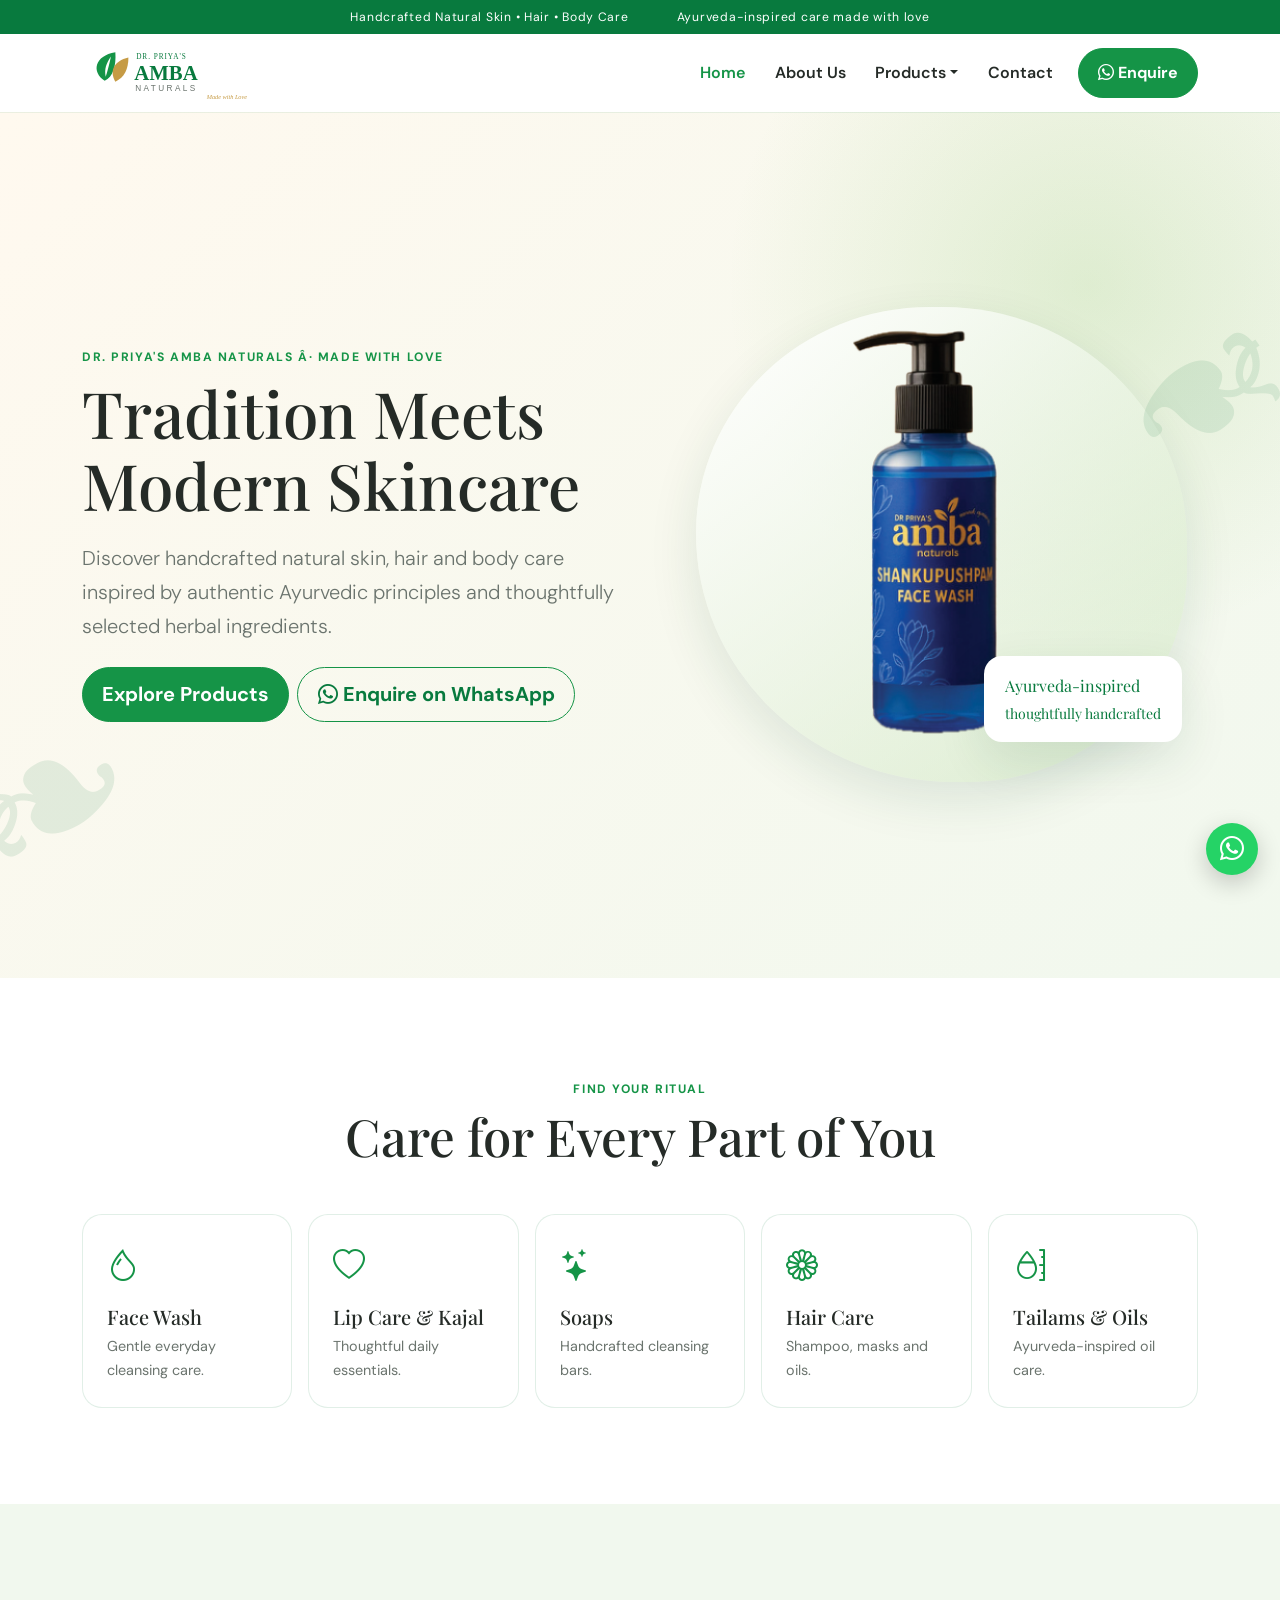
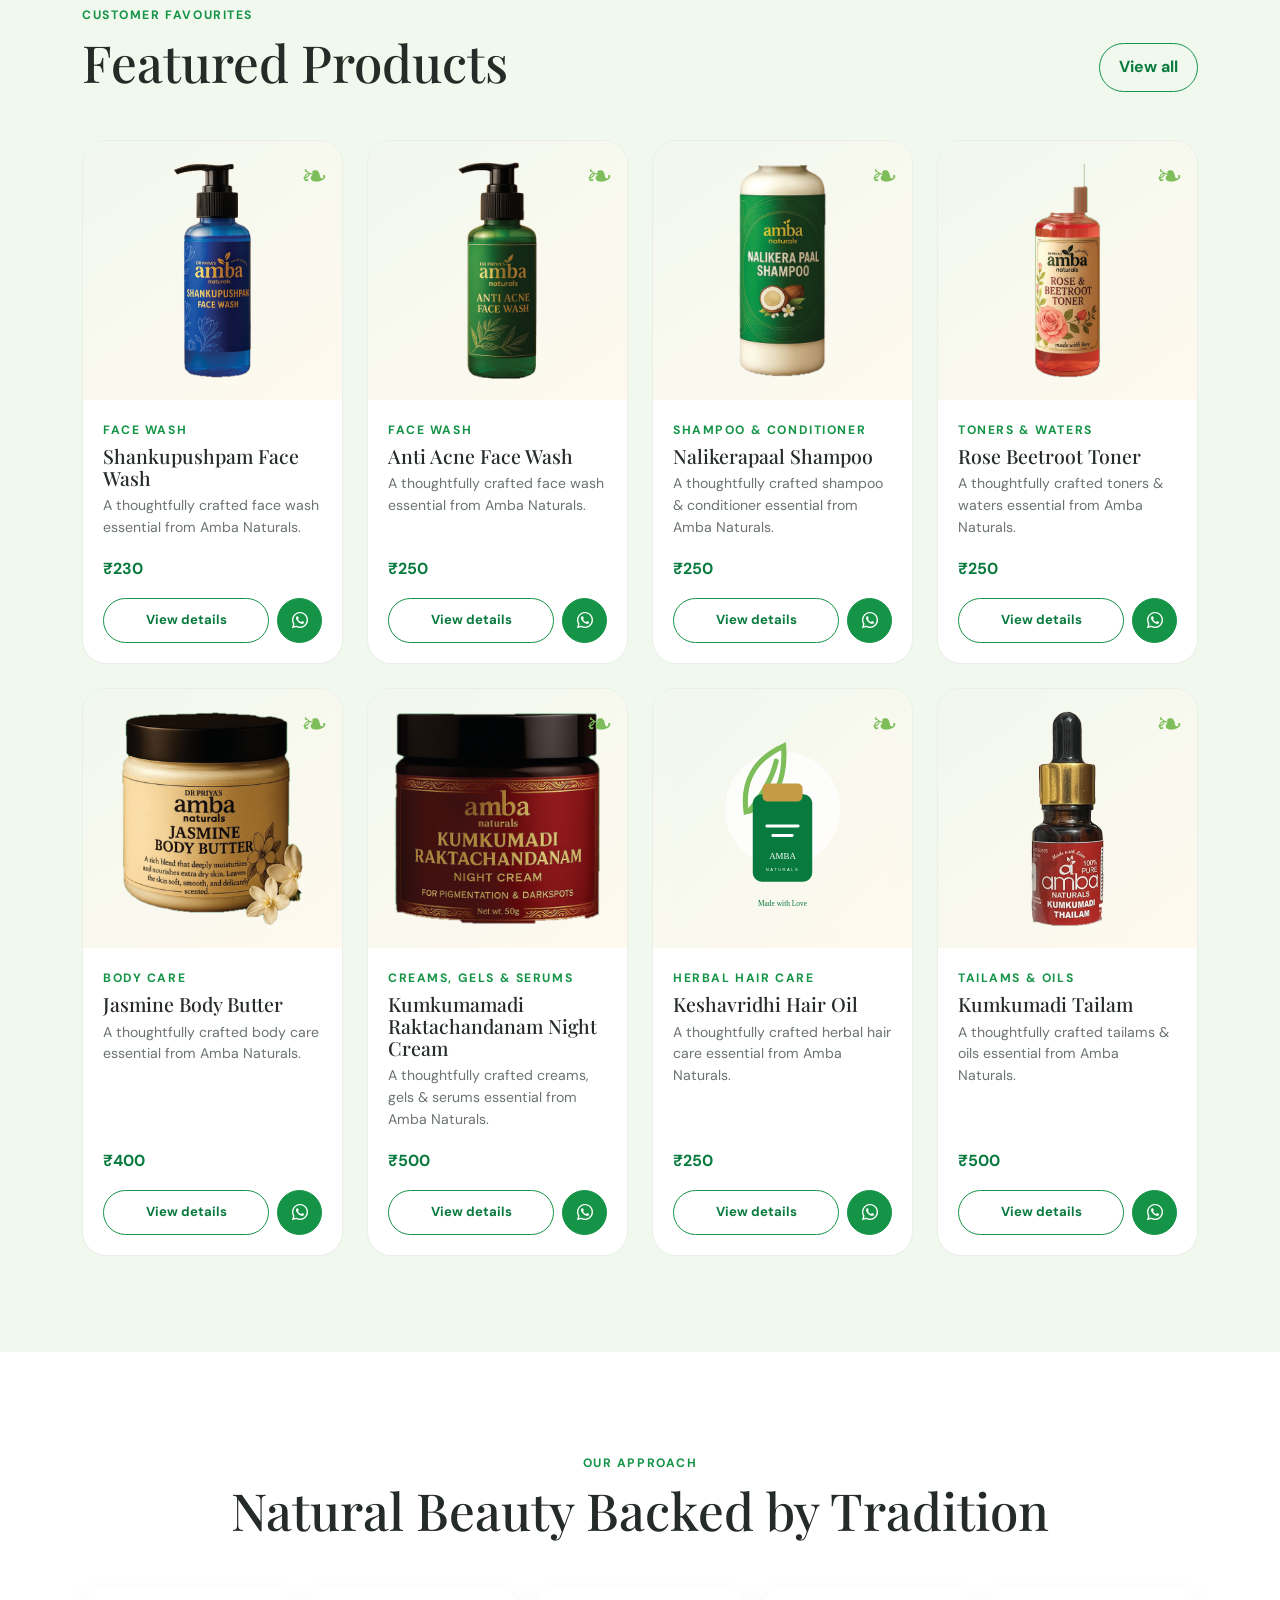
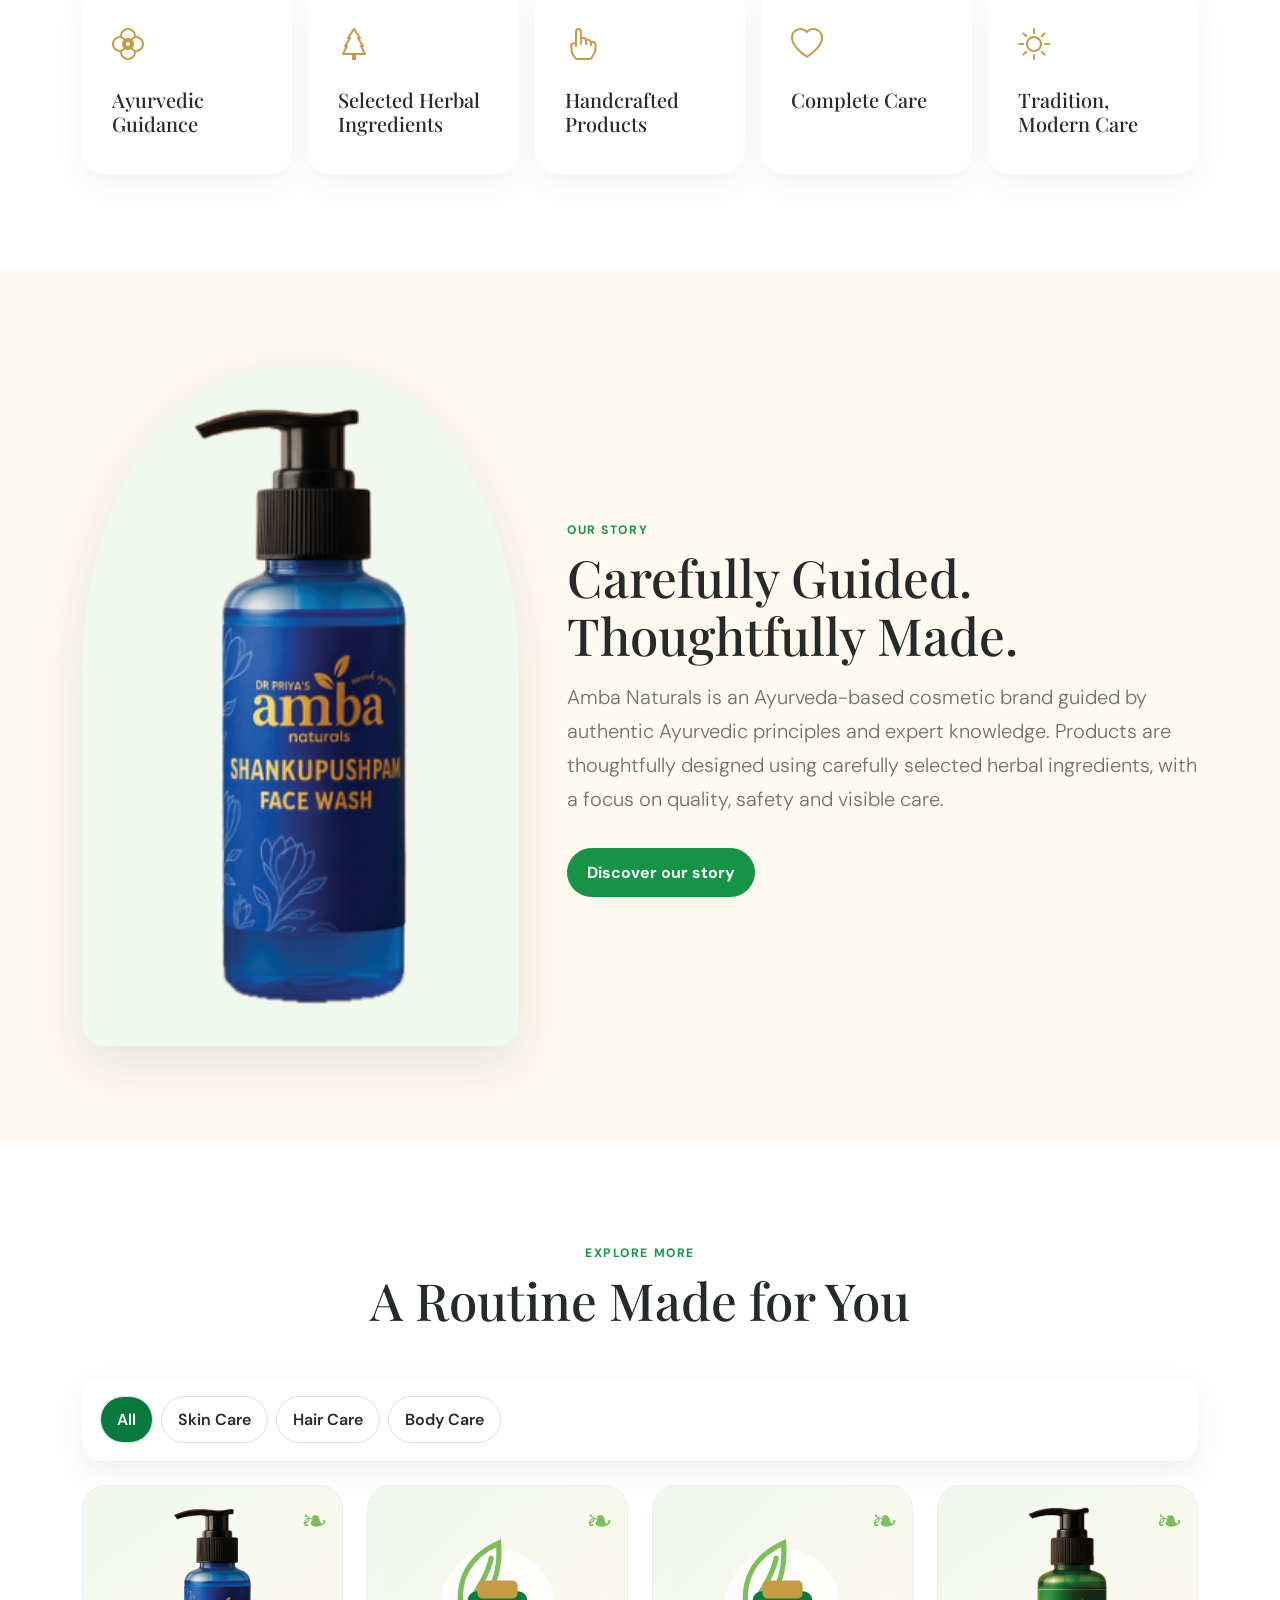
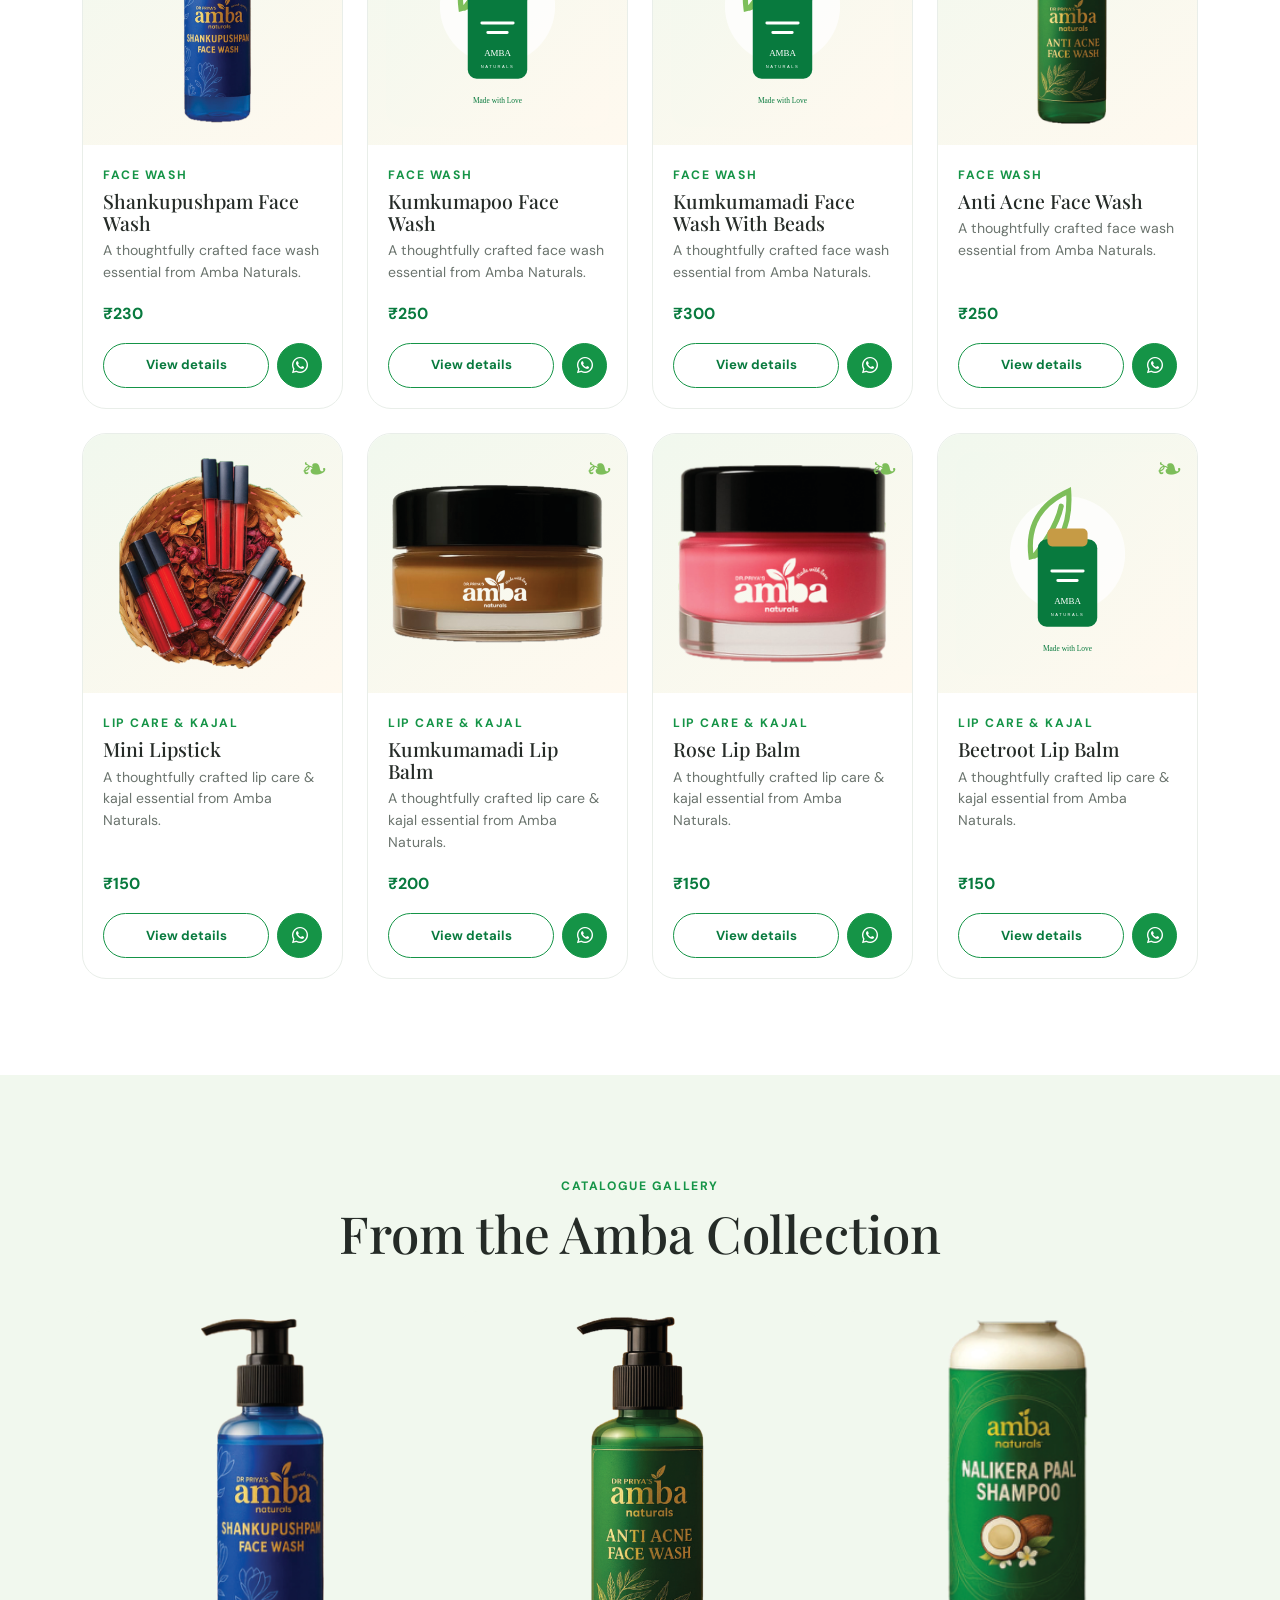
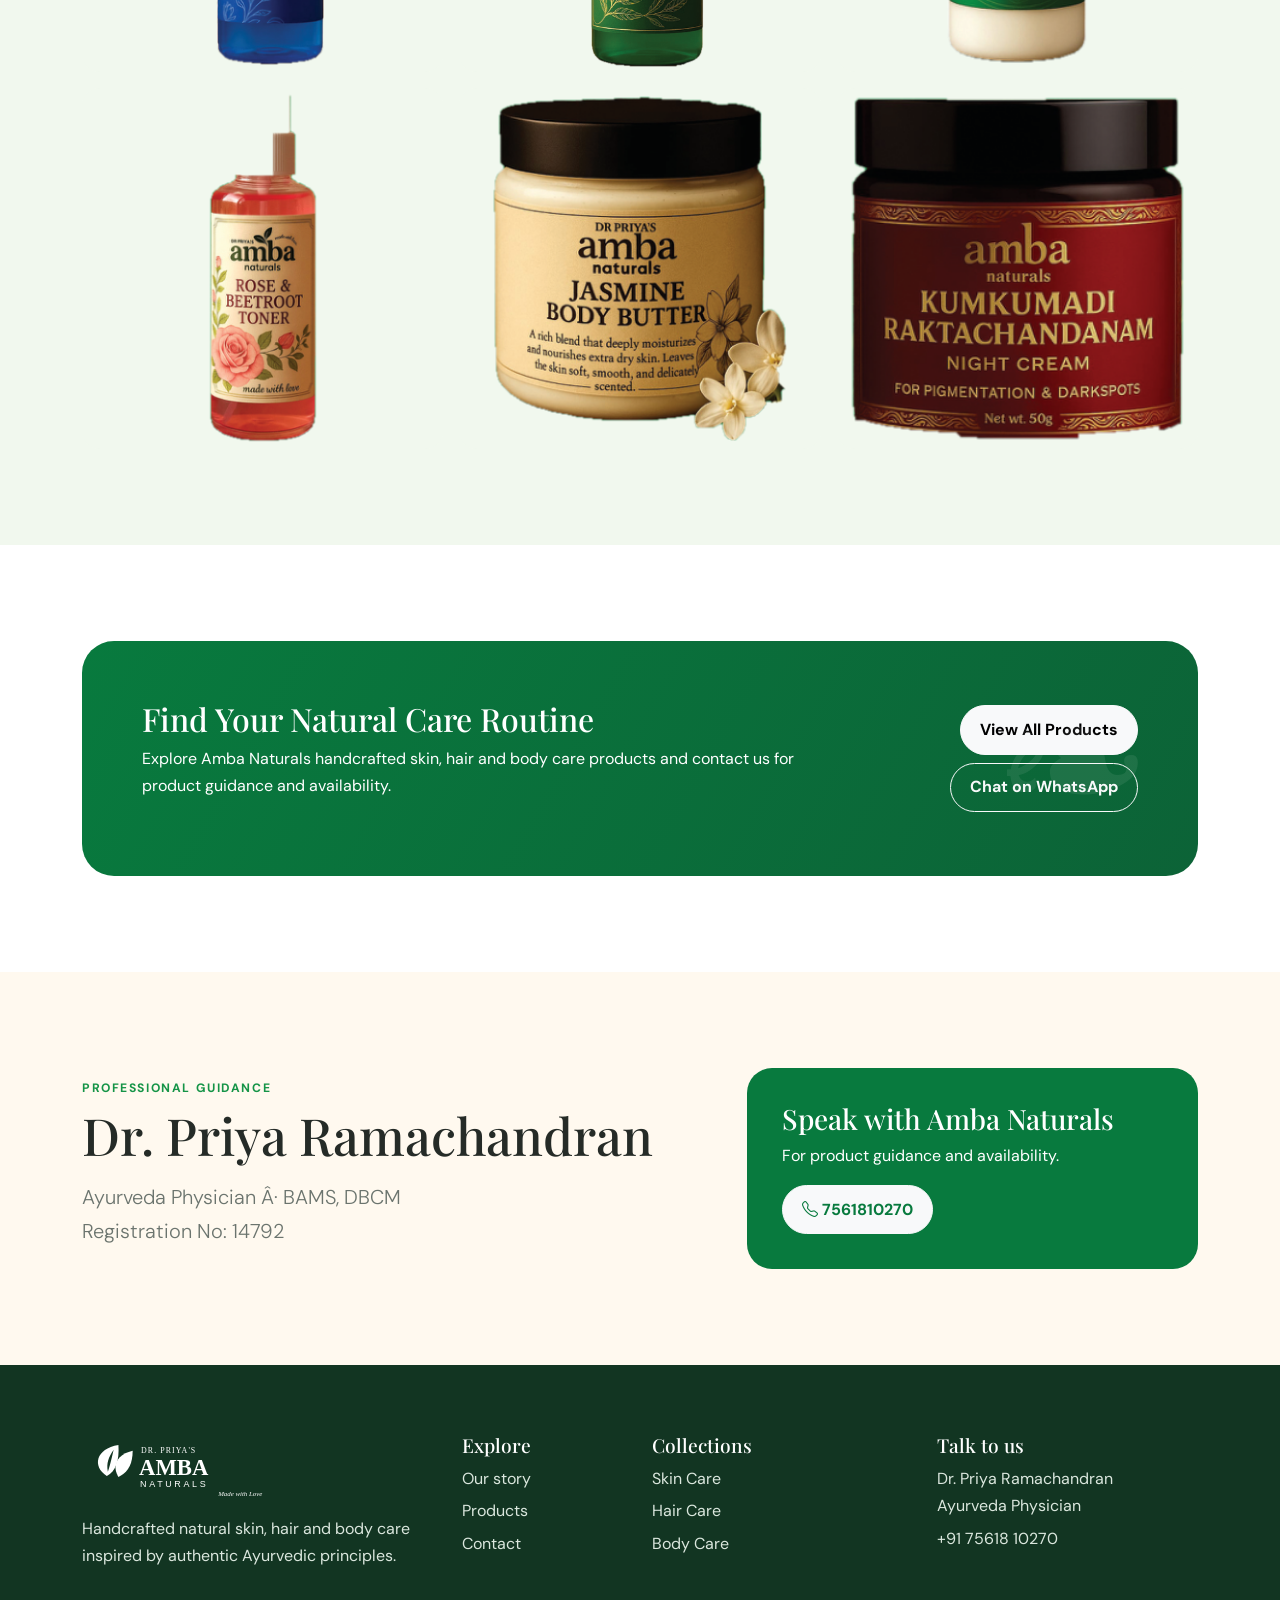
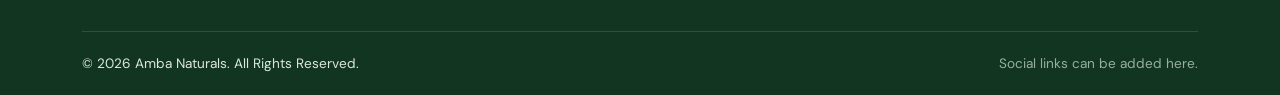
==== index.html @ 9b3836f5 "Add files via upload commit for initial set up" ====
﻿<!doctype html><html lang="en"><head><meta charset="utf-8"><meta name="viewport" content="width=device-width,initial-scale=1"><title>Dr. Priya's Amba Naturals | Handcrafted Ayurvedic Care</title><meta name="description" content="Explore handcrafted natural skin, hair and body care from Dr. Priya's Amba Naturals."><meta property="og:title" content="Amba Naturals â€” Made with Love"><meta property="og:description" content="Ayurveda-inspired skin, hair and body care."><meta property="og:type" content="website"><meta property="og:image" content="assets/images/logo/amba-logo.svg"><meta name="twitter:card" content="summary_large_image"><link rel="canonical" href="https://example.com/"><link rel="icon" href="assets/images/logo/amba-logo.svg"><link href="https://cdn.jsdelivr.net/npm/bootstrap@5.3.3/dist/css/bootstrap.min.css" rel="stylesheet"><link href="https://cdn.jsdelivr.net/npm/bootstrap-icons@1.11.3/font/bootstrap-icons.min.css" rel="stylesheet"><link href="assets/css/style.css" rel="stylesheet"><link href="assets/css/responsive.css" rel="stylesheet"><script type="application/ld+json">{"@context":"https://schema.org","@type":"HealthAndBeautyBusiness","name":"Dr. Priya's Amba Naturals","telephone":"+917561810270","founder":{"@type":"Person","name":"Dr. Priya Ramachandran"}}</script></head><body><div id="preloader" class="preloader"><img src="assets/images/logo/amba-logo.svg" alt="Loading Amba Naturals" width="240" height="80"></div><header id="siteHeader"></header><main>
<section class="hero"><div class="container"><div class="row align-items-center"><div class="col-lg-6 reveal"><span class="eyebrow">Dr. Priya's Amba Naturals Â· Made with Love</span><h1 class="display-title">Tradition Meets Modern Skincare</h1><p class="lead">Discover handcrafted natural skin, hair and body care inspired by authentic Ayurvedic principles and thoughtfully selected herbal ingredients.</p><div class="d-flex flex-column flex-sm-row gap-2 mt-4"><a href="products.html" class="btn btn-brand btn-lg">Explore Products</a><a href="https://wa.me/917561810270" class="btn btn-outline-brand btn-lg"><i class="bi bi-whatsapp"></i> Enquire on WhatsApp</a></div></div><div class="col-lg-6"><div class="hero-art"><div class="hero-orb"></div><img src="assets/images/products/Shankupushpam face wash.png" alt="Amba Naturals handcrafted product collection" width="650" height="650"><div class="hero-badge">Ayurveda-inspired<br><small>thoughtfully handcrafted</small></div></div></div></div></div></section>
<section class="section" id="categories"><div class="container"><div class="text-center mb-5 reveal"><span class="eyebrow">Find your ritual</span><h2 class="section-title">Care for Every Part of You</h2></div><div class="row row-cols-2 row-cols-md-3 row-cols-lg-5 g-3" id="categoryCards"><div class="col"><a class="category-card d-block" href="products.html?category=Skin%20Care"><i class="bi bi-droplet"></i><h3>Face Wash</h3><p>Gentle everyday cleansing care.</p></a></div><div class="col"><a class="category-card d-block" href="products.html?category=Lip%20Care"><i class="bi bi-heart"></i><h3>Lip Care & Kajal</h3><p>Thoughtful daily essentials.</p></a></div><div class="col"><a class="category-card d-block" href="products.html?category=Body%20Care"><i class="bi bi-stars"></i><h3>Soaps</h3><p>Handcrafted cleansing bars.</p></a></div><div class="col"><a class="category-card d-block" href="products.html?category=Hair%20Care"><i class="bi bi-flower1"></i><h3>Hair Care</h3><p>Shampoo, masks and oils.</p></a></div><div class="col"><a class="category-card d-block" href="products.html?category=Oils"><i class="bi bi-moisture"></i><h3>Tailams & Oils</h3><p>Ayurveda-inspired oil care.</p></a></div></div></div></section>
<section class="section section-soft"><div class="container"><div class="d-flex justify-content-between align-items-end mb-5 reveal"><div><span class="eyebrow">Customer favourites</span><h2 class="section-title mb-0">Featured Products</h2></div><a href="products.html" class="btn btn-outline-brand d-none d-md-inline-flex">View all</a></div><div id="featuredGrid" class="product-grid"></div></div></section>
<section class="section"><div class="container"><div class="text-center mb-5 reveal"><span class="eyebrow">Our approach</span><h2 class="section-title">Natural Beauty Backed by Tradition</h2></div><div class="row row-cols-1 row-cols-md-2 row-cols-lg-5 g-3"><div class="col"><div class="feature-card"><i class="bi bi-flower2"></i><h3 class="h5 mt-3">Ayurvedic Guidance</h3></div></div><div class="col"><div class="feature-card"><i class="bi bi-tree"></i><h3 class="h5 mt-3">Selected Herbal Ingredients</h3></div></div><div class="col"><div class="feature-card"><i class="bi bi-hand-index"></i><h3 class="h5 mt-3">Handcrafted Products</h3></div></div><div class="col"><div class="feature-card"><i class="bi bi-heart"></i><h3 class="h5 mt-3">Complete Care</h3></div></div><div class="col"><div class="feature-card"><i class="bi bi-sun"></i><h3 class="h5 mt-3">Tradition, Modern Care</h3></div></div></div></div></section>
<section class="section section-cream"><div class="container"><div class="row align-items-center g-5"><div class="col-lg-5"><div class="story-image"><img src="assets/images/products/Shankupushpam face wash.png" alt="Amba Naturals botanical product visual" width="620" height="620" loading="lazy"></div></div><div class="col-lg-7 reveal"><span class="eyebrow">Our story</span><h2 class="section-title">Carefully Guided. Thoughtfully Made.</h2><p class="lead">Amba Naturals is an Ayurveda-based cosmetic brand guided by authentic Ayurvedic principles and expert knowledge. Products are thoughtfully designed using carefully selected herbal ingredients, with a focus on quality, safety and visible care.</p><a href="about.html" class="btn btn-brand mt-3">Discover our story</a></div></div></div></section>
<section class="section"><div class="container"><div class="text-center mb-5"><span class="eyebrow">Explore more</span><h2 class="section-title">A Routine Made for You</h2></div><div class="filter-bar mb-4"><div class="filter-chips"><a class="filter-chip active" href="products.html">All</a><a class="filter-chip" href="products.html?category=Skin%20Care">Skin Care</a><a class="filter-chip" href="products.html?category=Hair%20Care">Hair Care</a><a class="filter-chip" href="products.html?category=Body%20Care">Body Care</a></div></div><div id="previewGrid" class="product-grid"></div></div></section>
<section class="section section-soft"><div class="container"><div class="text-center mb-5"><span class="eyebrow">Catalogue gallery</span><h2 class="section-title">From the Amba Collection</h2></div><div id="galleryGrid" class="row g-3"></div></div></section>
<section class="section"><div class="container"><div class="cta reveal"><div class="row align-items-center"><div class="col-lg-8"><h2>Find Your Natural Care Routine</h2><p>Explore Amba Naturals handcrafted skin, hair and body care products and contact us for product guidance and availability.</p></div><div class="col-lg-4 d-flex gap-2 flex-wrap justify-content-lg-end"><a href="products.html" class="btn btn-light">View All Products</a><a href="https://wa.me/917561810270" class="btn btn-outline-light">Chat on WhatsApp</a></div></div></div></div></section>
<section class="section section-cream"><div class="container"><div class="row align-items-center g-4"><div class="col-lg-7"><span class="eyebrow">Professional guidance</span><h2 class="section-title">Dr. Priya Ramachandran</h2><p class="lead">Ayurveda Physician Â· BAMS, DBCM<br>Registration No: 14792</p></div><div class="col-lg-5"><div class="contact-card"><h3>Speak with Amba Naturals</h3><p>For product guidance and availability.</p><a class="btn btn-light" href="tel:+917561810270"><i class="bi bi-telephone"></i> 7561810270</a></div></div></div></div></section></main><div id="siteFooter"></div><script src="https://code.jquery.com/jquery-3.7.1.min.js"></script><script src="https://cdn.jsdelivr.net/npm/bootstrap@5.3.3/dist/js/bootstrap.bundle.min.js"></script><script src="assets/js/products.js"></script><script src="assets/js/main.js"></script><script src="assets/js/pages.js"></script></body></html>
---- assets/css/style.css ----
@import url('https://fonts.googleapis.com/css2?family=DM+Sans:wght@400;500;600;700&family=Playfair+Display:wght@500;600;700&display=swap');
:root{--deep:#087a3e;--green:#159447;--leaf:#7dbe5a;--mint:#f1f8ee;--cream:#fff9ef;--gold:#c69b45;--ink:#252b27;--muted:#6b746e;--white:#fff;--shadow:0 18px 50px rgba(19,74,43,.11);--radius:24px}
*{box-sizing:border-box}html{scroll-behavior:smooth}body{font-family:'DM Sans',sans-serif;color:var(--ink);background:var(--white);line-height:1.7;overflow-x:hidden}h1,h2,h3,h4{font-family:'Playfair Display',serif;line-height:1.12}a{text-decoration:none;color:inherit}img{max-width:100%;object-fit:contain}.section{padding:96px 0}.section-soft{background:var(--mint)}.section-cream{background:var(--cream)}.eyebrow{text-transform:uppercase;letter-spacing:.13em;color:var(--green);font-size:.76rem;font-weight:700}.display-title{font-size:clamp(2.35rem,5vw,4.8rem);margin:.5rem 0 1.25rem}.section-title{font-size:clamp(2rem,4vw,3.35rem);margin:.45rem 0 1rem}.lead{color:var(--muted);max-width:650px}.announcement{height:34px;background:var(--deep);color:#fff;display:flex;justify-content:center;gap:3rem;align-items:center;font-size:.76rem;letter-spacing:.06em}.fixed-nav{height:78px;background:rgba(255,255,255,.9);backdrop-filter:blur(12px);z-index:1020;transition:.3s;box-shadow:0 1px rgba(8,122,62,.08)}.fixed-nav.scrolled{box-shadow:0 10px 35px rgba(24,58,38,.12)}.navbar-brand img{height:58px}.nav-link{font-weight:600;color:var(--ink)!important;padding:.8rem!important}.nav-link.active,.nav-link:hover{color:var(--green)!important}.offcanvas-body>a{display:block;padding:.8rem 0;border-bottom:1px solid #e7eee8;font-weight:600}.btn{border-radius:999px;padding:.72rem 1.2rem;font-weight:700;transition:.25s}.btn-brand{background:var(--green);border-color:var(--green);color:#fff}.btn-brand:hover{background:var(--deep);border-color:var(--deep);color:#fff;transform:translateY(-2px)}.btn-outline-brand{border:1px solid var(--green);color:var(--deep)}.btn-outline-brand:hover{background:var(--green);color:#fff}.hero{min-height:calc(100vh - 34px);padding:170px 0 90px;background:radial-gradient(circle at 85% 20%,rgba(125,190,90,.2),transparent 28%),linear-gradient(135deg,var(--cream),var(--mint));position:relative;overflow:hidden}.hero:before,.hero:after{content:'❧';position:absolute;color:rgba(8,122,62,.1);font-size:13rem;transform:rotate(-28deg)}.hero:before{left:-3%;bottom:0}.hero:after{right:-1%;top:12%;transform:rotate(145deg)}.hero-art{position:relative;min-height:500px}.hero-orb{position:absolute;inset:5% 2% 0 8%;border-radius:49% 51% 46% 54%;background:linear-gradient(145deg,#fff,rgba(125,190,90,.2));box-shadow:var(--shadow)}.hero-art img{position:absolute;inset:8%;width:84%;height:84%;animation:float 5s ease-in-out infinite}.hero-badge{position:absolute;right:3%;bottom:8%;background:#fff;padding:1rem 1.3rem;border-radius:18px;box-shadow:var(--shadow);font-family:'Playfair Display';color:var(--deep)}.category-card{height:100%;padding:1.5rem;border:1px solid rgba(8,122,62,.12);border-radius:20px;background:#fff;transition:.3s}.category-card:hover{transform:translateY(-7px);box-shadow:var(--shadow);border-color:var(--leaf)}.category-card i{font-size:2rem;color:var(--green)}.category-card h3{font-size:1.25rem;margin:.8rem 0 .35rem}.category-card p{font-size:.9rem;color:var(--muted);margin:0}.product-grid{display:grid;grid-template-columns:repeat(4,minmax(0,1fr));gap:24px}.product-card{background:#fff;border:1px solid #e9eee9;border-radius:var(--radius);overflow:hidden;transition:.35s;display:flex;flex-direction:column}.product-card:hover{transform:translateY(-8px);box-shadow:var(--shadow)}.product-image{aspect-ratio:1;background:linear-gradient(145deg,var(--mint),var(--cream));padding:18px;display:block;overflow:hidden;position:relative}.product-image img{width:100%;height:100%;transition:.4s}.product-card:hover .product-image img{transform:scale(1.055)}.leaf-mark{position:absolute;right:14px;top:8px;color:var(--leaf);font-size:2rem;transition:.3s}.product-card:hover .leaf-mark{transform:rotate(25deg)}.product-info{padding:20px;display:flex;flex-direction:column;flex:1}.product-info h3{font-size:1.22rem;margin:.35rem 0}.product-info h3 a:hover{color:var(--green)}.product-info p{font-size:.88rem;color:var(--muted);line-height:1.55}.price{color:var(--deep);margin-top:auto}.product-actions{display:flex;gap:.5rem;margin-top:1rem}.product-actions .btn:first-child{flex:1;font-size:.82rem}.btn-icon{width:45px;height:45px;padding:.65rem}.feature-card{padding:30px;border-radius:22px;background:#fff;height:100%;box-shadow:0 10px 30px rgba(19,74,43,.06)}.feature-card i{font-size:2rem;color:var(--gold)}.story-image{border-radius:45% 45% 22px 22px;background:var(--mint);padding:30px;box-shadow:var(--shadow)}.showcase-row{padding:40px 0;border-bottom:1px solid rgba(8,122,62,.12)}.showcase-image{background:var(--mint);border-radius:var(--radius);padding:25px}.filter-bar{background:#fff;padding:18px;border-radius:20px;box-shadow:0 10px 30px rgba(19,74,43,.08)}.filter-chips{display:flex;flex-wrap:wrap;gap:.5rem}.filter-chip{border:1px solid #d8e3da;background:#fff;color:var(--ink);padding:.55rem 1rem;border-radius:99px;font-weight:600}.filter-chip.active,.filter-chip:hover{background:var(--deep);color:#fff}.gallery-item{position:relative;overflow:hidden;border-radius:18px;aspect-ratio:1;background:var(--mint)}.gallery-item img{width:100%;height:100%;transition:.4s}.gallery-overlay{position:absolute;inset:auto 12px 12px;background:rgba(8,61,31,.9);color:#fff;border-radius:14px;padding:14px;transform:translateY(130%);transition:.3s}.gallery-item:hover .gallery-overlay{transform:none}.cta{background:linear-gradient(120deg,var(--deep),#0c6337);color:#fff;border-radius:32px;padding:60px;position:relative;overflow:hidden}.cta:after{content:'❧';position:absolute;right:4%;bottom:-50px;font-size:12rem;color:rgba(255,255,255,.08)}.page-banner{padding:165px 0 70px;background:linear-gradient(120deg,var(--cream),var(--mint));text-align:center}.breadcrumb{justify-content:center}.filters-panel{position:sticky;top:130px;background:var(--mint);padding:24px;border-radius:22px}.form-control,.form-select{min-height:50px;border-radius:13px;border-color:#dce5dd}.form-control:focus,.form-select:focus{border-color:var(--green);box-shadow:0 0 0 .2rem rgba(21,148,71,.12)}.detail-image{background:var(--mint);border-radius:28px;padding:30px}.detail-image img{width:100%;aspect-ratio:1}.detail-price{font-size:1.65rem;color:var(--deep)}.contact-card{background:var(--deep);color:#fff;padding:35px;border-radius:25px}.contact-card a{color:#fff}.map-placeholder{min-height:250px;background:var(--mint);border:2px dashed #b8ceb9;border-radius:20px;display:grid;place-items:center;color:var(--muted);text-align:center}.site-footer{background:#123522;color:#dbe7de;padding:70px 0 20px}.site-footer img{filter:brightness(0) invert(1);margin-bottom:1rem}.site-footer h3{color:#fff;font-size:1.2rem}.site-footer a{display:block;color:#dbe7de;margin:.35rem 0}.site-footer a:hover{color:#fff}.footer-bottom{border-top:1px solid rgba(255,255,255,.12);margin-top:45px;padding-top:20px;font-size:.85rem}.social-placeholder{float:right;color:#98ae9e}.floating-wa,.scroll-top{position:fixed;right:22px;width:52px;height:52px;border-radius:50%;display:grid;place-items:center;z-index:1030;border:0;box-shadow:0 8px 25px rgba(0,0,0,.2)}.floating-wa{bottom:25px;background:#25d366;color:#fff;font-size:1.5rem}.scroll-top{bottom:88px;background:var(--deep);color:#fff;opacity:0;pointer-events:none;transform:translateY(10px);transition:.3s}.scroll-top.show{opacity:1;pointer-events:auto;transform:none}.preloader{position:fixed;inset:0;background:var(--cream);z-index:9999;display:grid;place-items:center;transition:.5s}.preloader.hidden{opacity:0;visibility:hidden}.preloader img{animation:pulse 1.4s infinite}.reveal{opacity:0;transform:translateY(24px);transition:opacity .65s,transform .65s}.reveal.is-visible{opacity:1;transform:none}.no-results{padding:60px;text-align:center;background:var(--mint);border-radius:20px}.hidden{display:none!important}:focus-visible{outline:3px solid var(--gold);outline-offset:3px}@keyframes float{50%{transform:translateY(-12px) rotate(1deg)}}@keyframes pulse{50%{transform:scale(1.04);opacity:.7}}
---- assets/css/responsive.css ----
@media(max-width:1199px){.product-grid{grid-template-columns:repeat(3,1fr)}}
@media(max-width:991px){.section{padding:72px 0}.hero{padding-top:140px}.hero-art{min-height:430px}.product-grid{grid-template-columns:repeat(2,1fr)}.filters-panel{position:static}.cta{padding:42px}.fixed-nav{height:70px}.navbar-brand img{height:52px}}
@media(max-width:575px){.announcement{height:30px;font-size:.65rem}.hero{padding:125px 0 60px;text-align:center}.hero .lead{margin-inline:auto}.hero .btn{width:100%;margin:.3rem 0}.hero-art{min-height:340px}.section{padding:58px 0}.product-grid{grid-template-columns:1fr;gap:16px}.product-card{display:grid;grid-template-columns:42% 58%;border-radius:18px}.product-image{height:100%;padding:8px}.product-info{padding:14px}.product-info p{display:none}.product-info h3{font-size:1.02rem}.product-actions{gap:.35rem}.product-actions .btn{padding:.55rem .65rem}.cta{padding:34px 22px;text-align:center}.social-placeholder{float:none;display:block;margin-top:.4rem}.page-banner{padding:135px 0 55px}.floating-wa,.scroll-top{right:14px}.display-title{font-size:2.55rem}}
@media(prefers-reduced-motion:reduce){*,*:before,*:after{animation:none!important;transition:none!important;scroll-behavior:auto!important}.reveal{opacity:1;transform:none}}

.fixed-nav{position:sticky;top:0}
.contact-card .btn-light{color:var(--deep)}
.contact-card .btn-light:hover,.contact-card .btn-light:focus-visible{color:var(--white);background:var(--gold);border-color:var(--gold)}
@media(max-width:575px){.navbar>.container{padding-inline:16px;max-width:100%}.navbar-toggler{display:block!important;border-color:rgba(8,122,62,.28);padding:.4rem}.navbar-toggler-icon{width:1.35em;height:1.35em}.page-banner .container{max-width:100%;overflow:hidden}.page-banner .section-title{font-size:2rem;overflow-wrap:anywhere;padding-inline:10px}.input-group>.form-control{min-width:0}.filters-panel,.product-grid{max-width:100%;overflow:hidden}.filter-chip{width:100%;white-space:normal}}
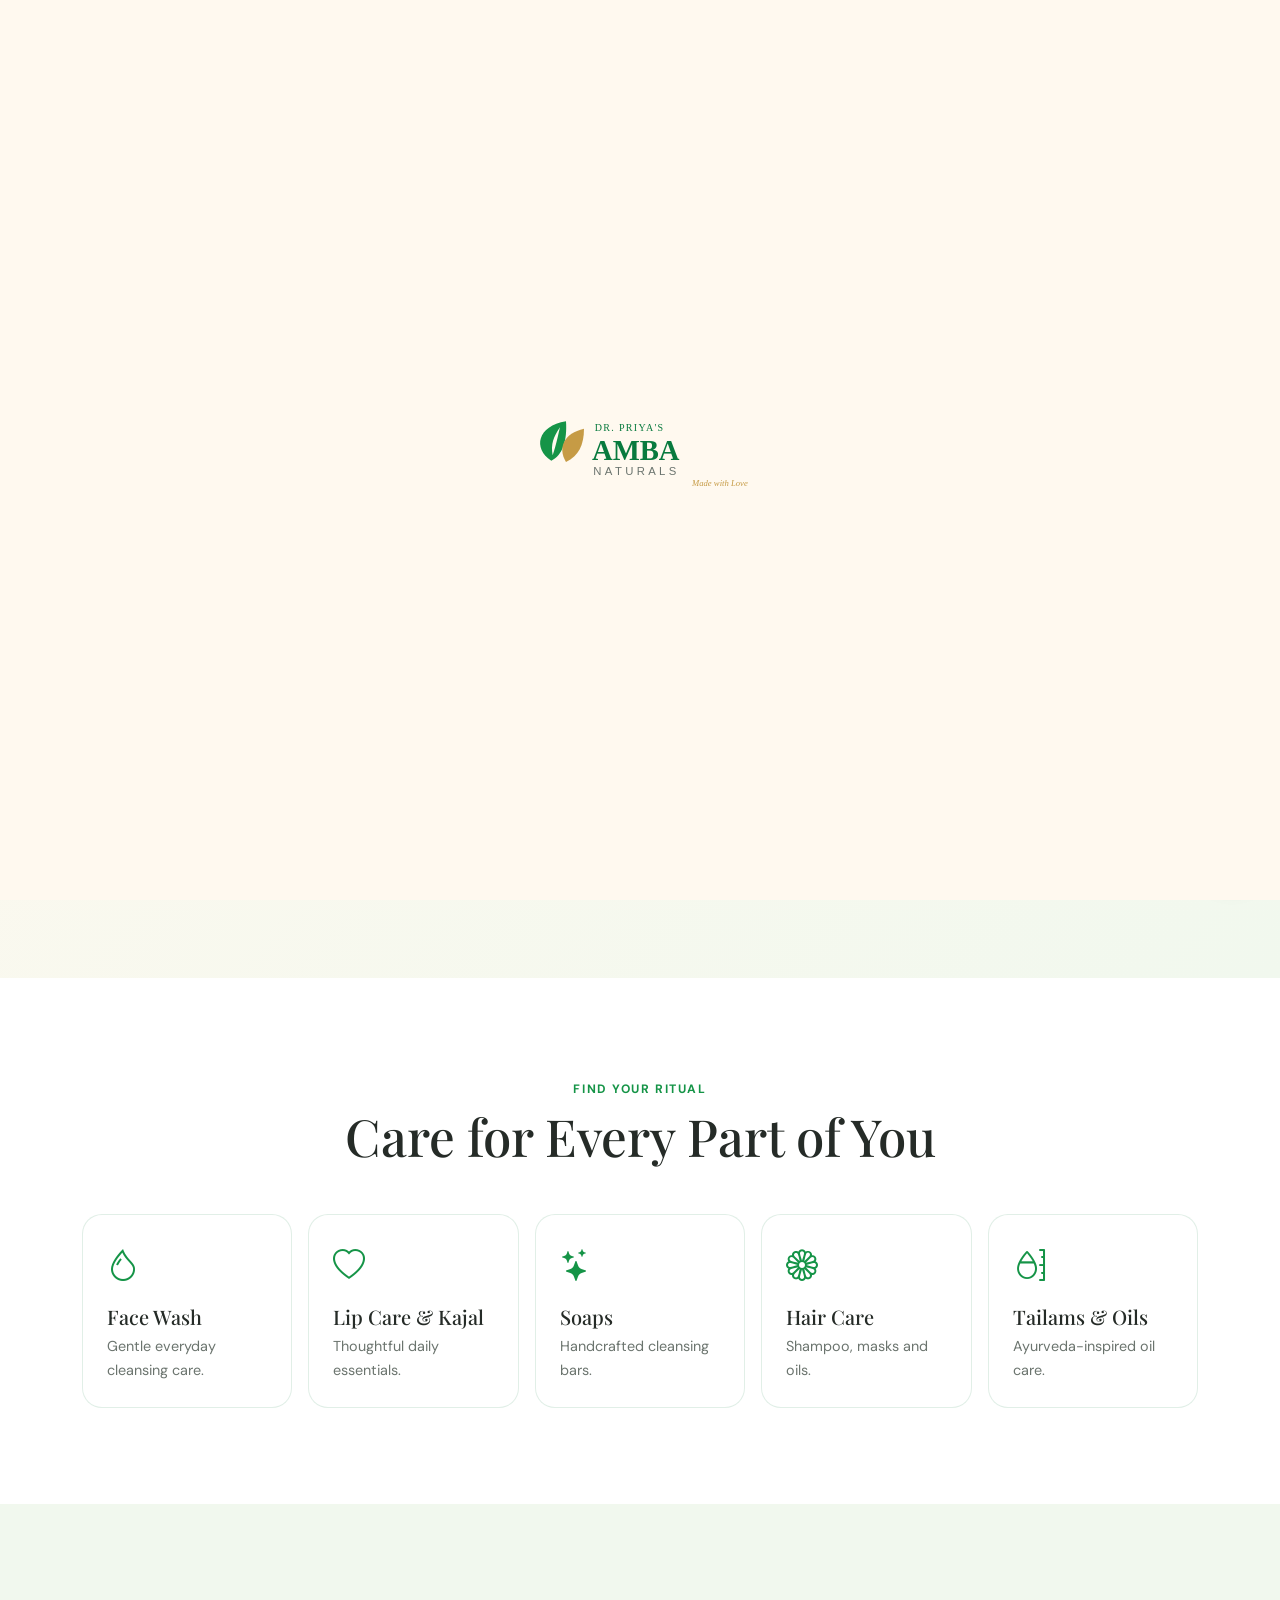
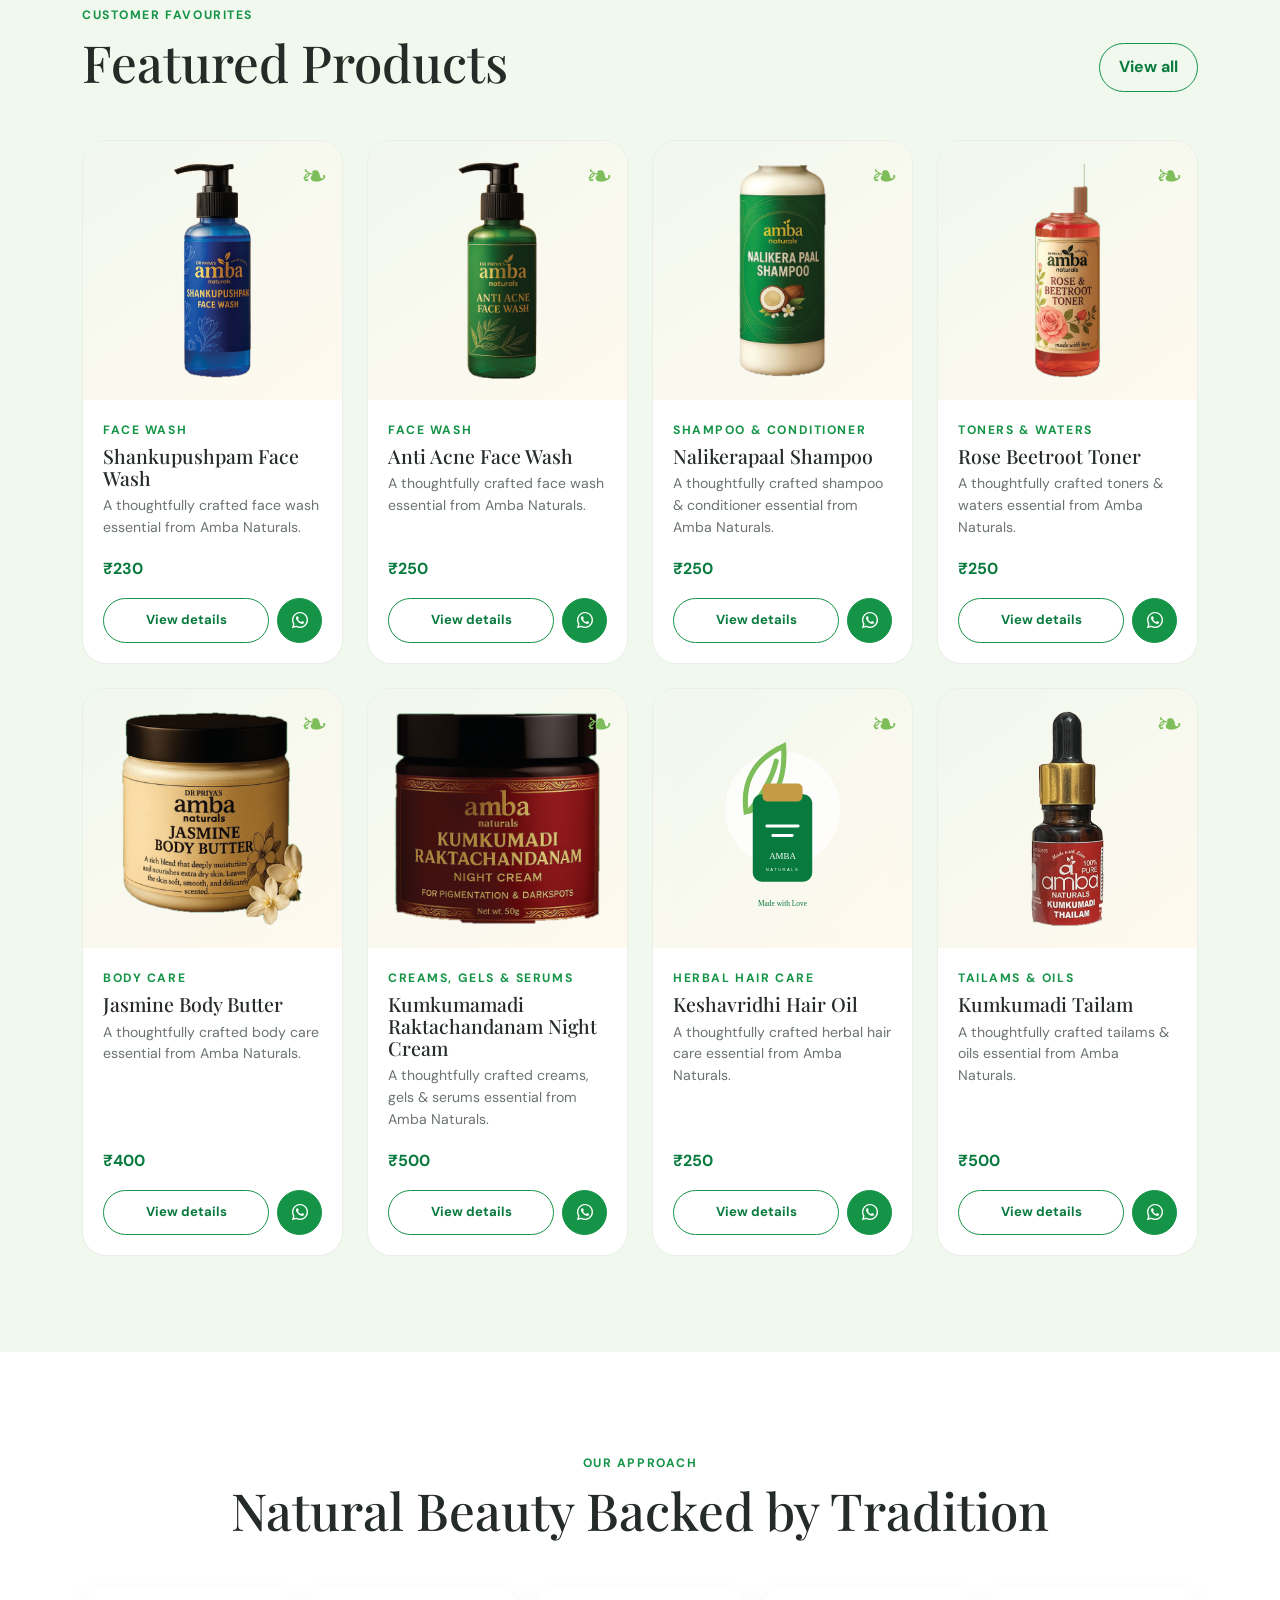
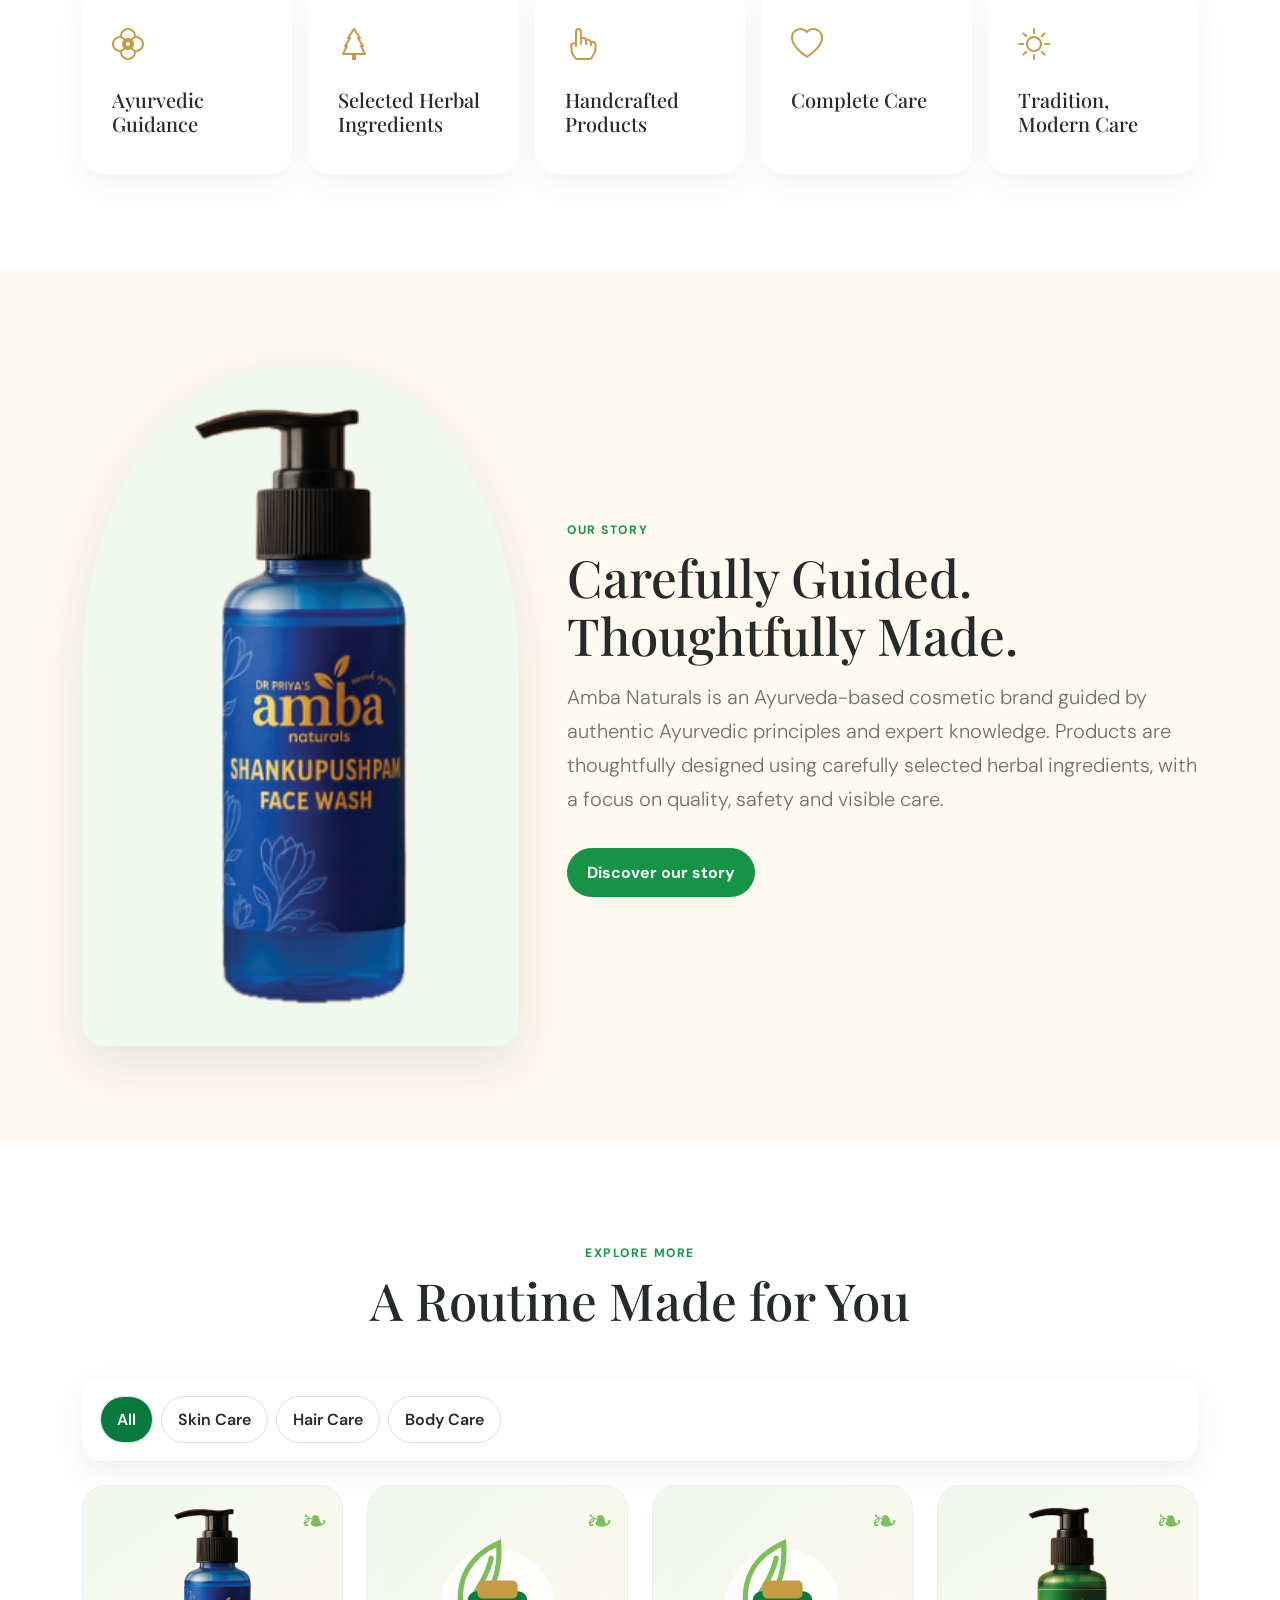
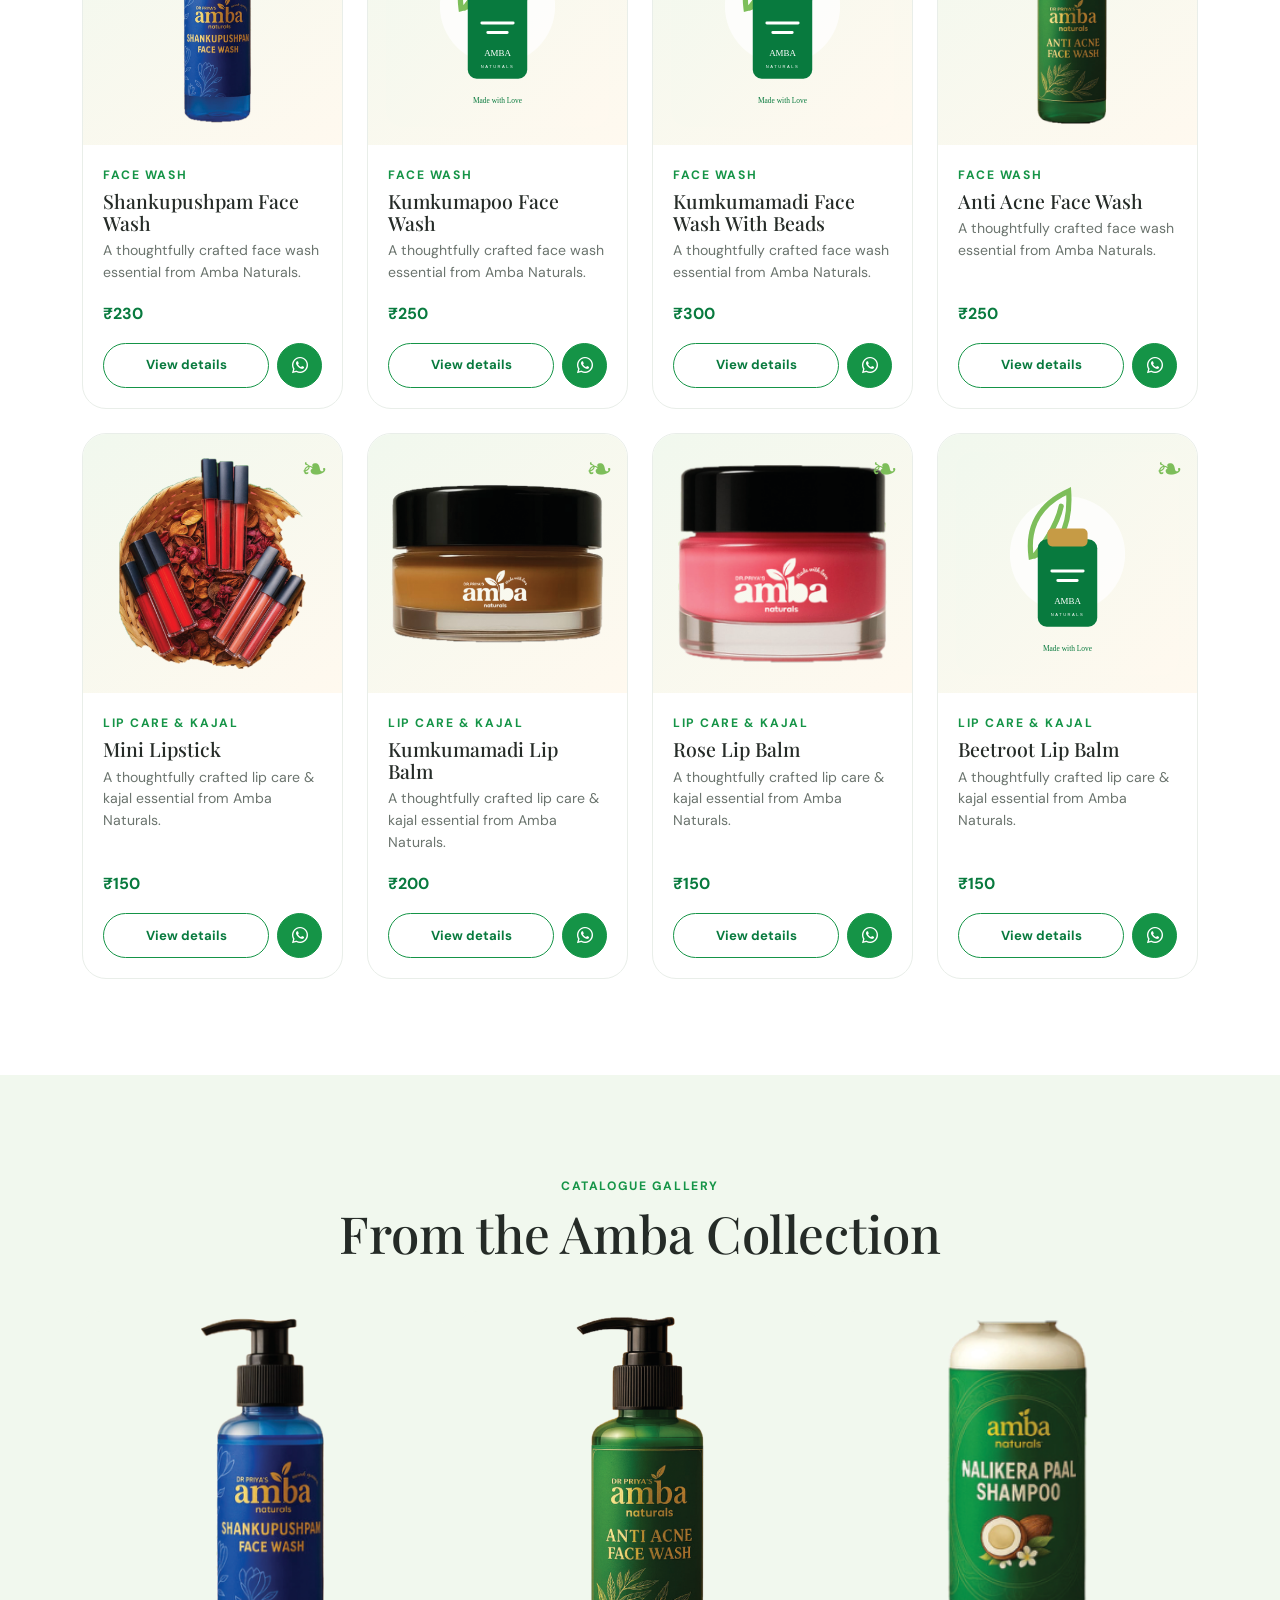
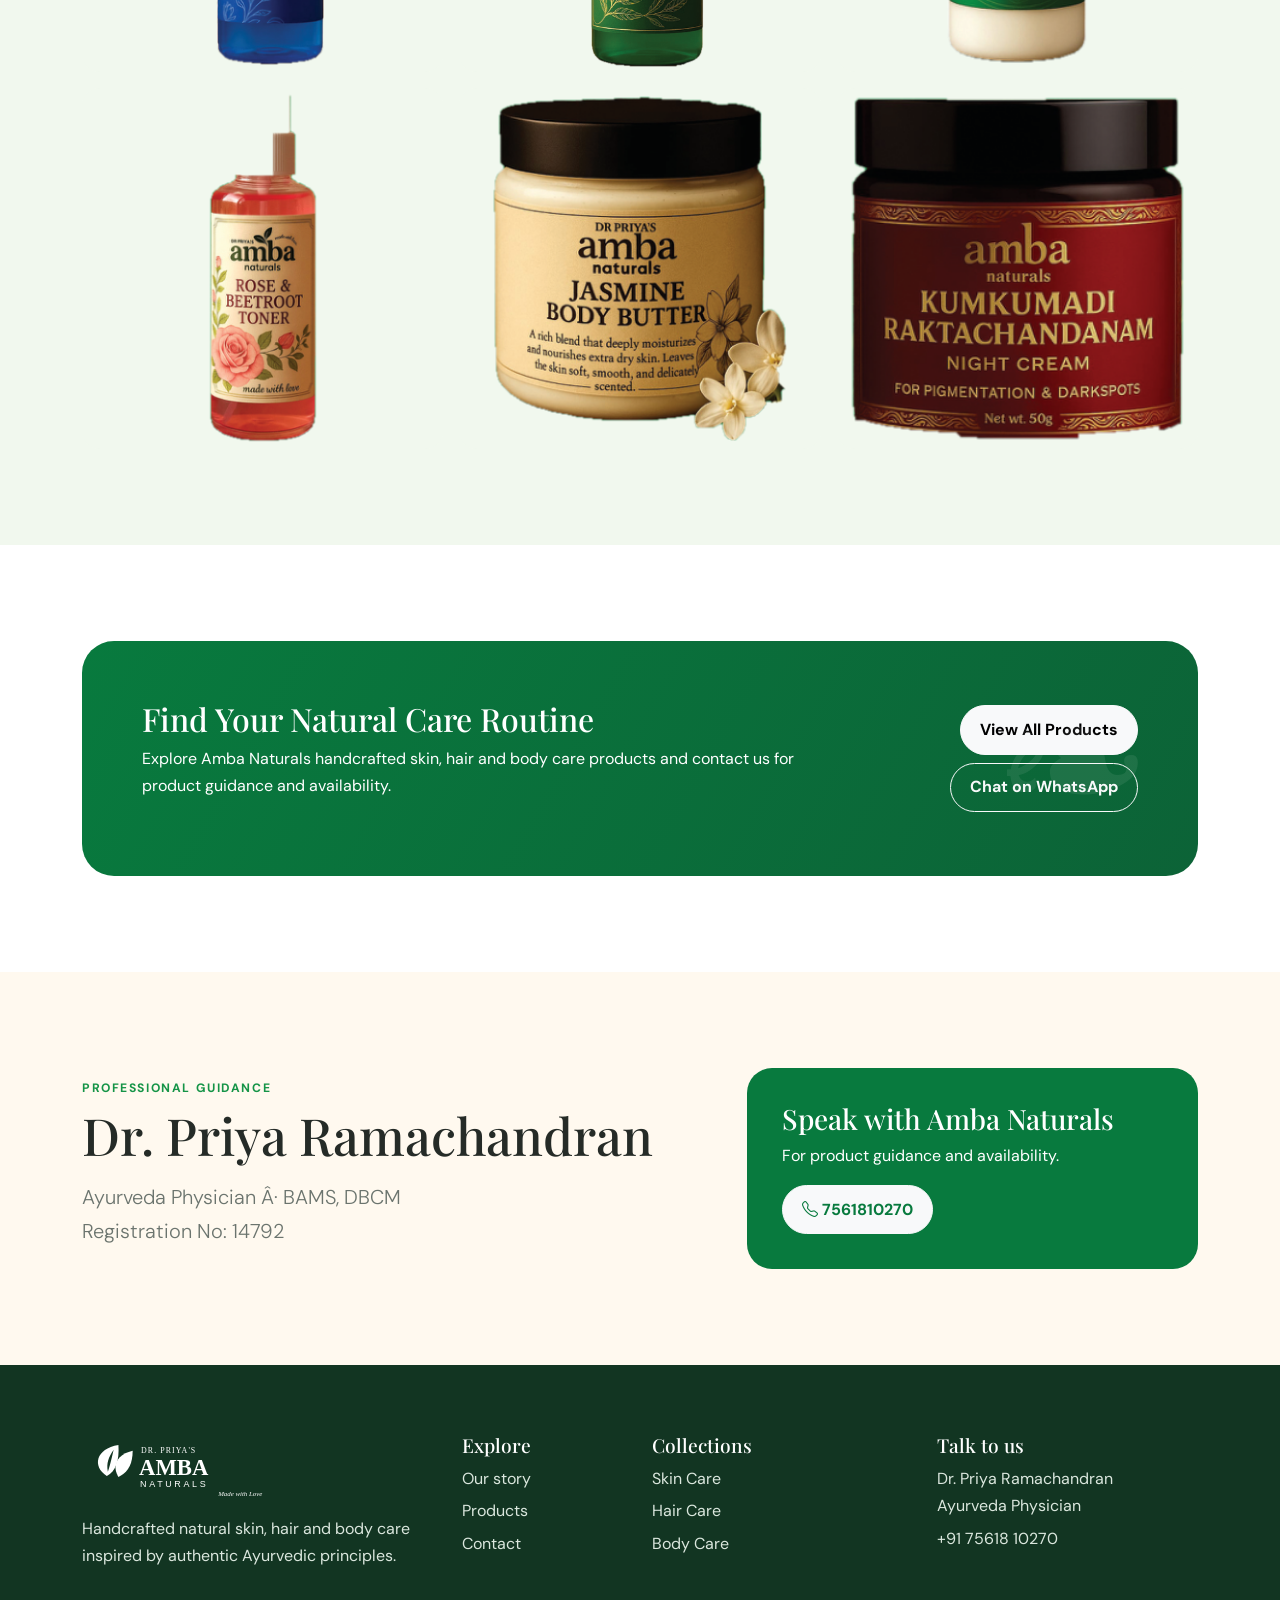
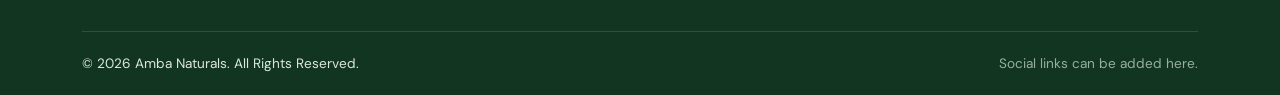
==== commit 40cd8632: "test url change test 2 url change" ====
--- a/index.html
+++ b/index.html
@@ -1,4 +1,4 @@
-﻿<!doctype html><html lang="en"><head><meta charset="utf-8"><meta name="viewport" content="width=device-width,initial-scale=1"><title>Dr. Priya's Amba Naturals | Handcrafted Ayurvedic Care</title><meta name="description" content="Explore handcrafted natural skin, hair and body care from Dr. Priya's Amba Naturals."><meta property="og:title" content="Amba Naturals â€” Made with Love"><meta property="og:description" content="Ayurveda-inspired skin, hair and body care."><meta property="og:type" content="website"><meta property="og:image" content="assets/images/logo/amba-logo.svg"><meta name="twitter:card" content="summary_large_image"><link rel="canonical" href="https://example.com/"><link rel="icon" href="assets/images/logo/amba-logo.svg"><link href="https://cdn.jsdelivr.net/npm/bootstrap@5.3.3/dist/css/bootstrap.min.css" rel="stylesheet"><link href="https://cdn.jsdelivr.net/npm/bootstrap-icons@1.11.3/font/bootstrap-icons.min.css" rel="stylesheet"><link href="assets/css/style.css" rel="stylesheet"><link href="assets/css/responsive.css" rel="stylesheet"><script type="application/ld+json">{"@context":"https://schema.org","@type":"HealthAndBeautyBusiness","name":"Dr. Priya's Amba Naturals","telephone":"+917561810270","founder":{"@type":"Person","name":"Dr. Priya Ramachandran"}}</script></head><body><div id="preloader" class="preloader"><img src="assets/images/logo/amba-logo.svg" alt="Loading Amba Naturals" width="240" height="80"></div><header id="siteHeader"></header><main>
+<!doctype html><html lang="en"><head><base href="https://unnibharatham.github.io/ambawebsite/"><meta charset="utf-8"><meta name="viewport" content="width=device-width,initial-scale=1"><title>Dr. Priya's Amba Naturals | Handcrafted Ayurvedic Care</title><meta name="description" content="Explore handcrafted natural skin, hair and body care from Dr. Priya's Amba Naturals."><meta property="og:title" content="Amba Naturals â€” Made with Love"><meta property="og:description" content="Ayurveda-inspired skin, hair and body care."><meta property="og:type" content="website"><meta property="og:image" content="https://unnibharatham.github.io/ambawebsite/assets/images/products/Shankupushpam%20face%20wash.png"><meta name="twitter:image" content="https://unnibharatham.github.io/ambawebsite/assets/images/products/Shankupushpam%20face%20wash.png"><meta name="twitter:card" content="summary_large_image"><link rel="canonical" href="https://unnibharatham.github.io/ambawebsite/"><meta property="og:url" content="https://unnibharatham.github.io/ambawebsite/"><link rel="icon" href="assets/images/logo/amba-logo.svg"><link href="https://cdn.jsdelivr.net/npm/bootstrap@5.3.3/dist/css/bootstrap.min.css" rel="stylesheet"><link href="https://cdn.jsdelivr.net/npm/bootstrap-icons@1.11.3/font/bootstrap-icons.min.css" rel="stylesheet"><link href="assets/css/style.css" rel="stylesheet"><link href="assets/css/responsive.css" rel="stylesheet"><script type="application/ld+json">{"@context":"https://schema.org","@type":"HealthAndBeautyBusiness","name":"Dr. Priya's Amba Naturals","telephone":"+917561810270","founder":{"@type":"Person","name":"Dr. Priya Ramachandran"}}</script></head><body><div id="preloader" class="preloader"><img src="assets/images/logo/amba-logo.svg" alt="Loading Amba Naturals" width="240" height="80"></div><header id="siteHeader"></header><main>
 <section class="hero"><div class="container"><div class="row align-items-center"><div class="col-lg-6 reveal"><span class="eyebrow">Dr. Priya's Amba Naturals Â· Made with Love</span><h1 class="display-title">Tradition Meets Modern Skincare</h1><p class="lead">Discover handcrafted natural skin, hair and body care inspired by authentic Ayurvedic principles and thoughtfully selected herbal ingredients.</p><div class="d-flex flex-column flex-sm-row gap-2 mt-4"><a href="products.html" class="btn btn-brand btn-lg">Explore Products</a><a href="https://wa.me/917561810270" class="btn btn-outline-brand btn-lg"><i class="bi bi-whatsapp"></i> Enquire on WhatsApp</a></div></div><div class="col-lg-6"><div class="hero-art"><div class="hero-orb"></div><img src="assets/images/products/Shankupushpam face wash.png" alt="Amba Naturals handcrafted product collection" width="650" height="650"><div class="hero-badge">Ayurveda-inspired<br><small>thoughtfully handcrafted</small></div></div></div></div></div></section>
 <section class="section" id="categories"><div class="container"><div class="text-center mb-5 reveal"><span class="eyebrow">Find your ritual</span><h2 class="section-title">Care for Every Part of You</h2></div><div class="row row-cols-2 row-cols-md-3 row-cols-lg-5 g-3" id="categoryCards"><div class="col"><a class="category-card d-block" href="products.html?category=Skin%20Care"><i class="bi bi-droplet"></i><h3>Face Wash</h3><p>Gentle everyday cleansing care.</p></a></div><div class="col"><a class="category-card d-block" href="products.html?category=Lip%20Care"><i class="bi bi-heart"></i><h3>Lip Care & Kajal</h3><p>Thoughtful daily essentials.</p></a></div><div class="col"><a class="category-card d-block" href="products.html?category=Body%20Care"><i class="bi bi-stars"></i><h3>Soaps</h3><p>Handcrafted cleansing bars.</p></a></div><div class="col"><a class="category-card d-block" href="products.html?category=Hair%20Care"><i class="bi bi-flower1"></i><h3>Hair Care</h3><p>Shampoo, masks and oils.</p></a></div><div class="col"><a class="category-card d-block" href="products.html?category=Oils"><i class="bi bi-moisture"></i><h3>Tailams & Oils</h3><p>Ayurveda-inspired oil care.</p></a></div></div></div></section>
 <section class="section section-soft"><div class="container"><div class="d-flex justify-content-between align-items-end mb-5 reveal"><div><span class="eyebrow">Customer favourites</span><h2 class="section-title mb-0">Featured Products</h2></div><a href="products.html" class="btn btn-outline-brand d-none d-md-inline-flex">View all</a></div><div id="featuredGrid" class="product-grid"></div></div></section>
@@ -10,3 +10,4 @@
 <section class="section section-cream"><div class="container"><div class="row align-items-center g-4"><div class="col-lg-7"><span class="eyebrow">Professional guidance</span><h2 class="section-title">Dr. Priya Ramachandran</h2><p class="lead">Ayurveda Physician Â· BAMS, DBCM<br>Registration No: 14792</p></div><div class="col-lg-5"><div class="contact-card"><h3>Speak with Amba Naturals</h3><p>For product guidance and availability.</p><a class="btn btn-light" href="tel:+917561810270"><i class="bi bi-telephone"></i> 7561810270</a></div></div></div></div></section></main><div id="siteFooter"></div><script src="https://code.jquery.com/jquery-3.7.1.min.js"></script><script src="https://cdn.jsdelivr.net/npm/bootstrap@5.3.3/dist/js/bootstrap.bundle.min.js"></script><script src="assets/js/products.js"></script><script src="assets/js/main.js"></script><script src="assets/js/pages.js"></script></body></html>
 
 
+
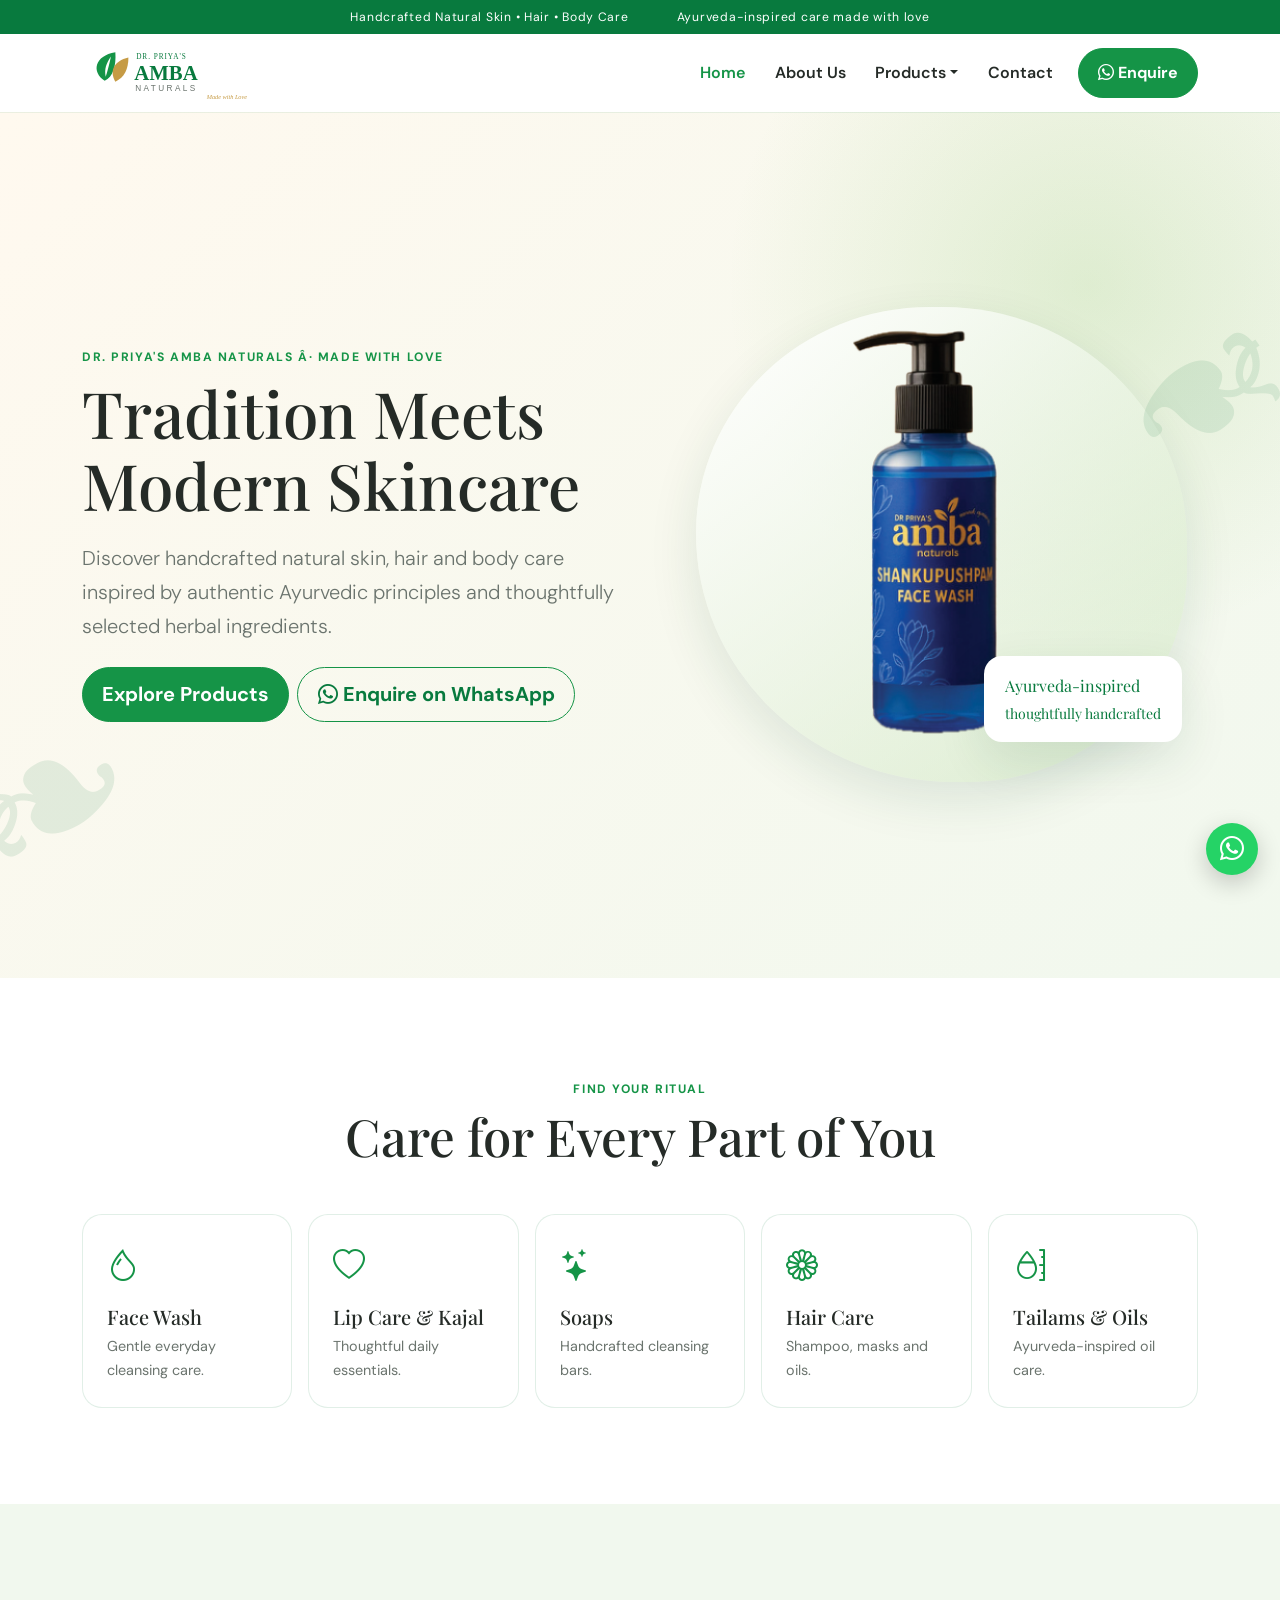
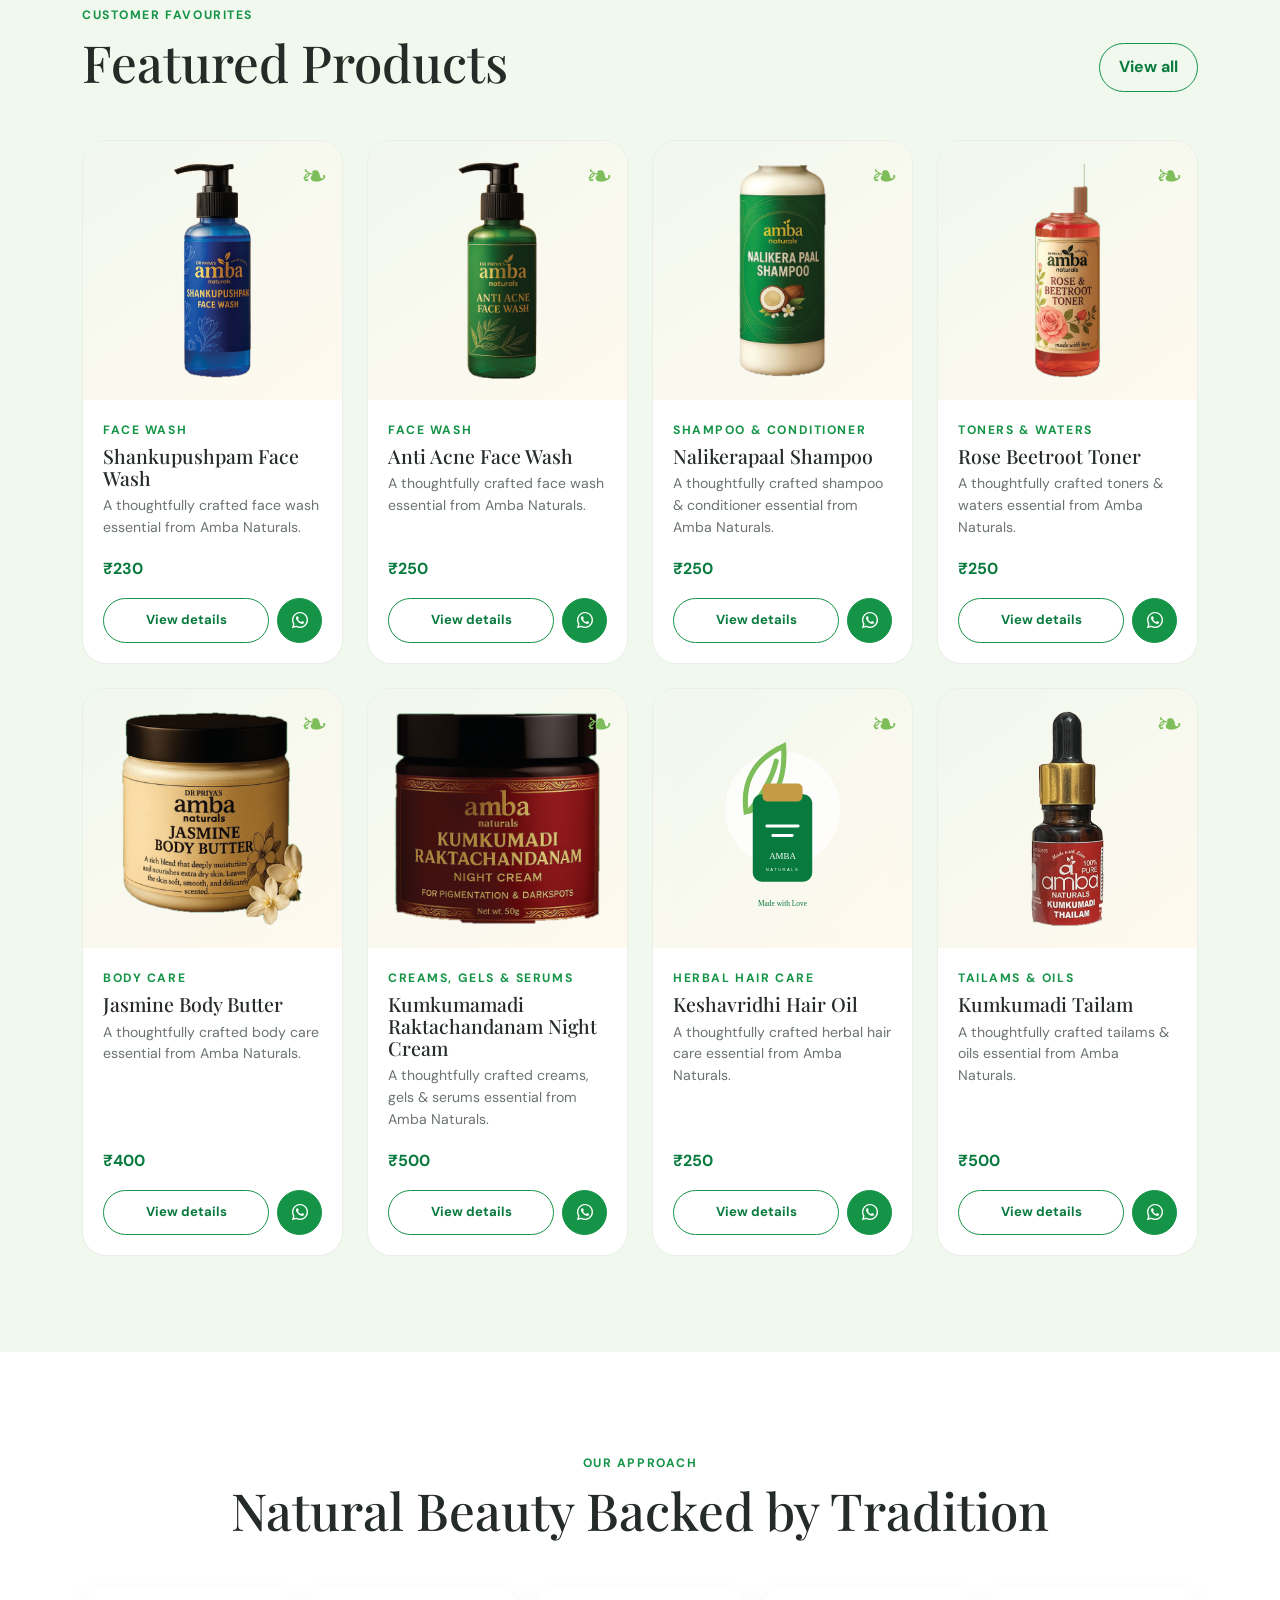
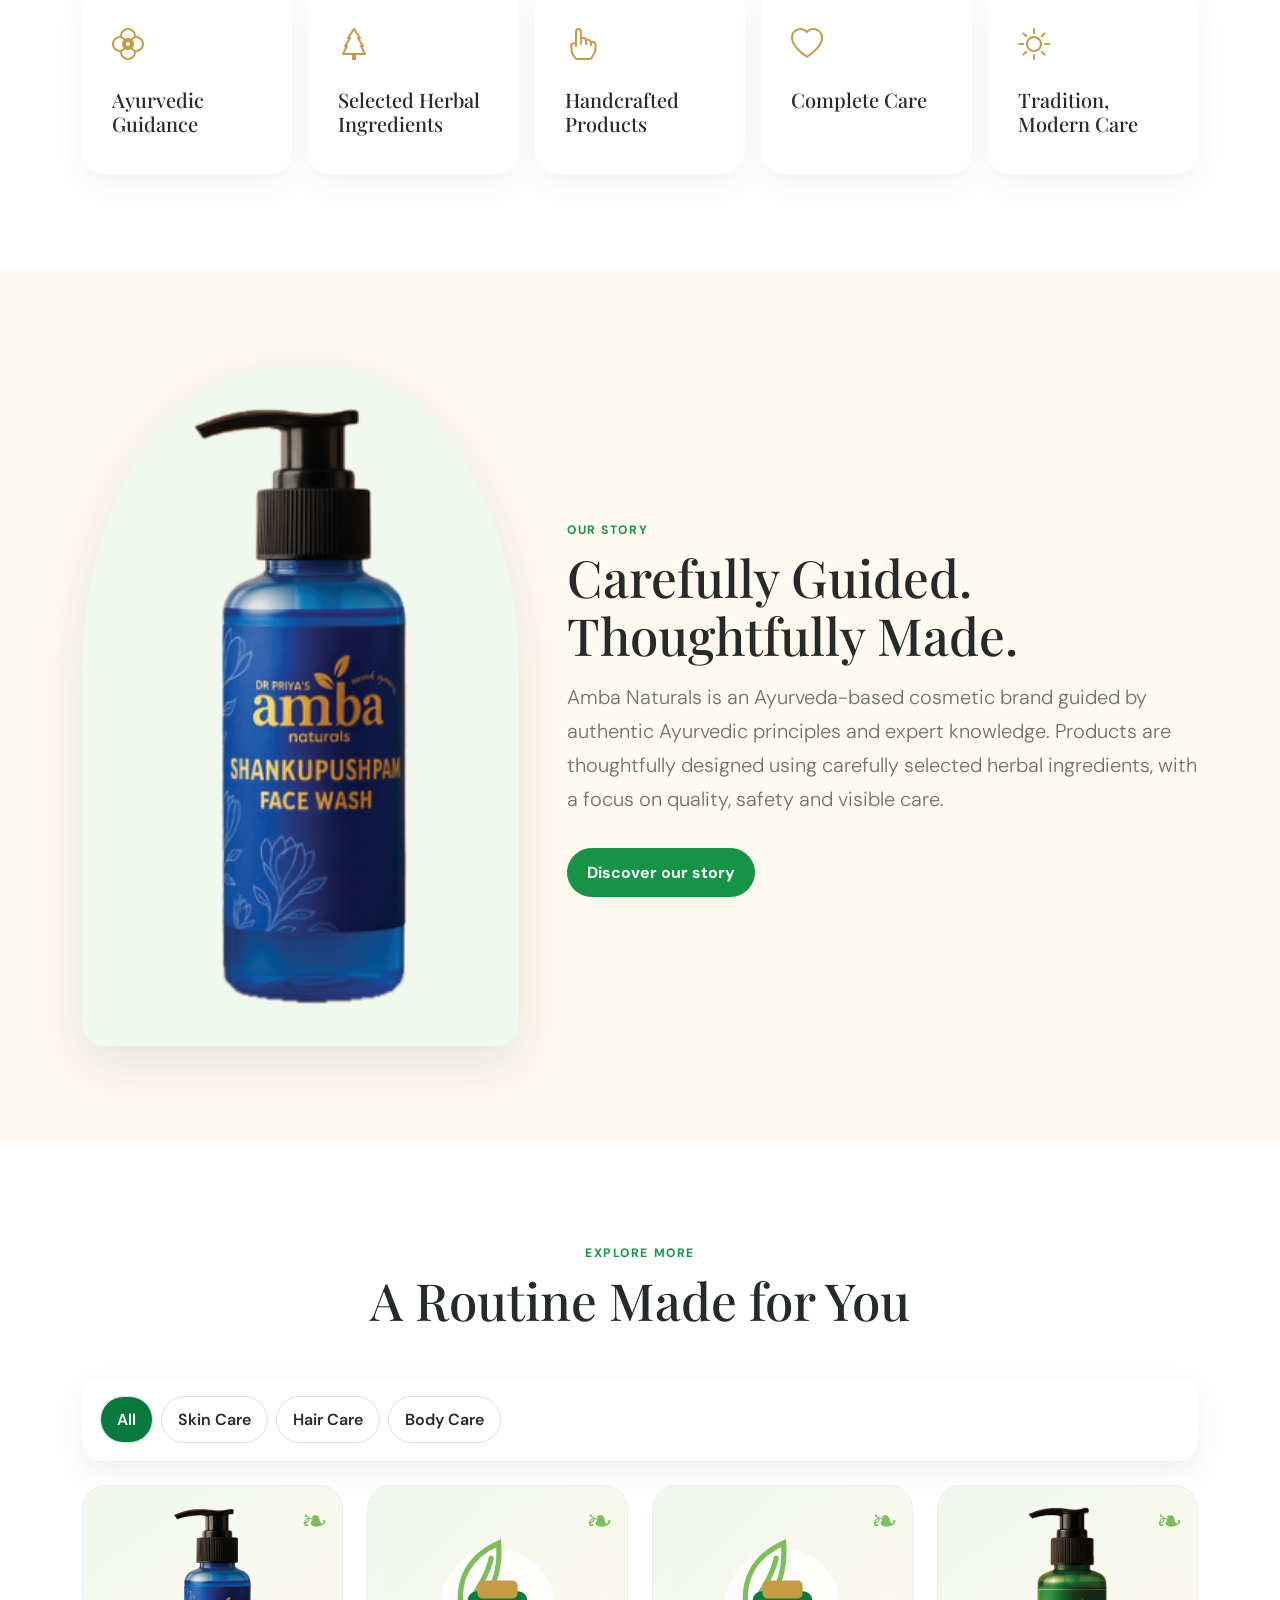
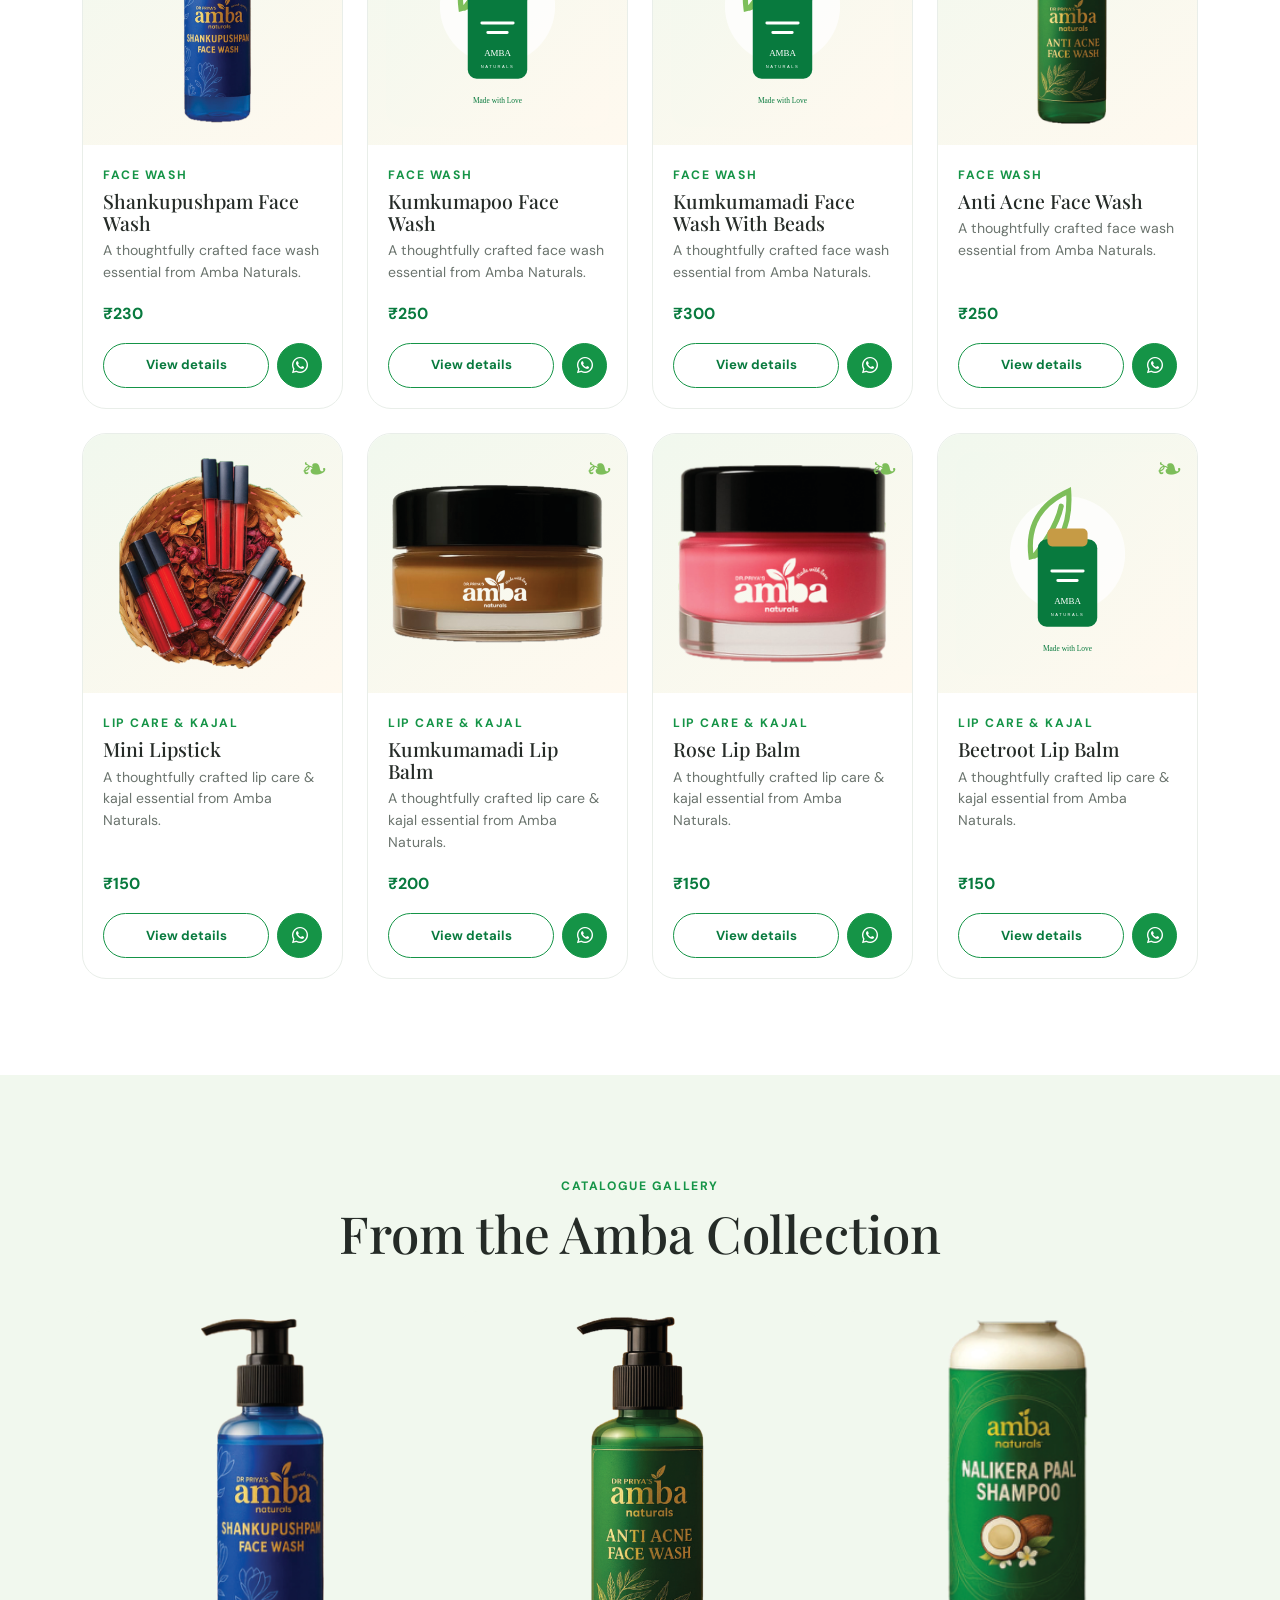
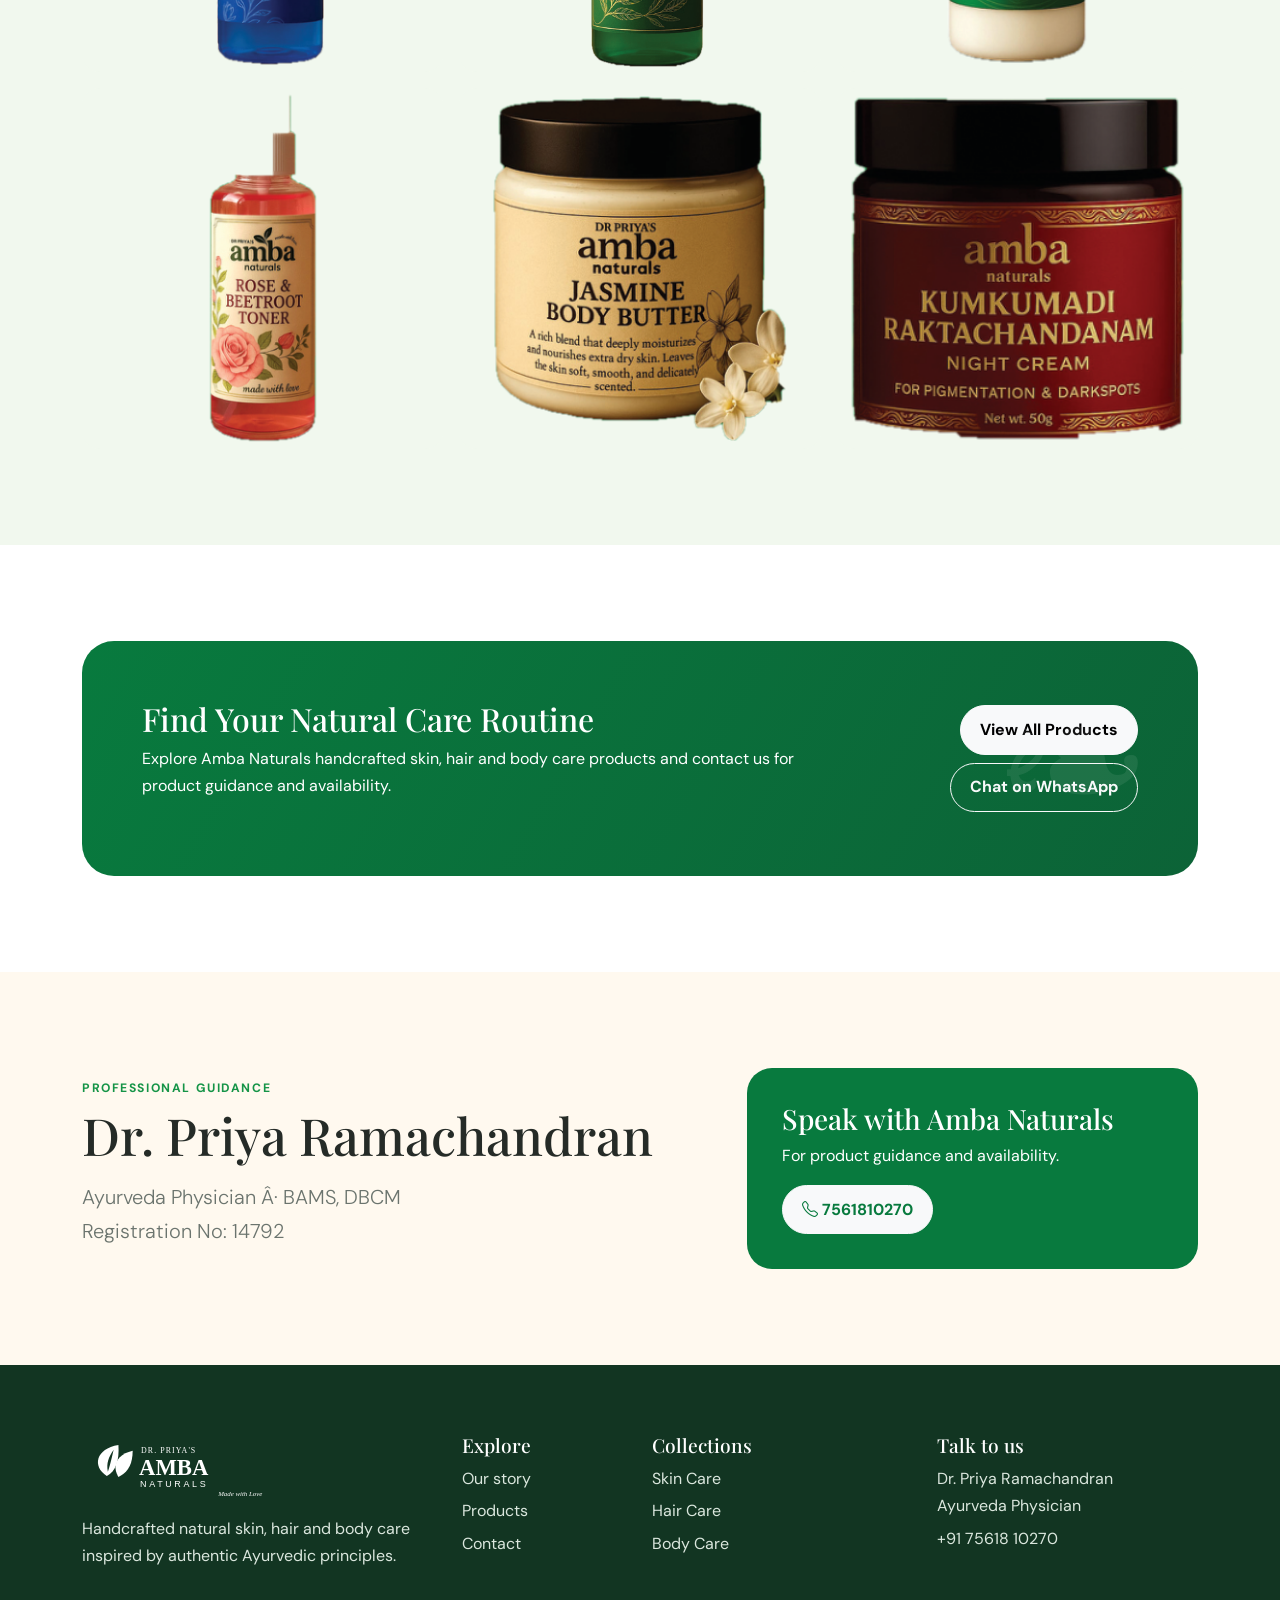
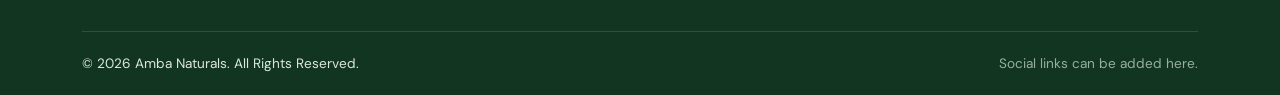
==== commit 7f0013dd: "Update index.html" ====
--- a/index.html
+++ b/index.html
@@ -1,13 +1,14 @@
-<!doctype html><html lang="en"><head><base href="https://unnibharatham.github.io/ambawebsite/"><meta charset="utf-8"><meta name="viewport" content="width=device-width,initial-scale=1"><title>Dr. Priya's Amba Naturals | Handcrafted Ayurvedic Care</title><meta name="description" content="Explore handcrafted natural skin, hair and body care from Dr. Priya's Amba Naturals."><meta property="og:title" content="Amba Naturals â€” Made with Love"><meta property="og:description" content="Ayurveda-inspired skin, hair and body care."><meta property="og:type" content="website"><meta property="og:image" content="https://unnibharatham.github.io/ambawebsite/assets/images/products/Shankupushpam%20face%20wash.png"><meta name="twitter:image" content="https://unnibharatham.github.io/ambawebsite/assets/images/products/Shankupushpam%20face%20wash.png"><meta name="twitter:card" content="summary_large_image"><link rel="canonical" href="https://unnibharatham.github.io/ambawebsite/"><meta property="og:url" content="https://unnibharatham.github.io/ambawebsite/"><link rel="icon" href="assets/images/logo/amba-logo.svg"><link href="https://cdn.jsdelivr.net/npm/bootstrap@5.3.3/dist/css/bootstrap.min.css" rel="stylesheet"><link href="https://cdn.jsdelivr.net/npm/bootstrap-icons@1.11.3/font/bootstrap-icons.min.css" rel="stylesheet"><link href="assets/css/style.css" rel="stylesheet"><link href="assets/css/responsive.css" rel="stylesheet"><script type="application/ld+json">{"@context":"https://schema.org","@type":"HealthAndBeautyBusiness","name":"Dr. Priya's Amba Naturals","telephone":"+917561810270","founder":{"@type":"Person","name":"Dr. Priya Ramachandran"}}</script></head><body><div id="preloader" class="preloader"><img src="assets/images/logo/amba-logo.svg" alt="Loading Amba Naturals" width="240" height="80"></div><header id="siteHeader"></header><main>
-<section class="hero"><div class="container"><div class="row align-items-center"><div class="col-lg-6 reveal"><span class="eyebrow">Dr. Priya's Amba Naturals Â· Made with Love</span><h1 class="display-title">Tradition Meets Modern Skincare</h1><p class="lead">Discover handcrafted natural skin, hair and body care inspired by authentic Ayurvedic principles and thoughtfully selected herbal ingredients.</p><div class="d-flex flex-column flex-sm-row gap-2 mt-4"><a href="products.html" class="btn btn-brand btn-lg">Explore Products</a><a href="https://wa.me/917561810270" class="btn btn-outline-brand btn-lg"><i class="bi bi-whatsapp"></i> Enquire on WhatsApp</a></div></div><div class="col-lg-6"><div class="hero-art"><div class="hero-orb"></div><img src="assets/images/products/Shankupushpam face wash.png" alt="Amba Naturals handcrafted product collection" width="650" height="650"><div class="hero-badge">Ayurveda-inspired<br><small>thoughtfully handcrafted</small></div></div></div></div></div></section>
-<section class="section" id="categories"><div class="container"><div class="text-center mb-5 reveal"><span class="eyebrow">Find your ritual</span><h2 class="section-title">Care for Every Part of You</h2></div><div class="row row-cols-2 row-cols-md-3 row-cols-lg-5 g-3" id="categoryCards"><div class="col"><a class="category-card d-block" href="products.html?category=Skin%20Care"><i class="bi bi-droplet"></i><h3>Face Wash</h3><p>Gentle everyday cleansing care.</p></a></div><div class="col"><a class="category-card d-block" href="products.html?category=Lip%20Care"><i class="bi bi-heart"></i><h3>Lip Care & Kajal</h3><p>Thoughtful daily essentials.</p></a></div><div class="col"><a class="category-card d-block" href="products.html?category=Body%20Care"><i class="bi bi-stars"></i><h3>Soaps</h3><p>Handcrafted cleansing bars.</p></a></div><div class="col"><a class="category-card d-block" href="products.html?category=Hair%20Care"><i class="bi bi-flower1"></i><h3>Hair Care</h3><p>Shampoo, masks and oils.</p></a></div><div class="col"><a class="category-card d-block" href="products.html?category=Oils"><i class="bi bi-moisture"></i><h3>Tailams & Oils</h3><p>Ayurveda-inspired oil care.</p></a></div></div></div></section>
-<section class="section section-soft"><div class="container"><div class="d-flex justify-content-between align-items-end mb-5 reveal"><div><span class="eyebrow">Customer favourites</span><h2 class="section-title mb-0">Featured Products</h2></div><a href="products.html" class="btn btn-outline-brand d-none d-md-inline-flex">View all</a></div><div id="featuredGrid" class="product-grid"></div></div></section>
-<section class="section"><div class="container"><div class="text-center mb-5 reveal"><span class="eyebrow">Our approach</span><h2 class="section-title">Natural Beauty Backed by Tradition</h2></div><div class="row row-cols-1 row-cols-md-2 row-cols-lg-5 g-3"><div class="col"><div class="feature-card"><i class="bi bi-flower2"></i><h3 class="h5 mt-3">Ayurvedic Guidance</h3></div></div><div class="col"><div class="feature-card"><i class="bi bi-tree"></i><h3 class="h5 mt-3">Selected Herbal Ingredients</h3></div></div><div class="col"><div class="feature-card"><i class="bi bi-hand-index"></i><h3 class="h5 mt-3">Handcrafted Products</h3></div></div><div class="col"><div class="feature-card"><i class="bi bi-heart"></i><h3 class="h5 mt-3">Complete Care</h3></div></div><div class="col"><div class="feature-card"><i class="bi bi-sun"></i><h3 class="h5 mt-3">Tradition, Modern Care</h3></div></div></div></div></section>
-<section class="section section-cream"><div class="container"><div class="row align-items-center g-5"><div class="col-lg-5"><div class="story-image"><img src="assets/images/products/Shankupushpam face wash.png" alt="Amba Naturals botanical product visual" width="620" height="620" loading="lazy"></div></div><div class="col-lg-7 reveal"><span class="eyebrow">Our story</span><h2 class="section-title">Carefully Guided. Thoughtfully Made.</h2><p class="lead">Amba Naturals is an Ayurveda-based cosmetic brand guided by authentic Ayurvedic principles and expert knowledge. Products are thoughtfully designed using carefully selected herbal ingredients, with a focus on quality, safety and visible care.</p><a href="about.html" class="btn btn-brand mt-3">Discover our story</a></div></div></div></section>
-<section class="section"><div class="container"><div class="text-center mb-5"><span class="eyebrow">Explore more</span><h2 class="section-title">A Routine Made for You</h2></div><div class="filter-bar mb-4"><div class="filter-chips"><a class="filter-chip active" href="products.html">All</a><a class="filter-chip" href="products.html?category=Skin%20Care">Skin Care</a><a class="filter-chip" href="products.html?category=Hair%20Care">Hair Care</a><a class="filter-chip" href="products.html?category=Body%20Care">Body Care</a></div></div><div id="previewGrid" class="product-grid"></div></div></section>
-<section class="section section-soft"><div class="container"><div class="text-center mb-5"><span class="eyebrow">Catalogue gallery</span><h2 class="section-title">From the Amba Collection</h2></div><div id="galleryGrid" class="row g-3"></div></div></section>
-<section class="section"><div class="container"><div class="cta reveal"><div class="row align-items-center"><div class="col-lg-8"><h2>Find Your Natural Care Routine</h2><p>Explore Amba Naturals handcrafted skin, hair and body care products and contact us for product guidance and availability.</p></div><div class="col-lg-4 d-flex gap-2 flex-wrap justify-content-lg-end"><a href="products.html" class="btn btn-light">View All Products</a><a href="https://wa.me/917561810270" class="btn btn-outline-light">Chat on WhatsApp</a></div></div></div></div></section>
-<section class="section section-cream"><div class="container"><div class="row align-items-center g-4"><div class="col-lg-7"><span class="eyebrow">Professional guidance</span><h2 class="section-title">Dr. Priya Ramachandran</h2><p class="lead">Ayurveda Physician Â· BAMS, DBCM<br>Registration No: 14792</p></div><div class="col-lg-5"><div class="contact-card"><h3>Speak with Amba Naturals</h3><p>For product guidance and availability.</p><a class="btn btn-light" href="tel:+917561810270"><i class="bi bi-telephone"></i> 7561810270</a></div></div></div></div></section></main><div id="siteFooter"></div><script src="https://code.jquery.com/jquery-3.7.1.min.js"></script><script src="https://cdn.jsdelivr.net/npm/bootstrap@5.3.3/dist/js/bootstrap.bundle.min.js"></script><script src="assets/js/products.js"></script><script src="assets/js/main.js"></script><script src="assets/js/pages.js"></script></body></html>
+<!doctype html><html lang="en"><head><base href="https://unnibharatham.github.io/ambawebsite/"><meta charset="utf-8"><meta name="viewport" content="width=device-width,initial-scale=1"><title>Dr. Priya's Amba Naturals | Handcrafted Ayurvedic Care</title><meta name="description" content="Explore handcrafted natural skin, hair and body care from Dr. Priya's Amba Naturals."><meta property="og:title" content="Amba Naturals â€” Made with Love"><meta property="og:description" content="Ayurveda-inspired skin, hair and body care."><meta property="og:type" content="website"><meta property="og:image" content="https://unnibharatham.github.io/ambawebsite/assets/images/products/Shankupushpam%20face%20wash.png"><meta name="twitter:image" content="https://unnibharatham.github.io/ambawebsite/assets/images/products/Shankupushpam%20face%20wash.png"><meta name="twitter:card" content="summary_large_image"><link rel="canonical" href="https://unnibharatham.github.io/ambawebsite/"><meta property="og:url" content="https://unnibharatham.github.io/ambawebsite/"><link rel="icon" href="assets/images/logo/amba-logo.svg"><link href="https://cdn.jsdelivr.net/npm/bootstrap@5.3.3/dist/css/bootstrap.min.css" rel="stylesheet"><link href="https://cdn.jsdelivr.net/npm/bootstrap-icons@1.11.3/font/bootstrap-icons.min.css" rel="stylesheet"><link href="assets/css/style.css" rel="stylesheet"><link href="assets/css/responsive.css" rel="stylesheet"><script type="application/ld+json">{"@context":"https://schema.org","@type":"HealthAndBeautyBusiness","name":"Dr. Priya's Amba Naturals","telephone":"+917561810270","founder":{"@type":"Person","name":"Dr. Priya Ramachandran"}}</script></head><body><div id="preloader" class="preloader"><img src="assets/images/logo/amba-logo.svg" alt="Loading Amba Naturals" width="240" height="80"></div><header id="siteHeader"></header><main>
+<section class="hero"><div class="container"><div class="row align-items-center"><div class="col-lg-6 reveal"><span class="eyebrow">Dr. Priya's Amba Naturals Â· Made with Love</span><h1 class="display-title">Tradition Meets Modern Skincare</h1><p class="lead">Discover handcrafted natural skin, hair and body care inspired by authentic Ayurvedic principles and thoughtfully selected herbal ingredients.</p><div class="d-flex flex-column flex-sm-row gap-2 mt-4"><a href="products.html" class="btn btn-brand btn-lg">Explore Products</a><a href="https://wa.me/917561810270" class="btn btn-outline-brand btn-lg"><i class="bi bi-whatsapp"></i> Enquire on WhatsApp</a></div></div><div class="col-lg-6"><div class="hero-art"><div class="hero-orb"></div><img src="assets/images/products/Shankupushpam face wash.png" alt="Amba Naturals handcrafted product collection" width="650" height="650"><div class="hero-badge">Ayurveda-inspired<br><small>thoughtfully handcrafted</small></div></div></div></div></div></section>
+<section class="section" id="categories"><div class="container"><div class="text-center mb-5 reveal"><span class="eyebrow">Find your ritual</span><h2 class="section-title">Care for Every Part of You</h2></div><div class="row row-cols-2 row-cols-md-3 row-cols-lg-5 g-3" id="categoryCards"><div class="col"><a class="category-card d-block" href="products.html?category=Skin%20Care"><i class="bi bi-droplet"></i><h3>Face Wash</h3><p>Gentle everyday cleansing care.</p></a></div><div class="col"><a class="category-card d-block" href="products.html?category=Lip%20Care"><i class="bi bi-heart"></i><h3>Lip Care & Kajal</h3><p>Thoughtful daily essentials.</p></a></div><div class="col"><a class="category-card d-block" href="products.html?category=Body%20Care"><i class="bi bi-stars"></i><h3>Soaps</h3><p>Handcrafted cleansing bars.</p></a></div><div class="col"><a class="category-card d-block" href="products.html?category=Hair%20Care"><i class="bi bi-flower1"></i><h3>Hair Care</h3><p>Shampoo, masks and oils.</p></a></div><div class="col"><a class="category-card d-block" href="products.html?category=Oils"><i class="bi bi-moisture"></i><h3>Tailams & Oils</h3><p>Ayurveda-inspired oil care.</p></a></div></div></div></section>
+<section class="section section-soft"><div class="container"><div class="d-flex justify-content-between align-items-end mb-5 reveal"><div><span class="eyebrow">Customer favourites</span><h2 class="section-title mb-0">Featured Products</h2></div><a href="products.html" class="btn btn-outline-brand d-none d-md-inline-flex">View all</a></div><div id="featuredGrid" class="product-grid"></div></div></section>
+<section class="section"><div class="container"><div class="text-center mb-5 reveal"><span class="eyebrow">Our approach</span><h2 class="section-title">Natural Beauty Backed by Tradition</h2></div><div class="row row-cols-1 row-cols-md-2 row-cols-lg-5 g-3"><div class="col"><div class="feature-card"><i class="bi bi-flower2"></i><h3 class="h5 mt-3">Ayurvedic Guidance</h3></div></div><div class="col"><div class="feature-card"><i class="bi bi-tree"></i><h3 class="h5 mt-3">Selected Herbal Ingredients</h3></div></div><div class="col"><div class="feature-card"><i class="bi bi-hand-index"></i><h3 class="h5 mt-3">Handcrafted Products</h3></div></div><div class="col"><div class="feature-card"><i class="bi bi-heart"></i><h3 class="h5 mt-3">Complete Care</h3></div></div><div class="col"><div class="feature-card"><i class="bi bi-sun"></i><h3 class="h5 mt-3">Tradition, Modern Care</h3></div></div></div></div></section>
+<section class="section section-cream"><div class="container"><div class="row align-items-center g-5"><div class="col-lg-5"><div class="story-image"><img src="assets/images/products/Shankupushpam face wash.png" alt="Amba Naturals botanical product visual" width="620" height="620" loading="lazy"></div></div><div class="col-lg-7 reveal"><span class="eyebrow">Our story</span><h2 class="section-title">Carefully Guided. Thoughtfully Made.</h2><p class="lead">Amba Naturals is an Ayurveda-based cosmetic brand guided by authentic Ayurvedic principles and expert knowledge. Products are thoughtfully designed using carefully selected herbal ingredients, with a focus on quality, safety and visible care.</p><a href="about.html" class="btn btn-brand mt-3">Discover our story</a></div></div></div></section>
+<section class="section"><div class="container"><div class="text-center mb-5"><span class="eyebrow">Explore more</span><h2 class="section-title">A Routine Made for You</h2></div><div class="filter-bar mb-4"><div class="filter-chips"><a class="filter-chip active" href="products.html">All</a><a class="filter-chip" href="products.html?category=Skin%20Care">Skin Care</a><a class="filter-chip" href="products.html?category=Hair%20Care">Hair Care</a><a class="filter-chip" href="products.html?category=Body%20Care">Body Care</a></div></div><div id="previewGrid" class="product-grid"></div></div></section>
+<section class="section section-soft"><div class="container"><div class="text-center mb-5"><span class="eyebrow">Catalogue gallery</span><h2 class="section-title">From the Amba Collection</h2></div><div id="galleryGrid" class="row g-3"></div></div></section>
+<section class="section"><div class="container"><div class="cta reveal"><div class="row align-items-center"><div class="col-lg-8"><h2>Find Your Natural Care Routine</h2><p>Explore Amba Naturals handcrafted skin, hair and body care products and contact us for product guidance and availability.</p></div><div class="col-lg-4 d-flex gap-2 flex-wrap justify-content-lg-end"><a href="products.html" class="btn btn-light">View All Products</a><a href="https://wa.me/917561810270" class="btn btn-outline-light">Chat on WhatsApp</a></div></div></div></div></section>
+<section class="section section-cream"><div class="container">
+  <div class="row align-items-center g-4"><div class="col-lg-7"><span class="eyebrow">Professional guidance</span><h2 class="section-title">Dr. Priya Ramachandran</h2><p class="lead">Ayurveda Physician Â· BAMS, DBCM<br>Registration No: 14792</p></div><div class="col-lg-5"><div class="contact-card"><h3>Speak with Amba Naturals</h3><p>For product guidance and availability.</p><a class="btn btn-light" href="tel:+917561810270"><i class="bi bi-telephone"></i> 7561810270</a></div></div></div></div></section></main><div id="siteFooter"></div><script src="https://code.jquery.com/jquery-3.7.1.min.js"></script><script src="https://cdn.jsdelivr.net/npm/bootstrap@5.3.3/dist/js/bootstrap.bundle.min.js"></script><script src="assets/js/products.js"></script><script src="assets/js/main.js"></script><script src="assets/js/pages.js"></script></body></html>
 
 
 
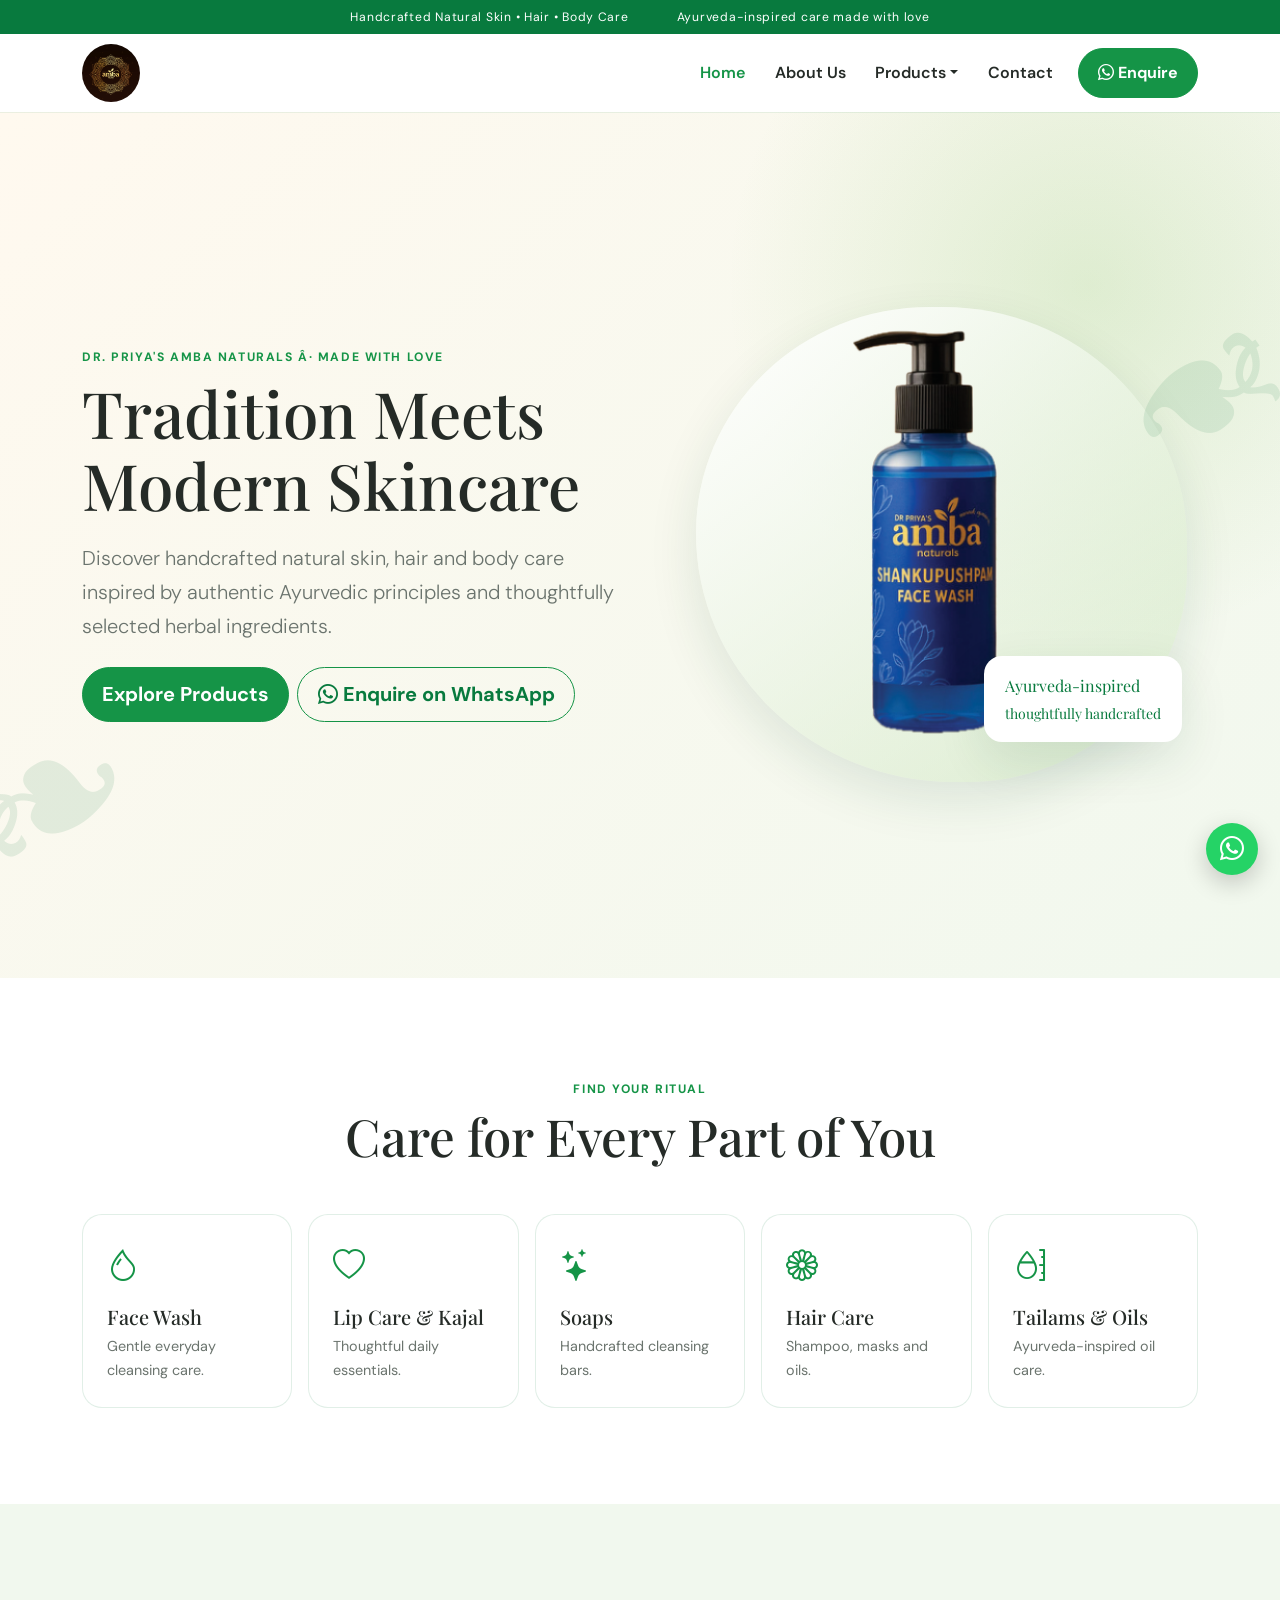
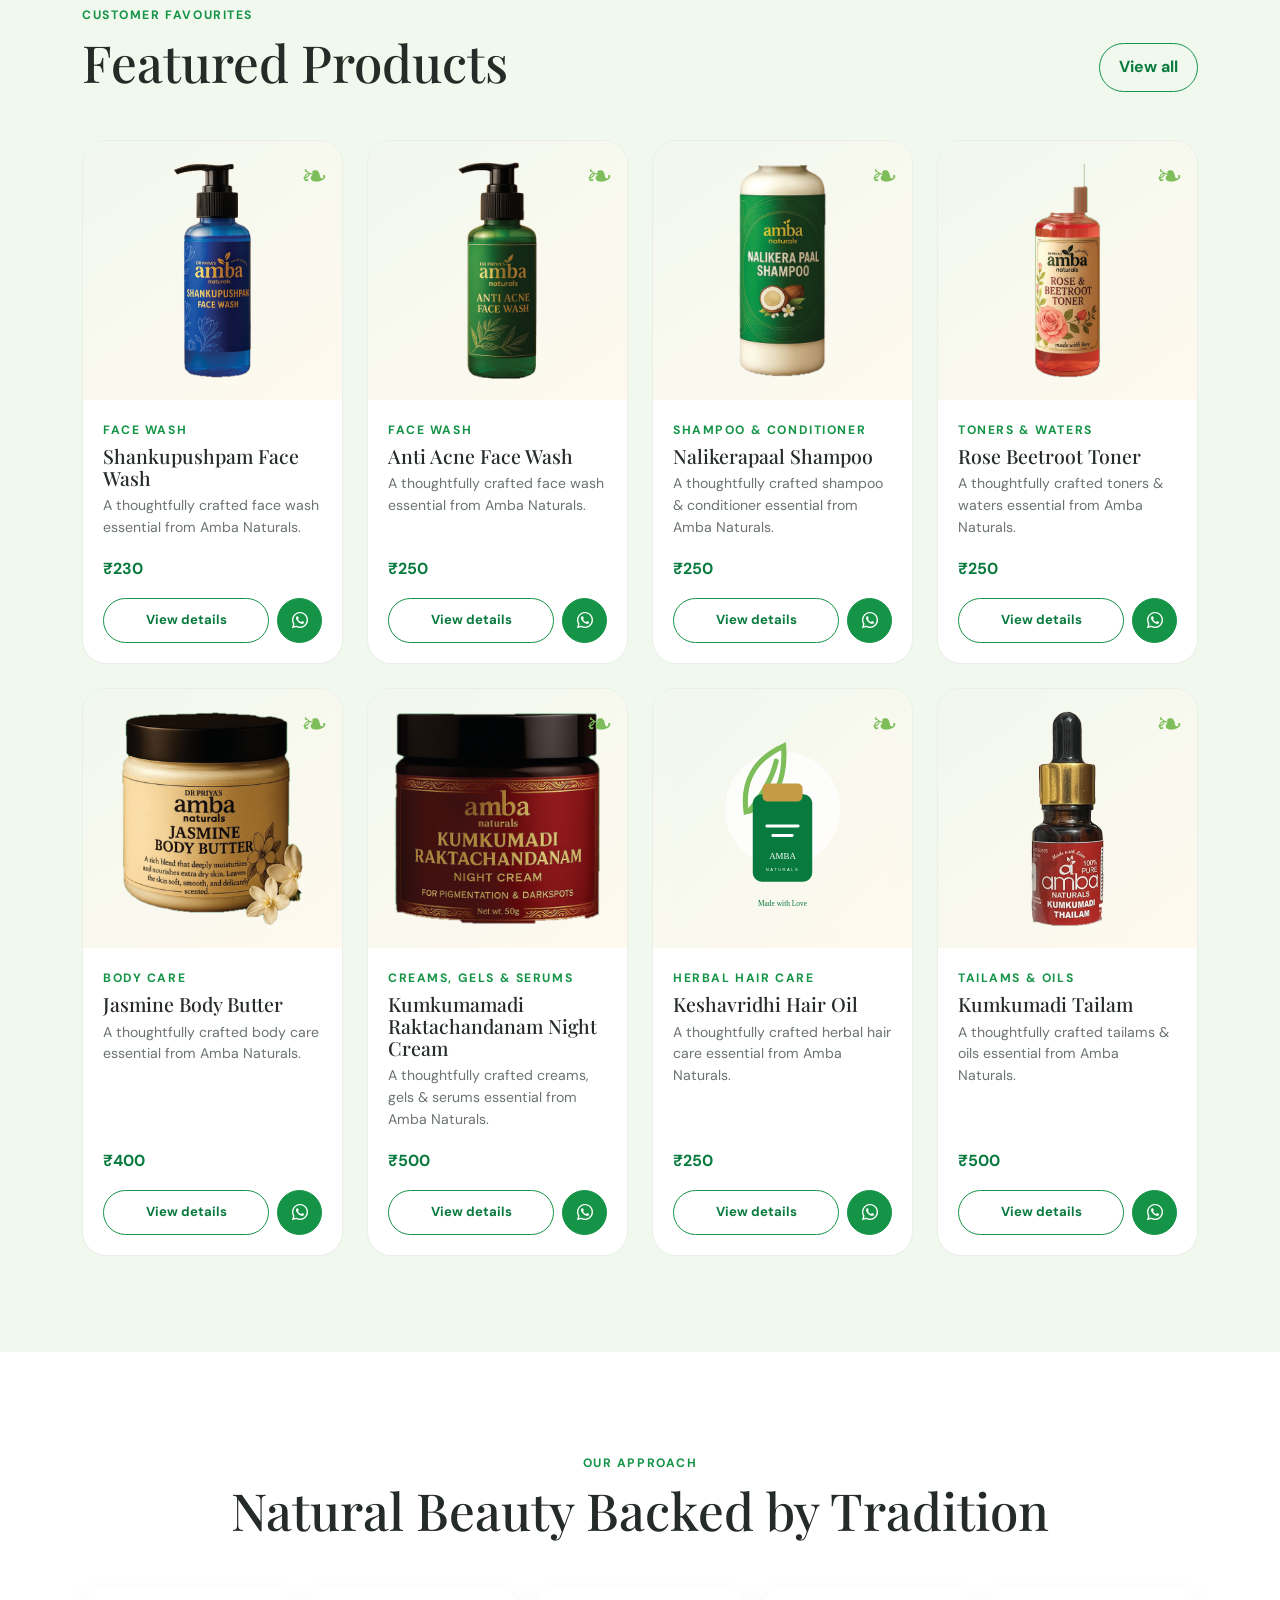
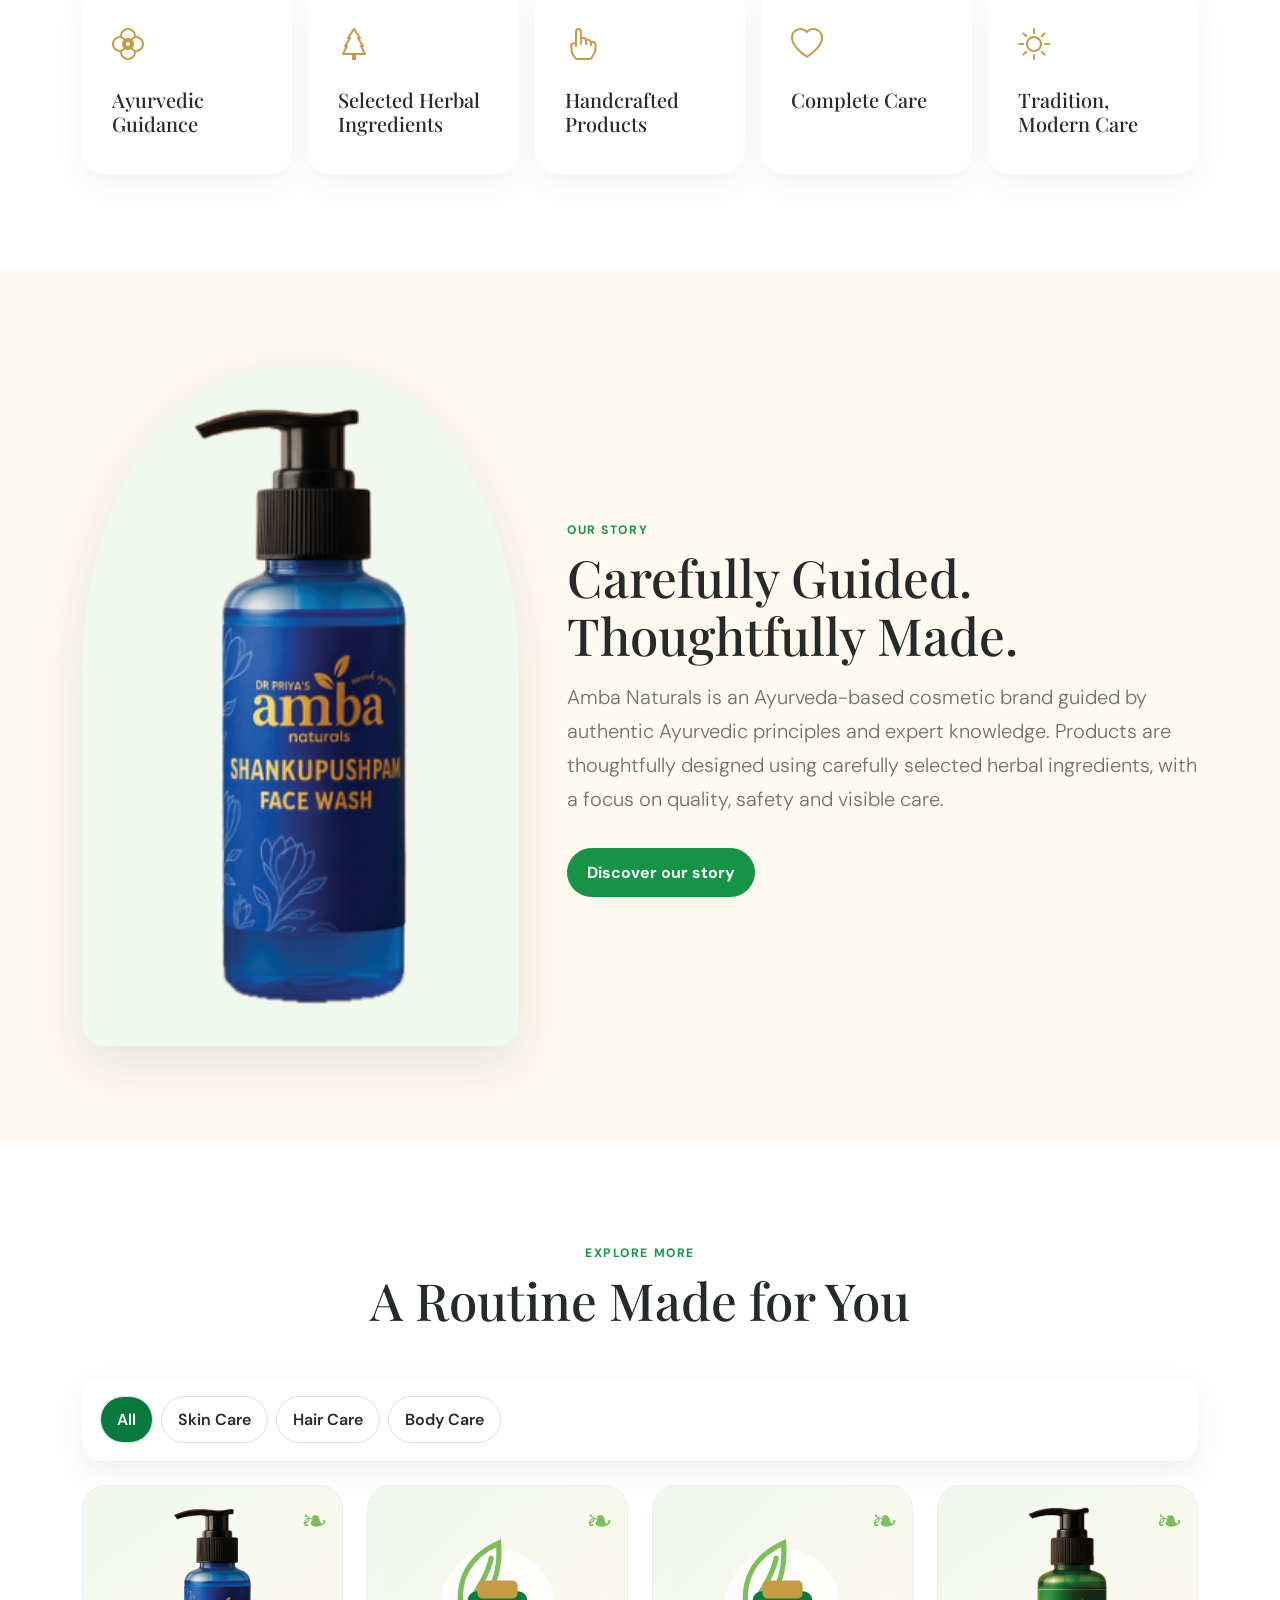
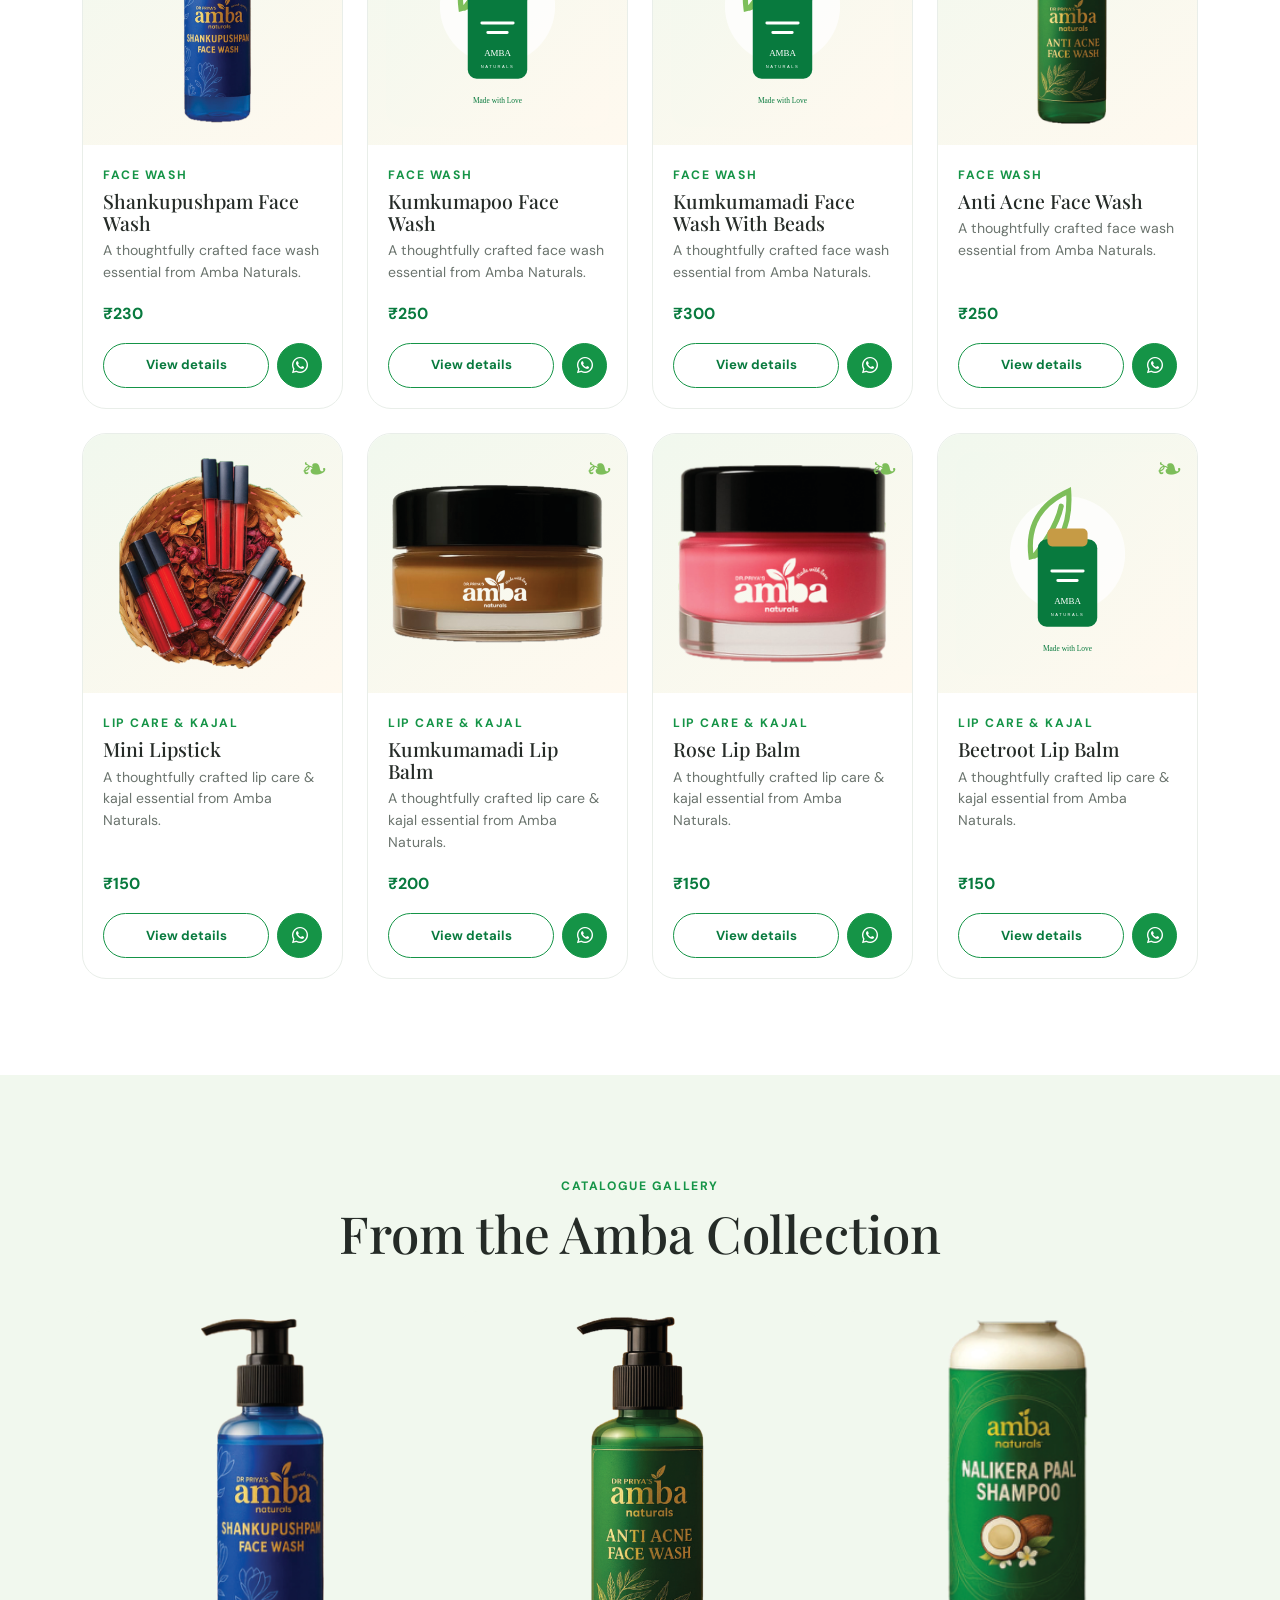
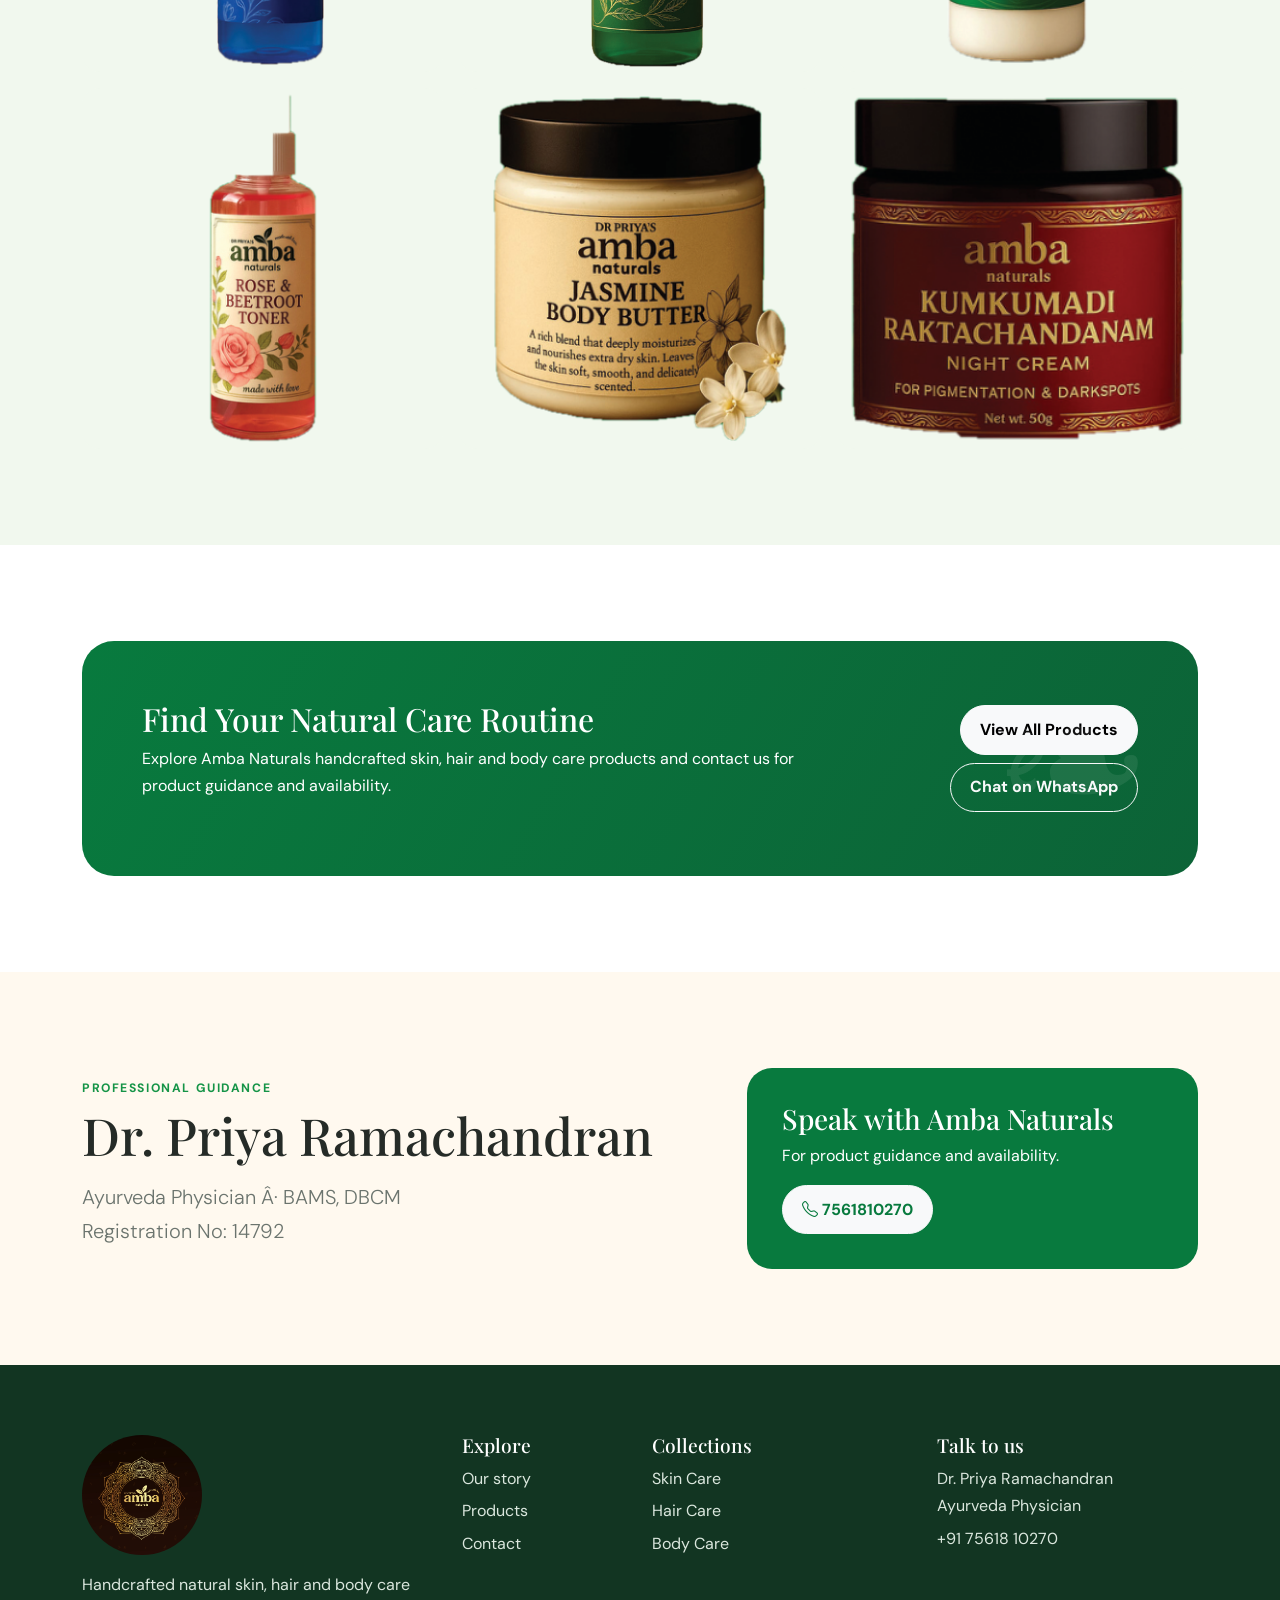
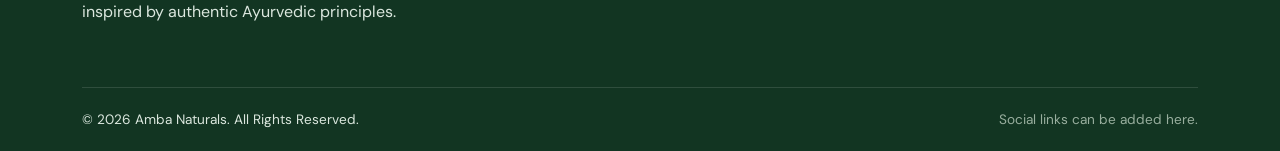
==== commit 4509b307: "logo fix" ====
--- a/index.html
+++ b/index.html
@@ -1,4 +1,4 @@
-<!doctype html><html lang="en"><head><base href="https://unnibharatham.github.io/ambawebsite/"><meta charset="utf-8"><meta name="viewport" content="width=device-width,initial-scale=1"><title>Dr. Priya's Amba Naturals | Handcrafted Ayurvedic Care</title><meta name="description" content="Explore handcrafted natural skin, hair and body care from Dr. Priya's Amba Naturals."><meta property="og:title" content="Amba Naturals â€” Made with Love"><meta property="og:description" content="Ayurveda-inspired skin, hair and body care."><meta property="og:type" content="website"><meta property="og:image" content="https://unnibharatham.github.io/ambawebsite/assets/images/products/Shankupushpam%20face%20wash.png"><meta name="twitter:image" content="https://unnibharatham.github.io/ambawebsite/assets/images/products/Shankupushpam%20face%20wash.png"><meta name="twitter:card" content="summary_large_image"><link rel="canonical" href="https://unnibharatham.github.io/ambawebsite/"><meta property="og:url" content="https://unnibharatham.github.io/ambawebsite/"><link rel="icon" href="assets/images/logo/amba-logo.svg"><link href="https://cdn.jsdelivr.net/npm/bootstrap@5.3.3/dist/css/bootstrap.min.css" rel="stylesheet"><link href="https://cdn.jsdelivr.net/npm/bootstrap-icons@1.11.3/font/bootstrap-icons.min.css" rel="stylesheet"><link href="assets/css/style.css" rel="stylesheet"><link href="assets/css/responsive.css" rel="stylesheet"><script type="application/ld+json">{"@context":"https://schema.org","@type":"HealthAndBeautyBusiness","name":"Dr. Priya's Amba Naturals","telephone":"+917561810270","founder":{"@type":"Person","name":"Dr. Priya Ramachandran"}}</script></head><body><div id="preloader" class="preloader"><img src="assets/images/logo/amba-logo.svg" alt="Loading Amba Naturals" width="240" height="80"></div><header id="siteHeader"></header><main>
+<!doctype html><html lang="en"><head><base href="https://unnibharatham.github.io/ambawebsite/"><meta charset="utf-8"><meta name="viewport" content="width=device-width,initial-scale=1"><title>Dr. Priya's Amba Naturals | Handcrafted Ayurvedic Care</title><meta name="description" content="Explore handcrafted natural skin, hair and body care from Dr. Priya's Amba Naturals."><meta property="og:title" content="Amba Naturals â€” Made with Love"><meta property="og:description" content="Ayurveda-inspired skin, hair and body care."><meta property="og:type" content="website"><meta property="og:image" content="https://unnibharatham.github.io/ambawebsite/assets/images/products/Shankupushpam%20face%20wash.png"><meta name="twitter:image" content="https://unnibharatham.github.io/ambawebsite/assets/images/products/Shankupushpam%20face%20wash.png"><meta name="twitter:card" content="summary_large_image"><link rel="canonical" href="https://unnibharatham.github.io/ambawebsite/"><meta property="og:url" content="https://unnibharatham.github.io/ambawebsite/"><link rel="icon" href="assets/images/logo/amba-logo.jpg"><link href="https://cdn.jsdelivr.net/npm/bootstrap@5.3.3/dist/css/bootstrap.min.css" rel="stylesheet"><link href="https://cdn.jsdelivr.net/npm/bootstrap-icons@1.11.3/font/bootstrap-icons.min.css" rel="stylesheet"><link href="assets/css/style.css" rel="stylesheet"><link href="assets/css/responsive.css" rel="stylesheet"><script type="application/ld+json">{"@context":"https://schema.org","@type":"HealthAndBeautyBusiness","name":"Dr. Priya's Amba Naturals","telephone":"+917561810270","founder":{"@type":"Person","name":"Dr. Priya Ramachandran"}}</script></head><body><div id="preloader" class="preloader"><img src="assets/images/logo/amba-logo.jpg" alt="Loading Amba Naturals" width="240" height="80"></div><header id="siteHeader"></header><main>
 <section class="hero"><div class="container"><div class="row align-items-center"><div class="col-lg-6 reveal"><span class="eyebrow">Dr. Priya's Amba Naturals Â· Made with Love</span><h1 class="display-title">Tradition Meets Modern Skincare</h1><p class="lead">Discover handcrafted natural skin, hair and body care inspired by authentic Ayurvedic principles and thoughtfully selected herbal ingredients.</p><div class="d-flex flex-column flex-sm-row gap-2 mt-4"><a href="products.html" class="btn btn-brand btn-lg">Explore Products</a><a href="https://wa.me/917561810270" class="btn btn-outline-brand btn-lg"><i class="bi bi-whatsapp"></i> Enquire on WhatsApp</a></div></div><div class="col-lg-6"><div class="hero-art"><div class="hero-orb"></div><img src="assets/images/products/Shankupushpam face wash.png" alt="Amba Naturals handcrafted product collection" width="650" height="650"><div class="hero-badge">Ayurveda-inspired<br><small>thoughtfully handcrafted</small></div></div></div></div></div></section>
 <section class="section" id="categories"><div class="container"><div class="text-center mb-5 reveal"><span class="eyebrow">Find your ritual</span><h2 class="section-title">Care for Every Part of You</h2></div><div class="row row-cols-2 row-cols-md-3 row-cols-lg-5 g-3" id="categoryCards"><div class="col"><a class="category-card d-block" href="products.html?category=Skin%20Care"><i class="bi bi-droplet"></i><h3>Face Wash</h3><p>Gentle everyday cleansing care.</p></a></div><div class="col"><a class="category-card d-block" href="products.html?category=Lip%20Care"><i class="bi bi-heart"></i><h3>Lip Care & Kajal</h3><p>Thoughtful daily essentials.</p></a></div><div class="col"><a class="category-card d-block" href="products.html?category=Body%20Care"><i class="bi bi-stars"></i><h3>Soaps</h3><p>Handcrafted cleansing bars.</p></a></div><div class="col"><a class="category-card d-block" href="products.html?category=Hair%20Care"><i class="bi bi-flower1"></i><h3>Hair Care</h3><p>Shampoo, masks and oils.</p></a></div><div class="col"><a class="category-card d-block" href="products.html?category=Oils"><i class="bi bi-moisture"></i><h3>Tailams & Oils</h3><p>Ayurveda-inspired oil care.</p></a></div></div></div></section>
 <section class="section section-soft"><div class="container"><div class="d-flex justify-content-between align-items-end mb-5 reveal"><div><span class="eyebrow">Customer favourites</span><h2 class="section-title mb-0">Featured Products</h2></div><a href="products.html" class="btn btn-outline-brand d-none d-md-inline-flex">View all</a></div><div id="featuredGrid" class="product-grid"></div></div></section>
--- a/assets/css/style.css
+++ b/assets/css/style.css
@@ -1,3 +1,8 @@
 @import url('https://fonts.googleapis.com/css2?family=DM+Sans:wght@400;500;600;700&family=Playfair+Display:wght@500;600;700&display=swap');
 :root{--deep:#087a3e;--green:#159447;--leaf:#7dbe5a;--mint:#f1f8ee;--cream:#fff9ef;--gold:#c69b45;--ink:#252b27;--muted:#6b746e;--white:#fff;--shadow:0 18px 50px rgba(19,74,43,.11);--radius:24px}
 *{box-sizing:border-box}html{scroll-behavior:smooth}body{font-family:'DM Sans',sans-serif;color:var(--ink);background:var(--white);line-height:1.7;overflow-x:hidden}h1,h2,h3,h4{font-family:'Playfair Display',serif;line-height:1.12}a{text-decoration:none;color:inherit}img{max-width:100%;object-fit:contain}.section{padding:96px 0}.section-soft{background:var(--mint)}.section-cream{background:var(--cream)}.eyebrow{text-transform:uppercase;letter-spacing:.13em;color:var(--green);font-size:.76rem;font-weight:700}.display-title{font-size:clamp(2.35rem,5vw,4.8rem);margin:.5rem 0 1.25rem}.section-title{font-size:clamp(2rem,4vw,3.35rem);margin:.45rem 0 1rem}.lead{color:var(--muted);max-width:650px}.announcement{height:34px;background:var(--deep);color:#fff;display:flex;justify-content:center;gap:3rem;align-items:center;font-size:.76rem;letter-spacing:.06em}.fixed-nav{height:78px;background:rgba(255,255,255,.9);backdrop-filter:blur(12px);z-index:1020;transition:.3s;box-shadow:0 1px rgba(8,122,62,.08)}.fixed-nav.scrolled{box-shadow:0 10px 35px rgba(24,58,38,.12)}.navbar-brand img{height:58px}.nav-link{font-weight:600;color:var(--ink)!important;padding:.8rem!important}.nav-link.active,.nav-link:hover{color:var(--green)!important}.offcanvas-body>a{display:block;padding:.8rem 0;border-bottom:1px solid #e7eee8;font-weight:600}.btn{border-radius:999px;padding:.72rem 1.2rem;font-weight:700;transition:.25s}.btn-brand{background:var(--green);border-color:var(--green);color:#fff}.btn-brand:hover{background:var(--deep);border-color:var(--deep);color:#fff;transform:translateY(-2px)}.btn-outline-brand{border:1px solid var(--green);color:var(--deep)}.btn-outline-brand:hover{background:var(--green);color:#fff}.hero{min-height:calc(100vh - 34px);padding:170px 0 90px;background:radial-gradient(circle at 85% 20%,rgba(125,190,90,.2),transparent 28%),linear-gradient(135deg,var(--cream),var(--mint));position:relative;overflow:hidden}.hero:before,.hero:after{content:'❧';position:absolute;color:rgba(8,122,62,.1);font-size:13rem;transform:rotate(-28deg)}.hero:before{left:-3%;bottom:0}.hero:after{right:-1%;top:12%;transform:rotate(145deg)}.hero-art{position:relative;min-height:500px}.hero-orb{position:absolute;inset:5% 2% 0 8%;border-radius:49% 51% 46% 54%;background:linear-gradient(145deg,#fff,rgba(125,190,90,.2));box-shadow:var(--shadow)}.hero-art img{position:absolute;inset:8%;width:84%;height:84%;animation:float 5s ease-in-out infinite}.hero-badge{position:absolute;right:3%;bottom:8%;background:#fff;padding:1rem 1.3rem;border-radius:18px;box-shadow:var(--shadow);font-family:'Playfair Display';color:var(--deep)}.category-card{height:100%;padding:1.5rem;border:1px solid rgba(8,122,62,.12);border-radius:20px;background:#fff;transition:.3s}.category-card:hover{transform:translateY(-7px);box-shadow:var(--shadow);border-color:var(--leaf)}.category-card i{font-size:2rem;color:var(--green)}.category-card h3{font-size:1.25rem;margin:.8rem 0 .35rem}.category-card p{font-size:.9rem;color:var(--muted);margin:0}.product-grid{display:grid;grid-template-columns:repeat(4,minmax(0,1fr));gap:24px}.product-card{background:#fff;border:1px solid #e9eee9;border-radius:var(--radius);overflow:hidden;transition:.35s;display:flex;flex-direction:column}.product-card:hover{transform:translateY(-8px);box-shadow:var(--shadow)}.product-image{aspect-ratio:1;background:linear-gradient(145deg,var(--mint),var(--cream));padding:18px;display:block;overflow:hidden;position:relative}.product-image img{width:100%;height:100%;transition:.4s}.product-card:hover .product-image img{transform:scale(1.055)}.leaf-mark{position:absolute;right:14px;top:8px;color:var(--leaf);font-size:2rem;transition:.3s}.product-card:hover .leaf-mark{transform:rotate(25deg)}.product-info{padding:20px;display:flex;flex-direction:column;flex:1}.product-info h3{font-size:1.22rem;margin:.35rem 0}.product-info h3 a:hover{color:var(--green)}.product-info p{font-size:.88rem;color:var(--muted);line-height:1.55}.price{color:var(--deep);margin-top:auto}.product-actions{display:flex;gap:.5rem;margin-top:1rem}.product-actions .btn:first-child{flex:1;font-size:.82rem}.btn-icon{width:45px;height:45px;padding:.65rem}.feature-card{padding:30px;border-radius:22px;background:#fff;height:100%;box-shadow:0 10px 30px rgba(19,74,43,.06)}.feature-card i{font-size:2rem;color:var(--gold)}.story-image{border-radius:45% 45% 22px 22px;background:var(--mint);padding:30px;box-shadow:var(--shadow)}.showcase-row{padding:40px 0;border-bottom:1px solid rgba(8,122,62,.12)}.showcase-image{background:var(--mint);border-radius:var(--radius);padding:25px}.filter-bar{background:#fff;padding:18px;border-radius:20px;box-shadow:0 10px 30px rgba(19,74,43,.08)}.filter-chips{display:flex;flex-wrap:wrap;gap:.5rem}.filter-chip{border:1px solid #d8e3da;background:#fff;color:var(--ink);padding:.55rem 1rem;border-radius:99px;font-weight:600}.filter-chip.active,.filter-chip:hover{background:var(--deep);color:#fff}.gallery-item{position:relative;overflow:hidden;border-radius:18px;aspect-ratio:1;background:var(--mint)}.gallery-item img{width:100%;height:100%;transition:.4s}.gallery-overlay{position:absolute;inset:auto 12px 12px;background:rgba(8,61,31,.9);color:#fff;border-radius:14px;padding:14px;transform:translateY(130%);transition:.3s}.gallery-item:hover .gallery-overlay{transform:none}.cta{background:linear-gradient(120deg,var(--deep),#0c6337);color:#fff;border-radius:32px;padding:60px;position:relative;overflow:hidden}.cta:after{content:'❧';position:absolute;right:4%;bottom:-50px;font-size:12rem;color:rgba(255,255,255,.08)}.page-banner{padding:165px 0 70px;background:linear-gradient(120deg,var(--cream),var(--mint));text-align:center}.breadcrumb{justify-content:center}.filters-panel{position:sticky;top:130px;background:var(--mint);padding:24px;border-radius:22px}.form-control,.form-select{min-height:50px;border-radius:13px;border-color:#dce5dd}.form-control:focus,.form-select:focus{border-color:var(--green);box-shadow:0 0 0 .2rem rgba(21,148,71,.12)}.detail-image{background:var(--mint);border-radius:28px;padding:30px}.detail-image img{width:100%;aspect-ratio:1}.detail-price{font-size:1.65rem;color:var(--deep)}.contact-card{background:var(--deep);color:#fff;padding:35px;border-radius:25px}.contact-card a{color:#fff}.map-placeholder{min-height:250px;background:var(--mint);border:2px dashed #b8ceb9;border-radius:20px;display:grid;place-items:center;color:var(--muted);text-align:center}.site-footer{background:#123522;color:#dbe7de;padding:70px 0 20px}.site-footer img{filter:brightness(0) invert(1);margin-bottom:1rem}.site-footer h3{color:#fff;font-size:1.2rem}.site-footer a{display:block;color:#dbe7de;margin:.35rem 0}.site-footer a:hover{color:#fff}.footer-bottom{border-top:1px solid rgba(255,255,255,.12);margin-top:45px;padding-top:20px;font-size:.85rem}.social-placeholder{float:right;color:#98ae9e}.floating-wa,.scroll-top{position:fixed;right:22px;width:52px;height:52px;border-radius:50%;display:grid;place-items:center;z-index:1030;border:0;box-shadow:0 8px 25px rgba(0,0,0,.2)}.floating-wa{bottom:25px;background:#25d366;color:#fff;font-size:1.5rem}.scroll-top{bottom:88px;background:var(--deep);color:#fff;opacity:0;pointer-events:none;transform:translateY(10px);transition:.3s}.scroll-top.show{opacity:1;pointer-events:auto;transform:none}.preloader{position:fixed;inset:0;background:var(--cream);z-index:9999;display:grid;place-items:center;transition:.5s}.preloader.hidden{opacity:0;visibility:hidden}.preloader img{animation:pulse 1.4s infinite}.reveal{opacity:0;transform:translateY(24px);transition:opacity .65s,transform .65s}.reveal.is-visible{opacity:1;transform:none}.no-results{padding:60px;text-align:center;background:var(--mint);border-radius:20px}.hidden{display:none!important}:focus-visible{outline:3px solid var(--gold);outline-offset:3px}@keyframes float{50%{transform:translateY(-12px) rotate(1deg)}}@keyframes pulse{50%{transform:scale(1.04);opacity:.7}}
+/* Square brand artwork */
+.navbar-brand img{width:58px;height:58px;object-fit:cover;border-radius:50%}
+.offcanvas-header img{width:50px;height:50px;object-fit:cover;border-radius:50%}
+.site-footer img{width:120px;height:120px;object-fit:cover;border-radius:50%;filter:none!important}
+.preloader img{width:min(58vw,260px);height:auto;aspect-ratio:1;object-fit:cover;border-radius:50%}
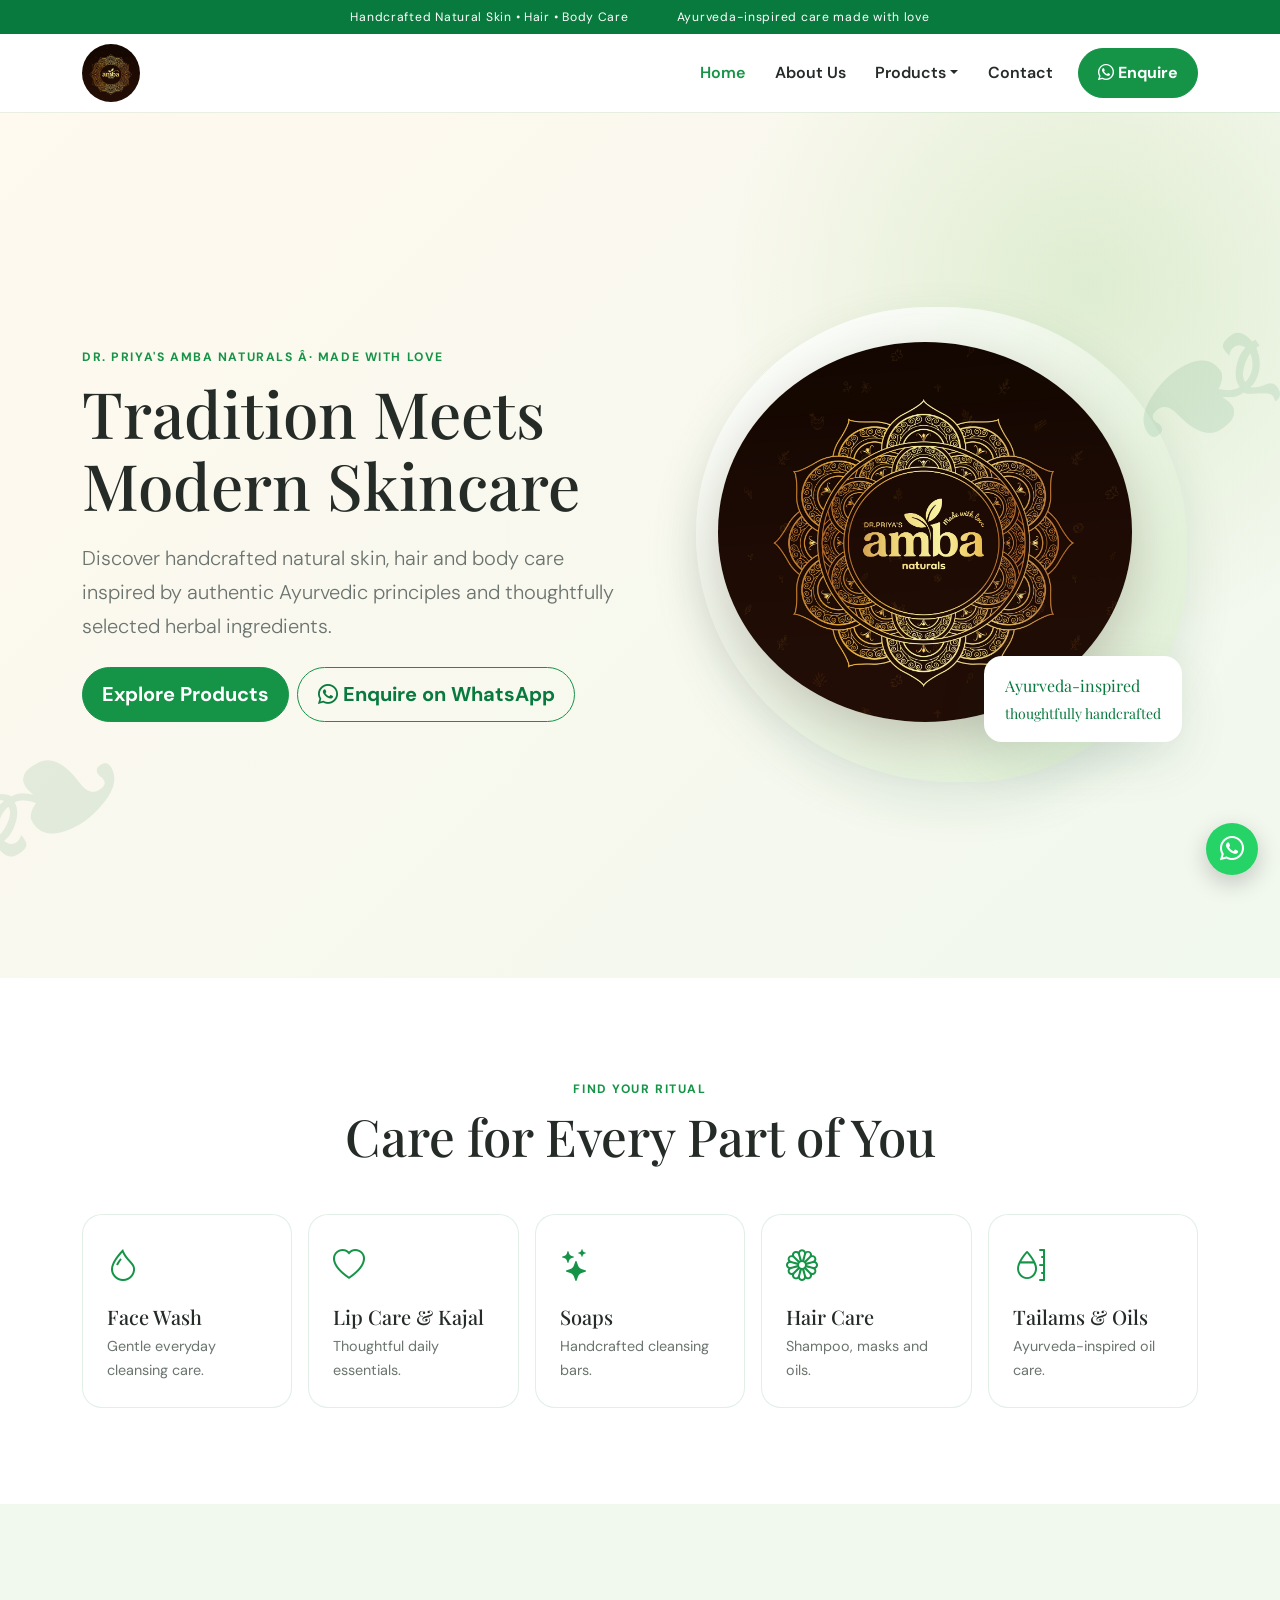
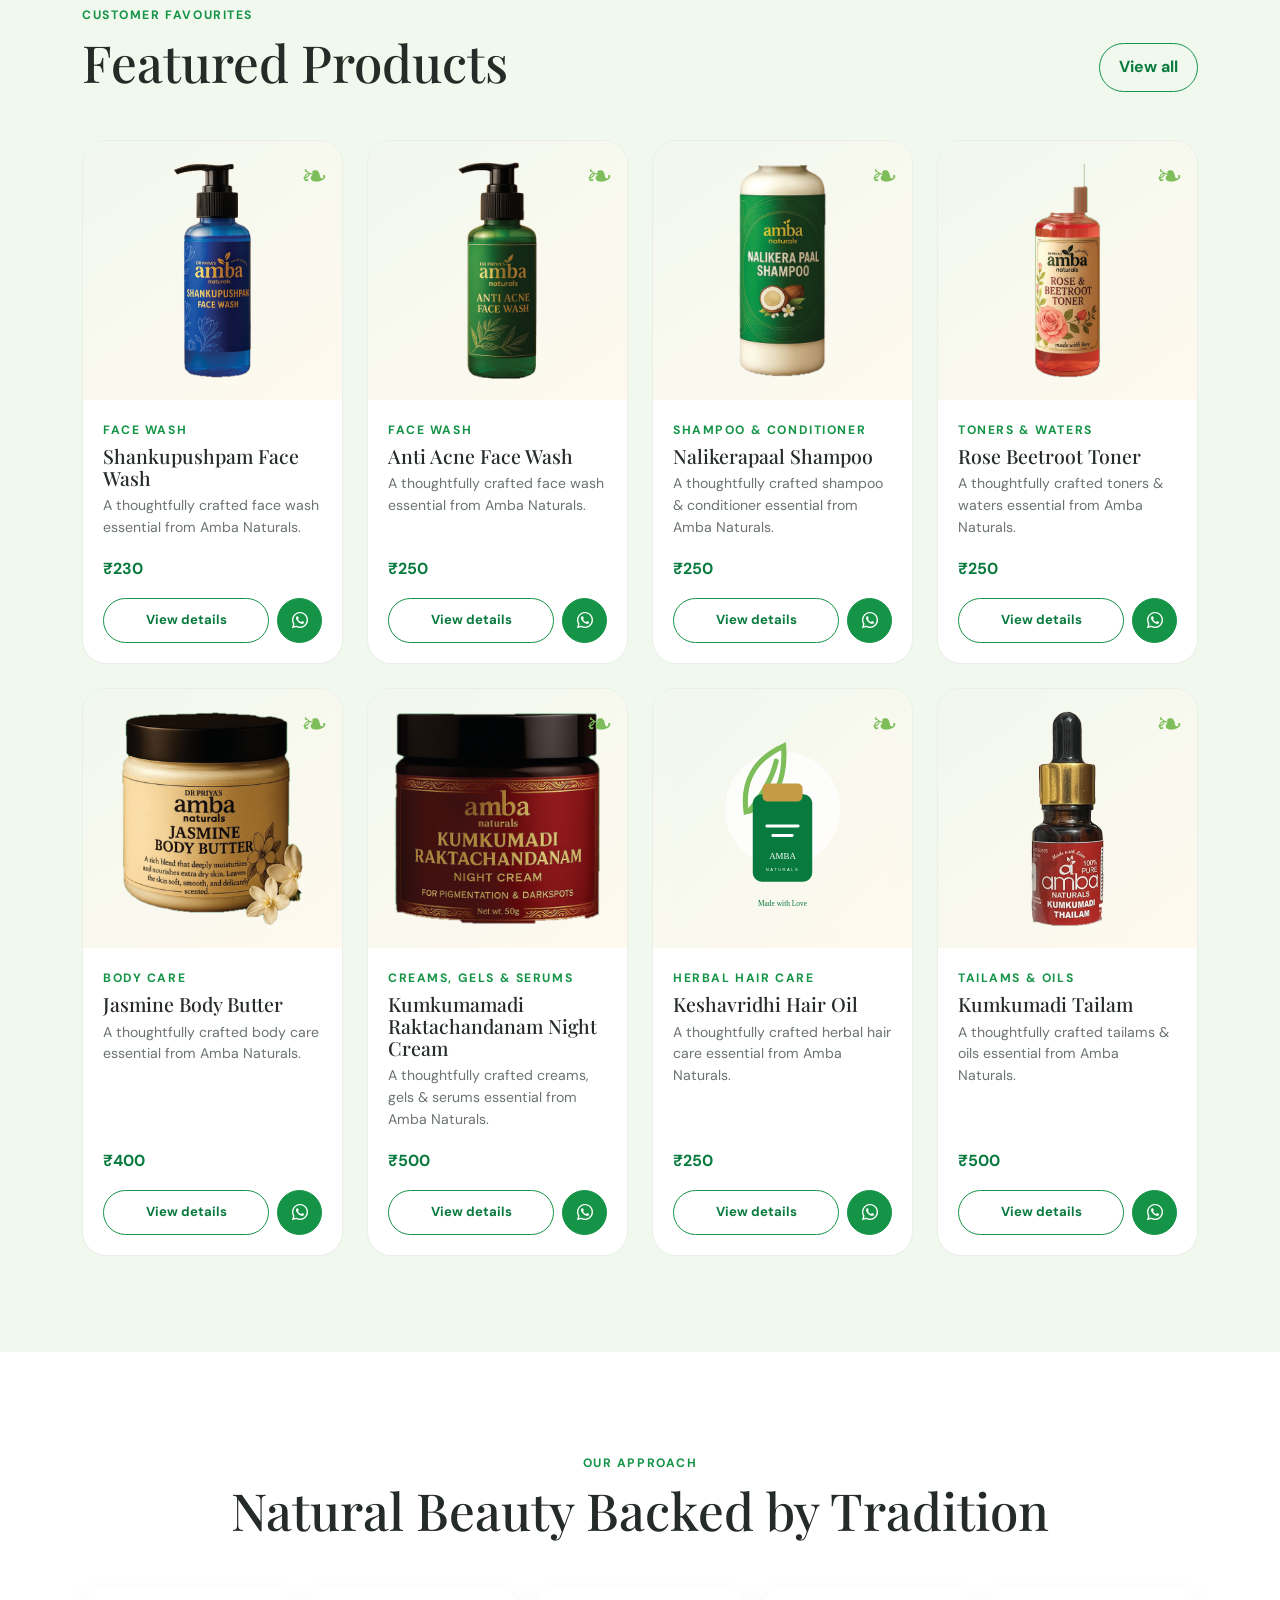
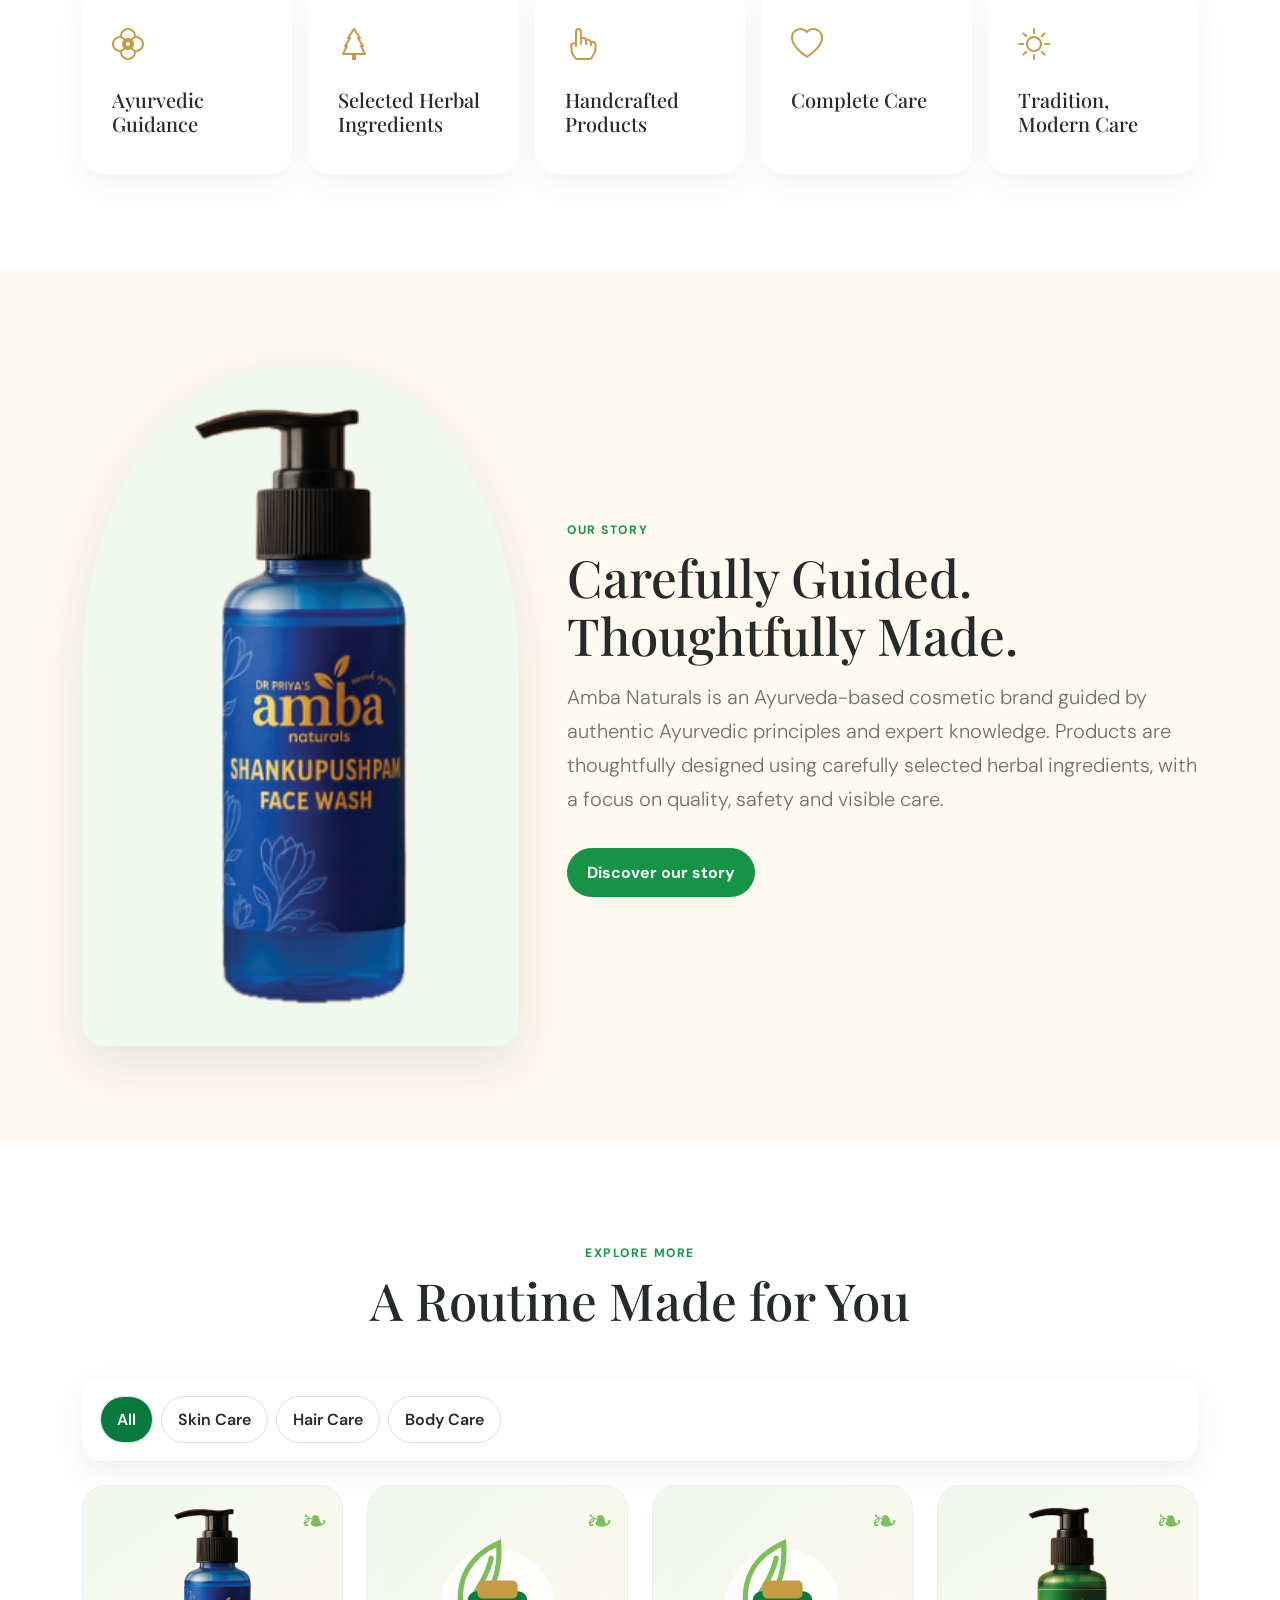
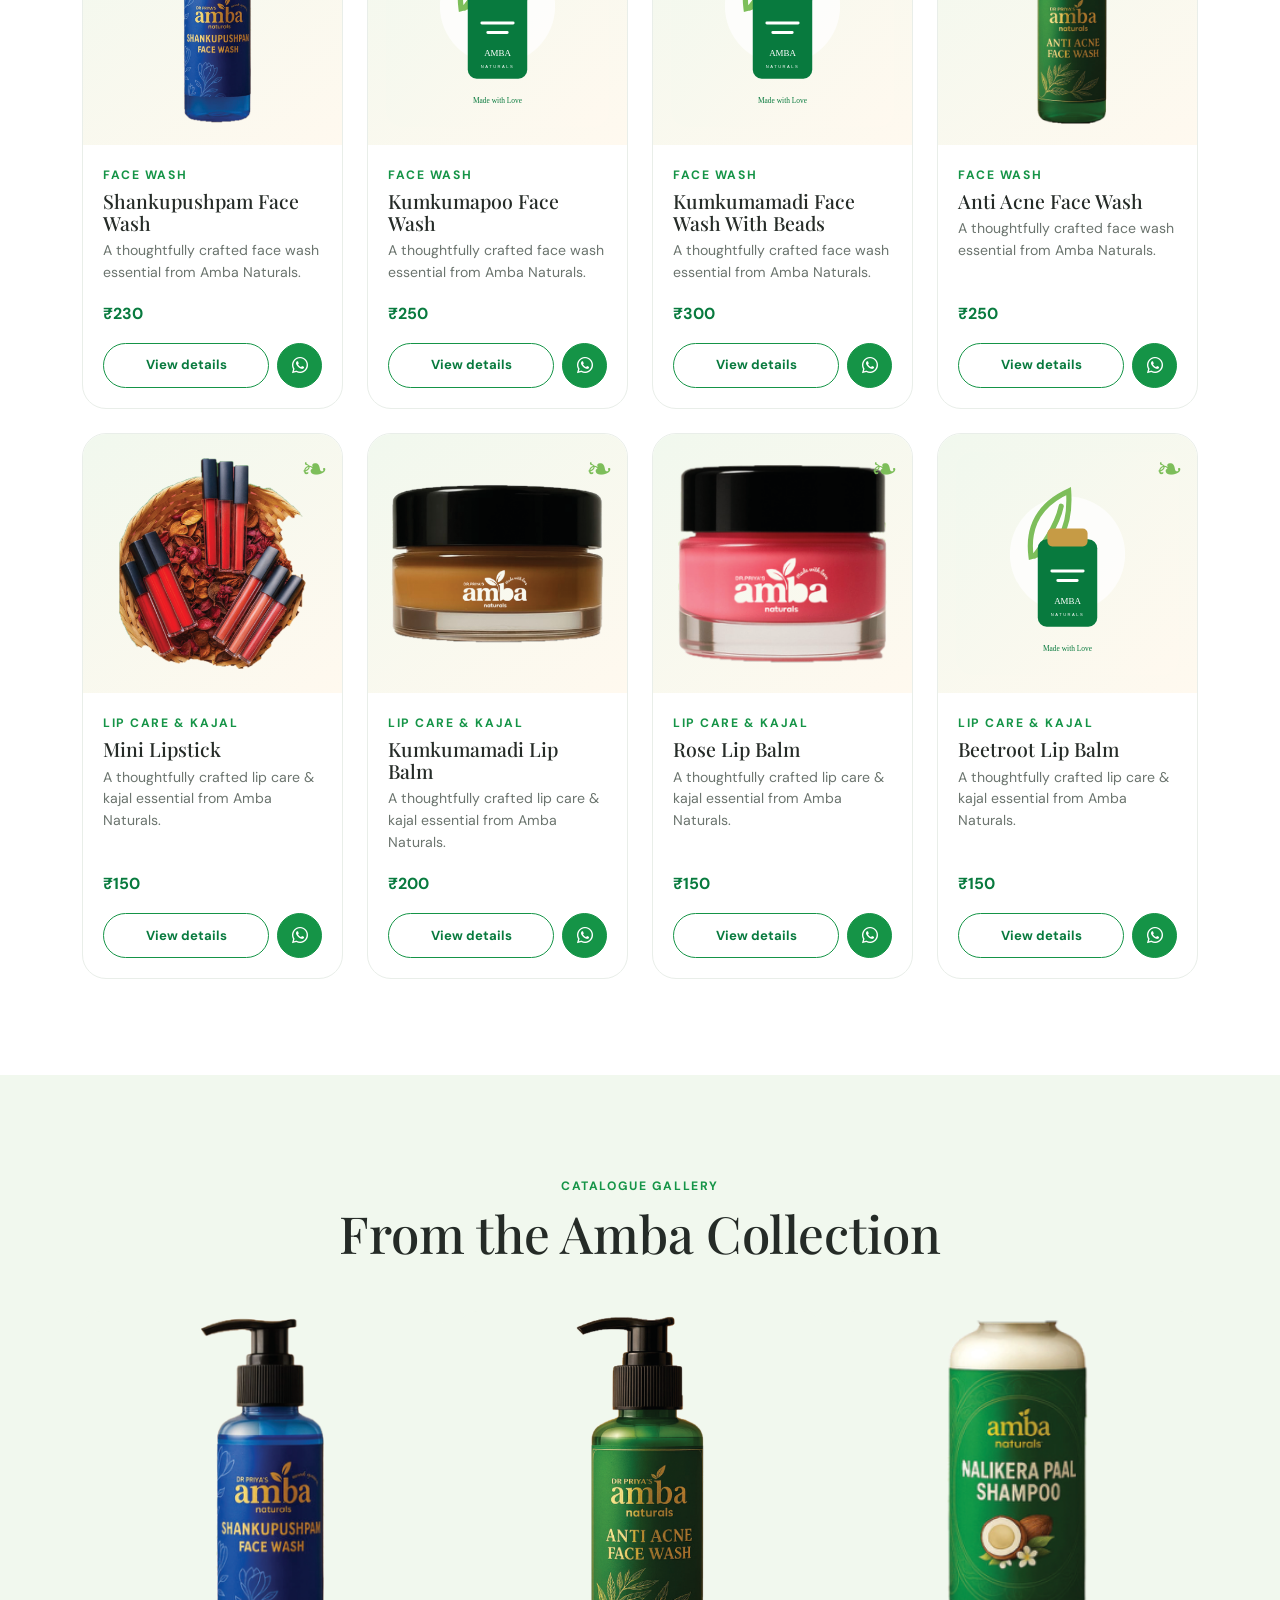
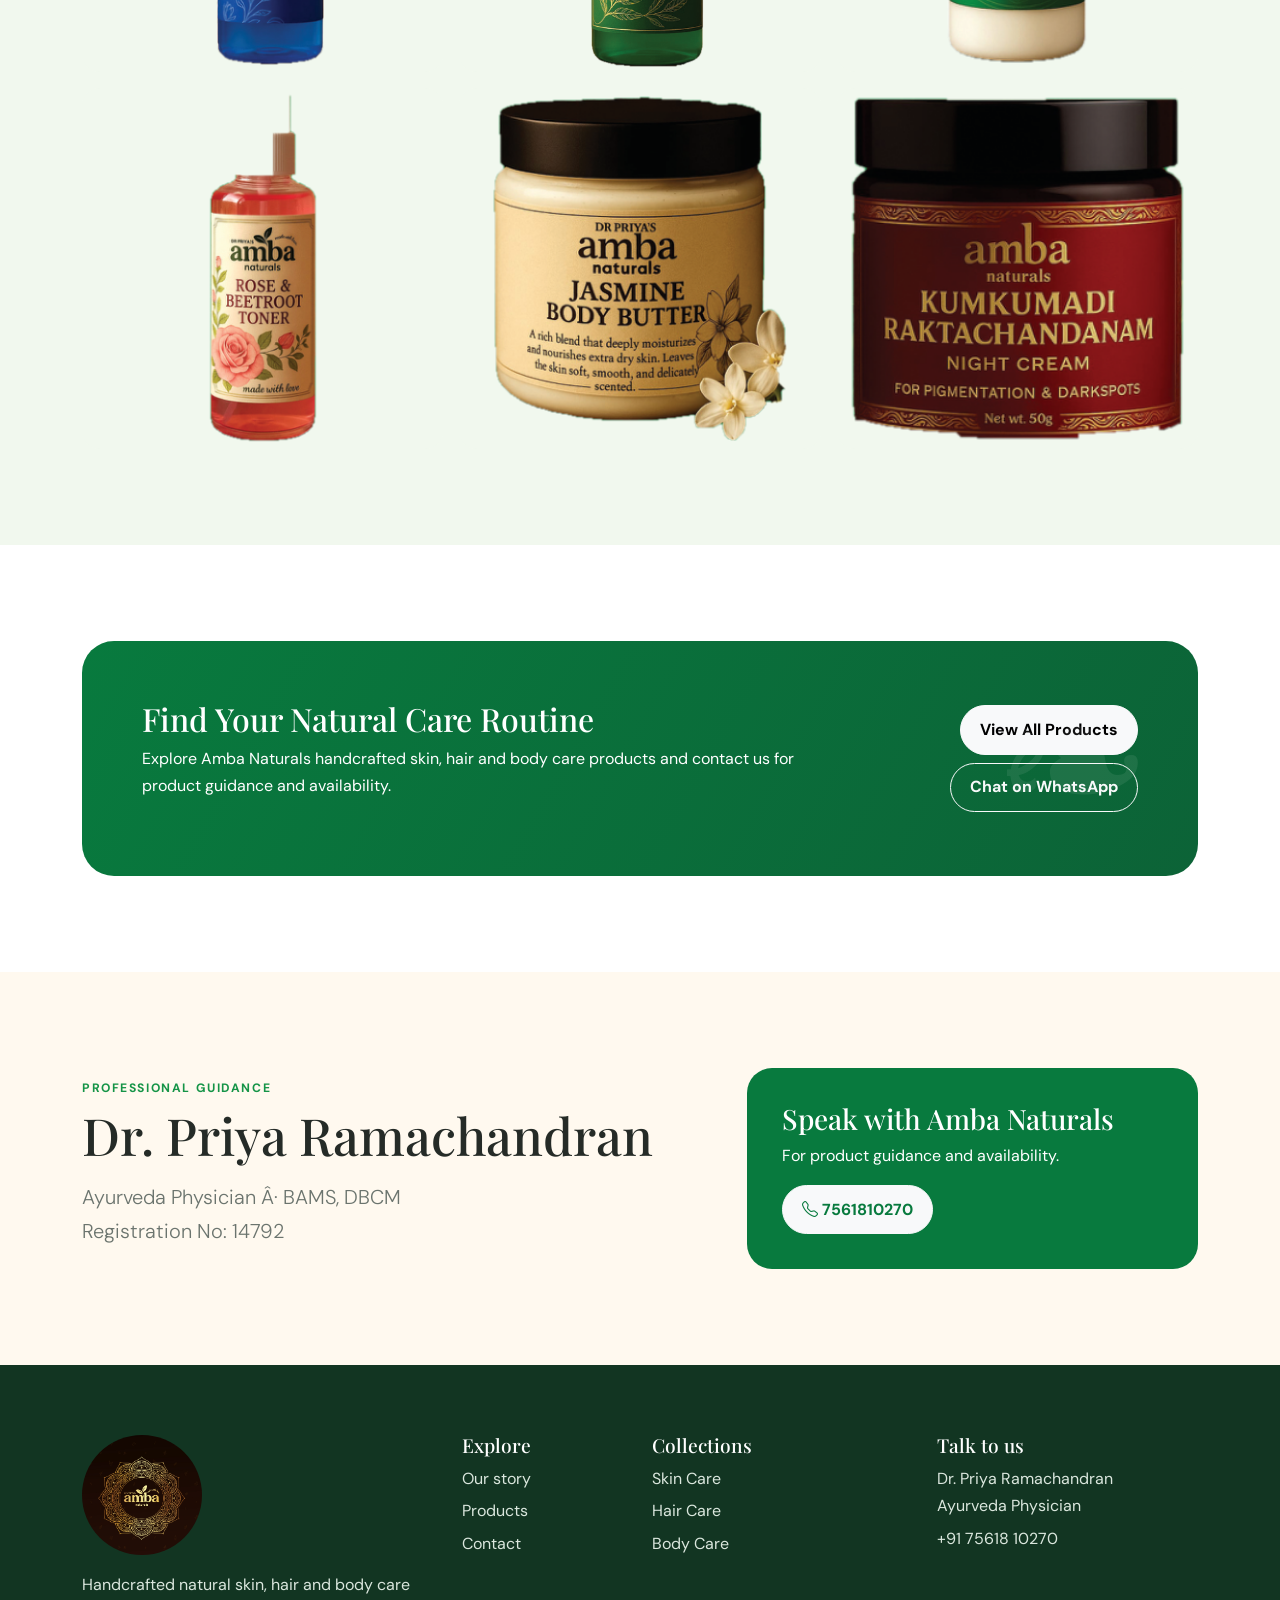
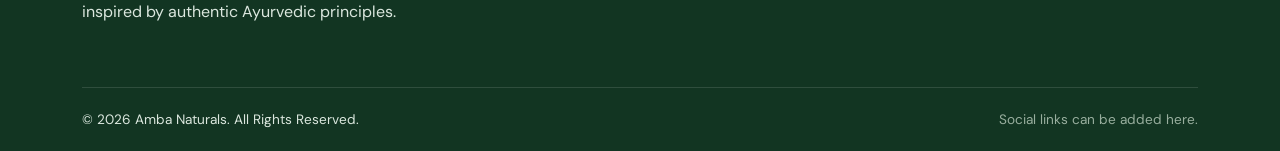
==== commit 640f1fef: "fix for banner image" ====
--- a/index.html
+++ b/index.html
@@ -1,5 +1,5 @@
-<!doctype html><html lang="en"><head><base href="https://unnibharatham.github.io/ambawebsite/"><meta charset="utf-8"><meta name="viewport" content="width=device-width,initial-scale=1"><title>Dr. Priya's Amba Naturals | Handcrafted Ayurvedic Care</title><meta name="description" content="Explore handcrafted natural skin, hair and body care from Dr. Priya's Amba Naturals."><meta property="og:title" content="Amba Naturals â€” Made with Love"><meta property="og:description" content="Ayurveda-inspired skin, hair and body care."><meta property="og:type" content="website"><meta property="og:image" content="https://unnibharatham.github.io/ambawebsite/assets/images/products/Shankupushpam%20face%20wash.png"><meta name="twitter:image" content="https://unnibharatham.github.io/ambawebsite/assets/images/products/Shankupushpam%20face%20wash.png"><meta name="twitter:card" content="summary_large_image"><link rel="canonical" href="https://unnibharatham.github.io/ambawebsite/"><meta property="og:url" content="https://unnibharatham.github.io/ambawebsite/"><link rel="icon" href="assets/images/logo/amba-logo.jpg"><link href="https://cdn.jsdelivr.net/npm/bootstrap@5.3.3/dist/css/bootstrap.min.css" rel="stylesheet"><link href="https://cdn.jsdelivr.net/npm/bootstrap-icons@1.11.3/font/bootstrap-icons.min.css" rel="stylesheet"><link href="assets/css/style.css" rel="stylesheet"><link href="assets/css/responsive.css" rel="stylesheet"><script type="application/ld+json">{"@context":"https://schema.org","@type":"HealthAndBeautyBusiness","name":"Dr. Priya's Amba Naturals","telephone":"+917561810270","founder":{"@type":"Person","name":"Dr. Priya Ramachandran"}}</script></head><body><div id="preloader" class="preloader"><img src="assets/images/logo/amba-logo.jpg" alt="Loading Amba Naturals" width="240" height="80"></div><header id="siteHeader"></header><main>
-<section class="hero"><div class="container"><div class="row align-items-center"><div class="col-lg-6 reveal"><span class="eyebrow">Dr. Priya's Amba Naturals Â· Made with Love</span><h1 class="display-title">Tradition Meets Modern Skincare</h1><p class="lead">Discover handcrafted natural skin, hair and body care inspired by authentic Ayurvedic principles and thoughtfully selected herbal ingredients.</p><div class="d-flex flex-column flex-sm-row gap-2 mt-4"><a href="products.html" class="btn btn-brand btn-lg">Explore Products</a><a href="https://wa.me/917561810270" class="btn btn-outline-brand btn-lg"><i class="bi bi-whatsapp"></i> Enquire on WhatsApp</a></div></div><div class="col-lg-6"><div class="hero-art"><div class="hero-orb"></div><img src="assets/images/products/Shankupushpam face wash.png" alt="Amba Naturals handcrafted product collection" width="650" height="650"><div class="hero-badge">Ayurveda-inspired<br><small>thoughtfully handcrafted</small></div></div></div></div></div></section>
+<!doctype html><html lang="en"><head><base href="https://unnibharatham.github.io/ambawebsite/"><meta charset="utf-8"><meta name="viewport" content="width=device-width,initial-scale=1"><title>Dr. Priya's Amba Naturals | Handcrafted Ayurvedic Care</title><meta name="description" content="Explore handcrafted natural skin, hair and body care from Dr. Priya's Amba Naturals."><meta property="og:title" content="Amba Naturals â€” Made with Love"><meta property="og:description" content="Ayurveda-inspired skin, hair and body care."><meta property="og:type" content="website"><meta property="og:image" content="https://unnibharatham.github.io/ambawebsite/assets/images/logo/amba-whatsapp-preview.png"><meta property="og:image:secure_url" content="https://unnibharatham.github.io/ambawebsite/assets/images/logo/amba-whatsapp-preview.png"><meta property="og:image:type" content="image/png"><meta property="og:image:width" content="1536"><meta property="og:image:height" content="816"><meta property="og:image:alt" content="Dr. Priya's Amba Naturals"><meta name="twitter:card" content="summary_large_image"><meta name="twitter:image" content="https://unnibharatham.github.io/ambawebsite/assets/images/logo/amba-whatsapp-preview.png"><meta name="twitter:image:alt" content="Dr. Priya's Amba Naturals"><link rel="canonical" href="https://unnibharatham.github.io/ambawebsite/"><meta property="og:url" content="https://unnibharatham.github.io/ambawebsite/"><link rel="icon" href="assets/images/logo/amba-logo.jpg"><link href="https://cdn.jsdelivr.net/npm/bootstrap@5.3.3/dist/css/bootstrap.min.css" rel="stylesheet"><link href="https://cdn.jsdelivr.net/npm/bootstrap-icons@1.11.3/font/bootstrap-icons.min.css" rel="stylesheet"><link href="assets/css/style.css" rel="stylesheet"><link href="assets/css/responsive.css" rel="stylesheet"><script type="application/ld+json">{"@context":"https://schema.org","@type":"HealthAndBeautyBusiness","name":"Dr. Priya's Amba Naturals","telephone":"+917561810270","founder":{"@type":"Person","name":"Dr. Priya Ramachandran"}}</script></head><body><div id="preloader" class="preloader"><img src="assets/images/logo/amba-logo.jpg" alt="Loading Amba Naturals" width="240" height="80"></div><header id="siteHeader"></header><main>
+<section class="hero"><div class="container"><div class="row align-items-center"><div class="col-lg-6 reveal"><span class="eyebrow">Dr. Priya's Amba Naturals Â· Made with Love</span><h1 class="display-title">Tradition Meets Modern Skincare</h1><p class="lead">Discover handcrafted natural skin, hair and body care inspired by authentic Ayurvedic principles and thoughtfully selected herbal ingredients.</p><div class="d-flex flex-column flex-sm-row gap-2 mt-4"><a href="products.html" class="btn btn-brand btn-lg">Explore Products</a><a href="https://wa.me/917561810270" class="btn btn-outline-brand btn-lg"><i class="bi bi-whatsapp"></i> Enquire on WhatsApp</a></div></div><div class="col-lg-6"><div class="hero-art"><div class="hero-orb"></div><img class="hero-logo" src="assets/images/logo/amba-logo.jpg" alt="Dr. Priya's Amba Naturals — Made with Love" width="650" height="650"><div class="hero-badge">Ayurveda-inspired<br><small>thoughtfully handcrafted</small></div></div></div></div></div></section>
 <section class="section" id="categories"><div class="container"><div class="text-center mb-5 reveal"><span class="eyebrow">Find your ritual</span><h2 class="section-title">Care for Every Part of You</h2></div><div class="row row-cols-2 row-cols-md-3 row-cols-lg-5 g-3" id="categoryCards"><div class="col"><a class="category-card d-block" href="products.html?category=Skin%20Care"><i class="bi bi-droplet"></i><h3>Face Wash</h3><p>Gentle everyday cleansing care.</p></a></div><div class="col"><a class="category-card d-block" href="products.html?category=Lip%20Care"><i class="bi bi-heart"></i><h3>Lip Care & Kajal</h3><p>Thoughtful daily essentials.</p></a></div><div class="col"><a class="category-card d-block" href="products.html?category=Body%20Care"><i class="bi bi-stars"></i><h3>Soaps</h3><p>Handcrafted cleansing bars.</p></a></div><div class="col"><a class="category-card d-block" href="products.html?category=Hair%20Care"><i class="bi bi-flower1"></i><h3>Hair Care</h3><p>Shampoo, masks and oils.</p></a></div><div class="col"><a class="category-card d-block" href="products.html?category=Oils"><i class="bi bi-moisture"></i><h3>Tailams & Oils</h3><p>Ayurveda-inspired oil care.</p></a></div></div></div></section>
 <section class="section section-soft"><div class="container"><div class="d-flex justify-content-between align-items-end mb-5 reveal"><div><span class="eyebrow">Customer favourites</span><h2 class="section-title mb-0">Featured Products</h2></div><a href="products.html" class="btn btn-outline-brand d-none d-md-inline-flex">View all</a></div><div id="featuredGrid" class="product-grid"></div></div></section>
 <section class="section"><div class="container"><div class="text-center mb-5 reveal"><span class="eyebrow">Our approach</span><h2 class="section-title">Natural Beauty Backed by Tradition</h2></div><div class="row row-cols-1 row-cols-md-2 row-cols-lg-5 g-3"><div class="col"><div class="feature-card"><i class="bi bi-flower2"></i><h3 class="h5 mt-3">Ayurvedic Guidance</h3></div></div><div class="col"><div class="feature-card"><i class="bi bi-tree"></i><h3 class="h5 mt-3">Selected Herbal Ingredients</h3></div></div><div class="col"><div class="feature-card"><i class="bi bi-hand-index"></i><h3 class="h5 mt-3">Handcrafted Products</h3></div></div><div class="col"><div class="feature-card"><i class="bi bi-heart"></i><h3 class="h5 mt-3">Complete Care</h3></div></div><div class="col"><div class="feature-card"><i class="bi bi-sun"></i><h3 class="h5 mt-3">Tradition, Modern Care</h3></div></div></div></div></section>
--- a/assets/css/style.css
+++ b/assets/css/style.css
@@ -6,3 +6,4 @@
 .offcanvas-header img{width:50px;height:50px;object-fit:cover;border-radius:50%}
 .site-footer img{width:120px;height:120px;object-fit:cover;border-radius:50%;filter:none!important}
 .preloader img{width:min(58vw,260px);height:auto;aspect-ratio:1;object-fit:cover;border-radius:50%}
+.hero-art img.hero-logo{inset:12%;width:76%;height:76%;object-fit:cover;border-radius:50%;box-shadow:0 18px 50px rgba(43,20,8,.2)}
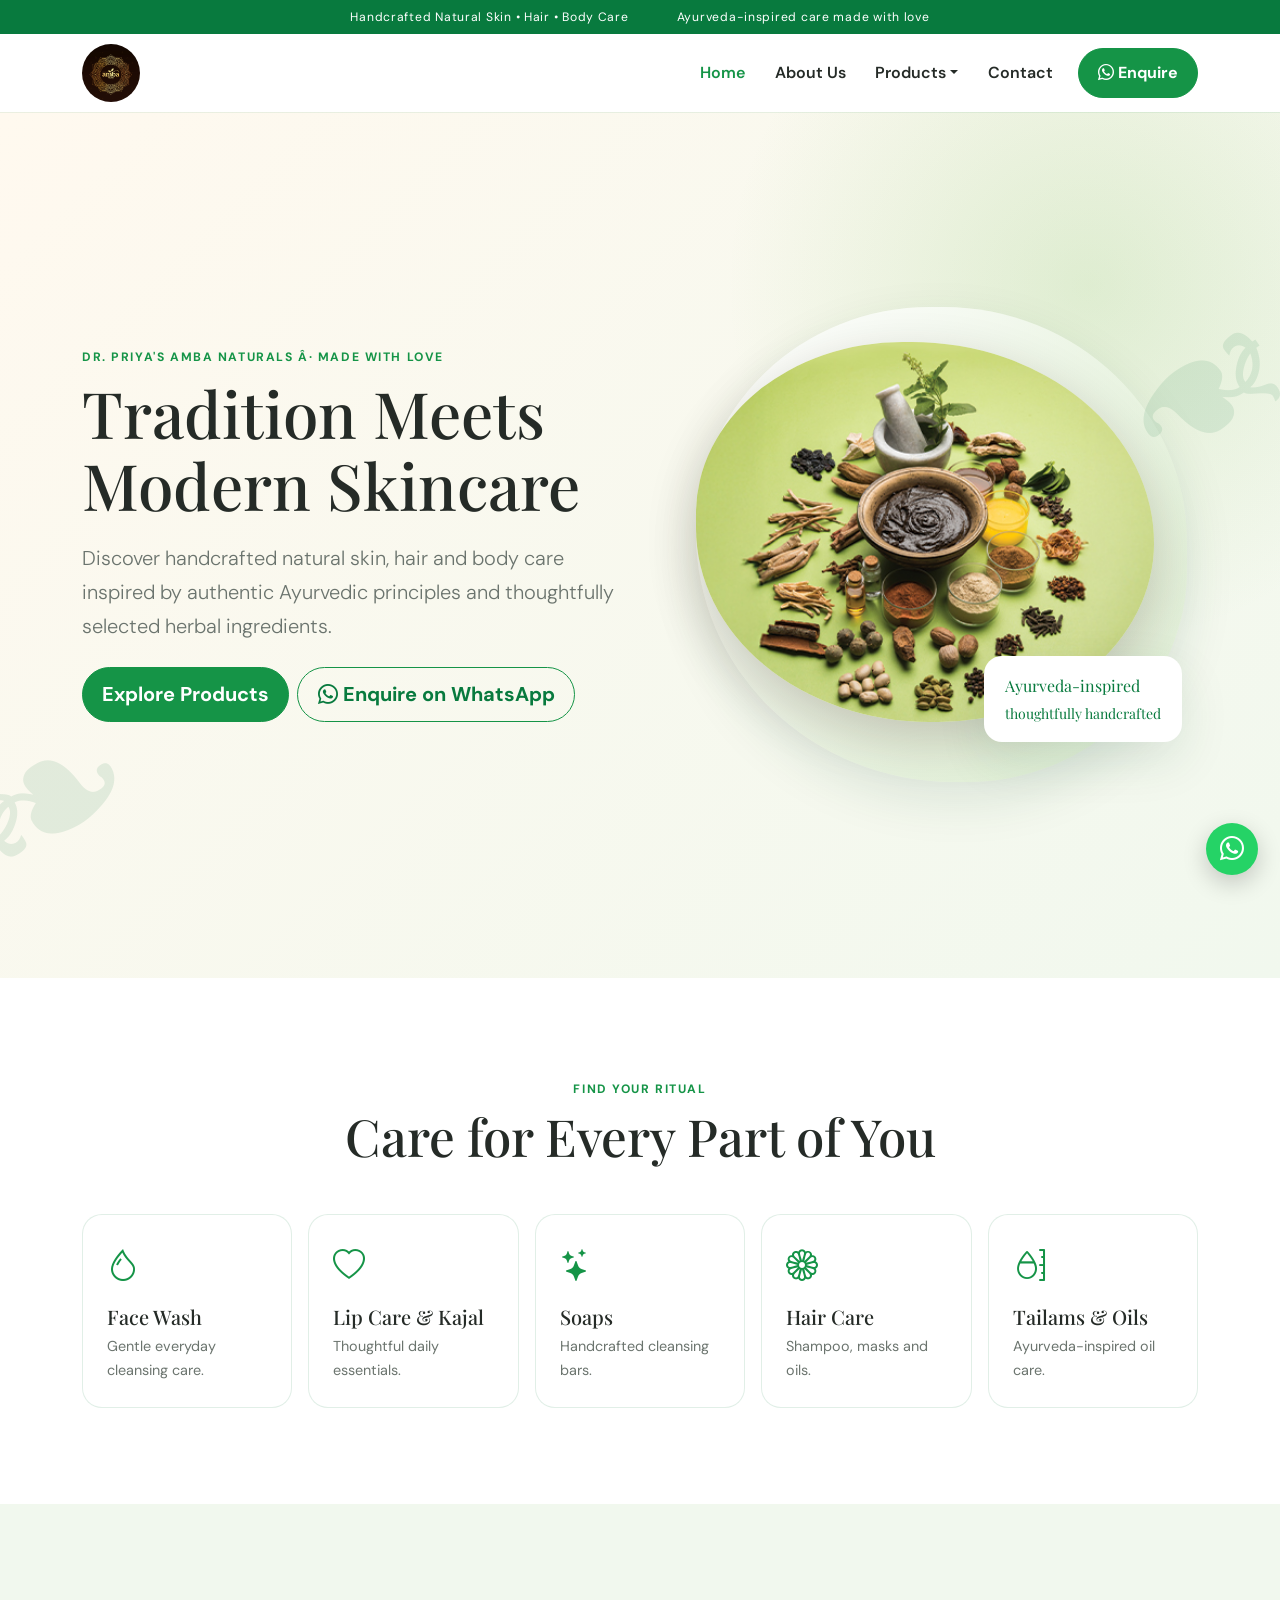
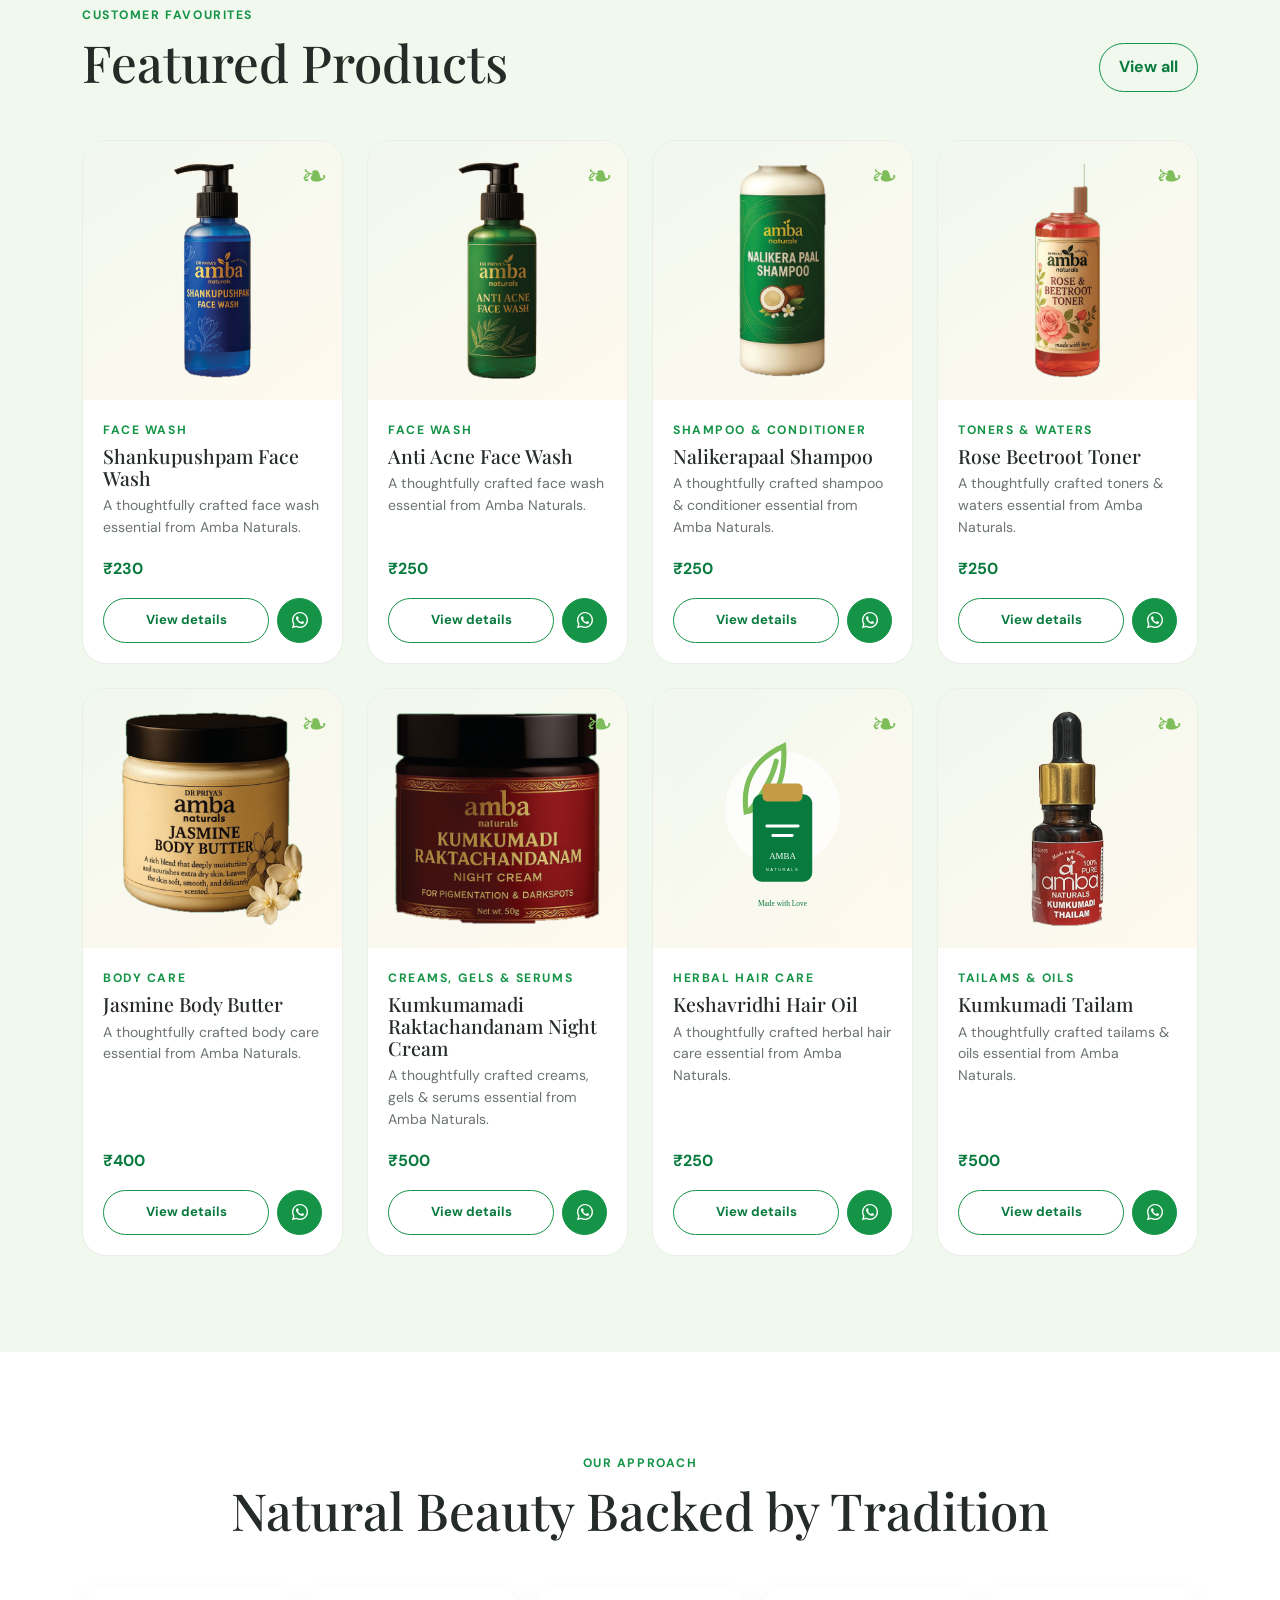
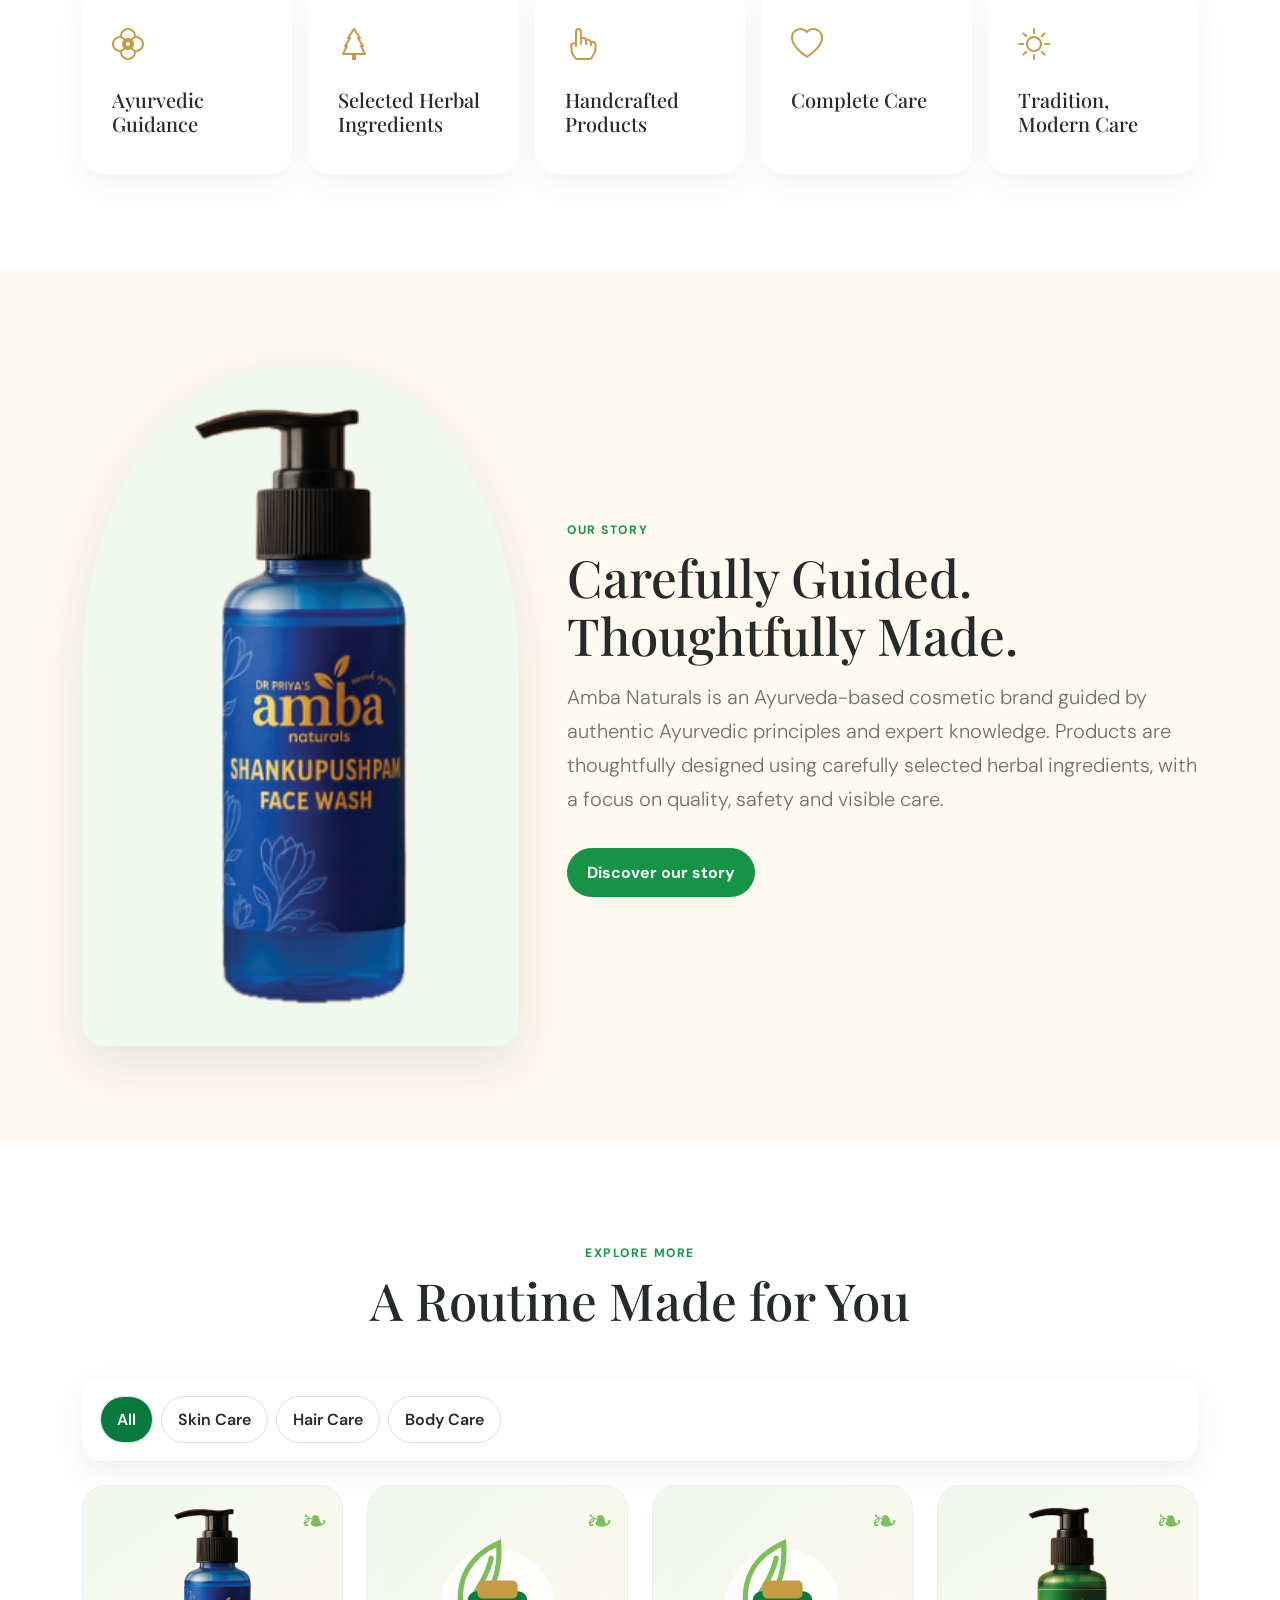
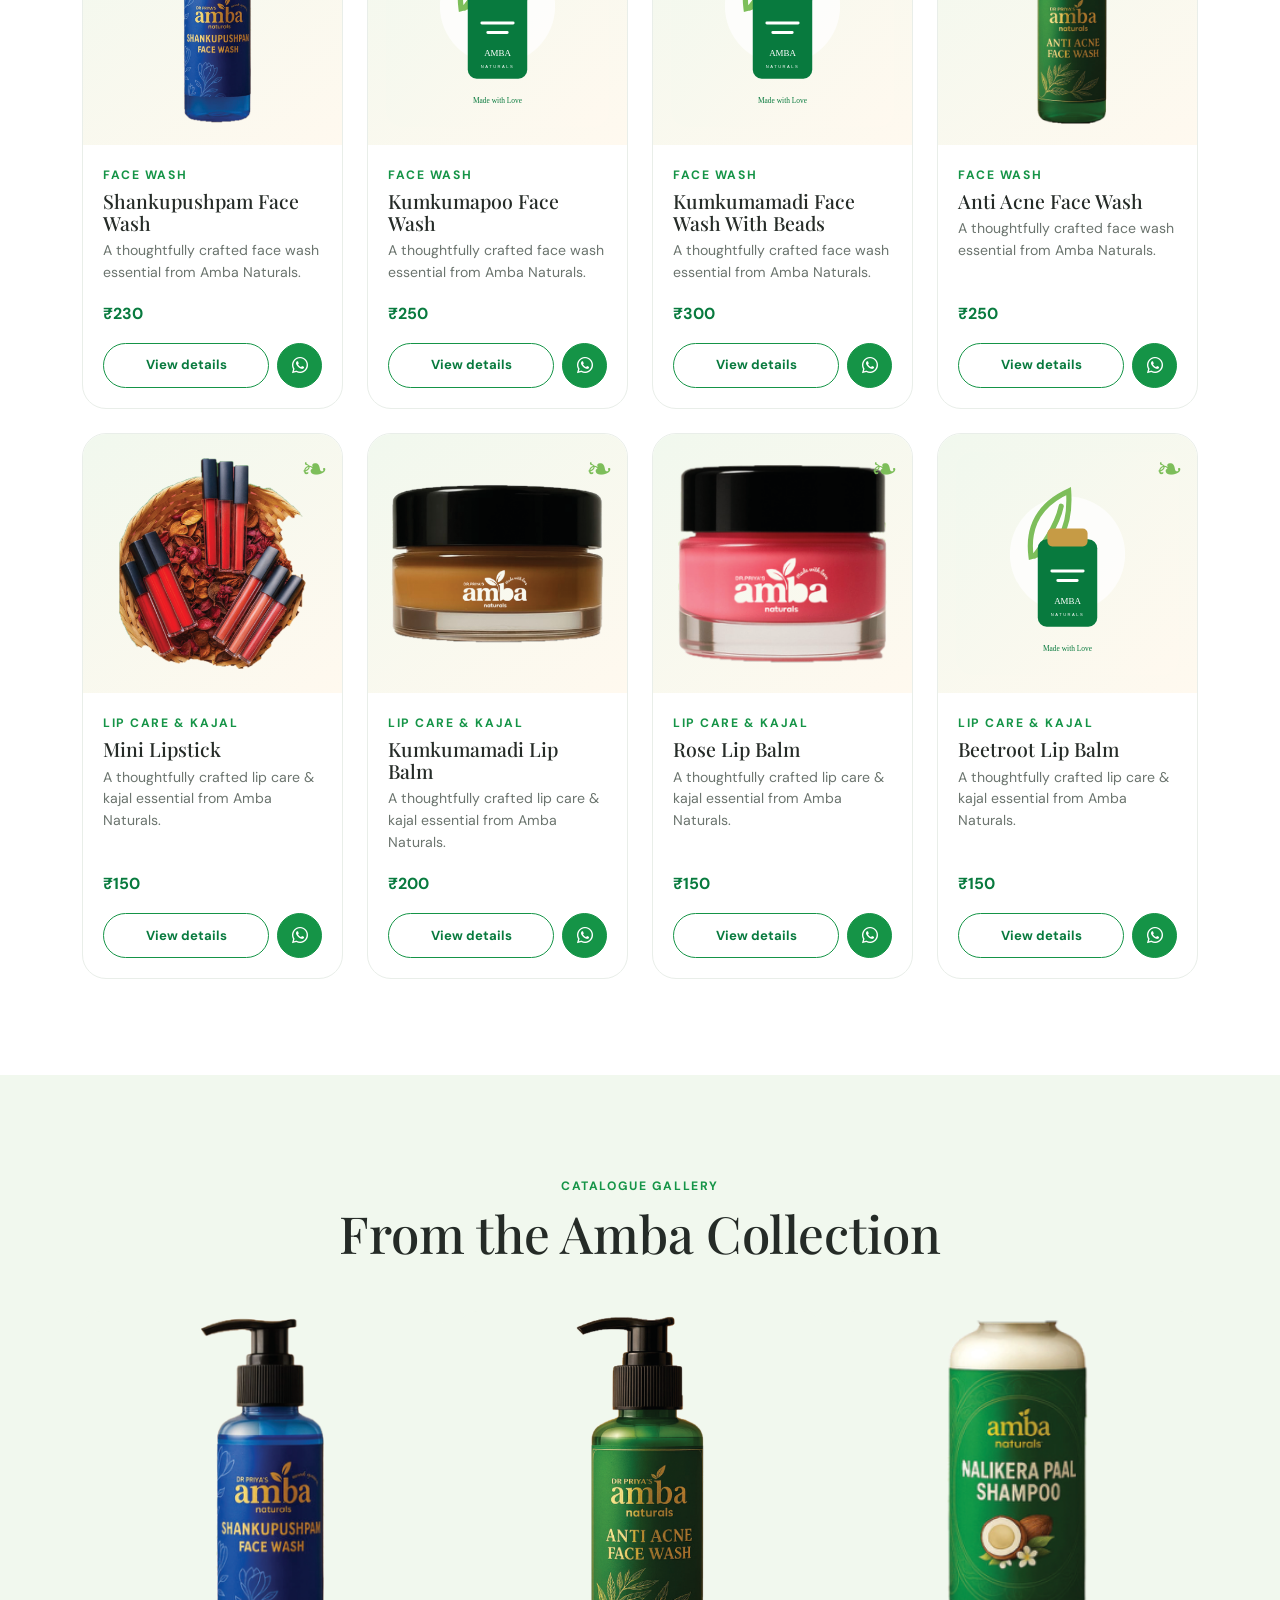
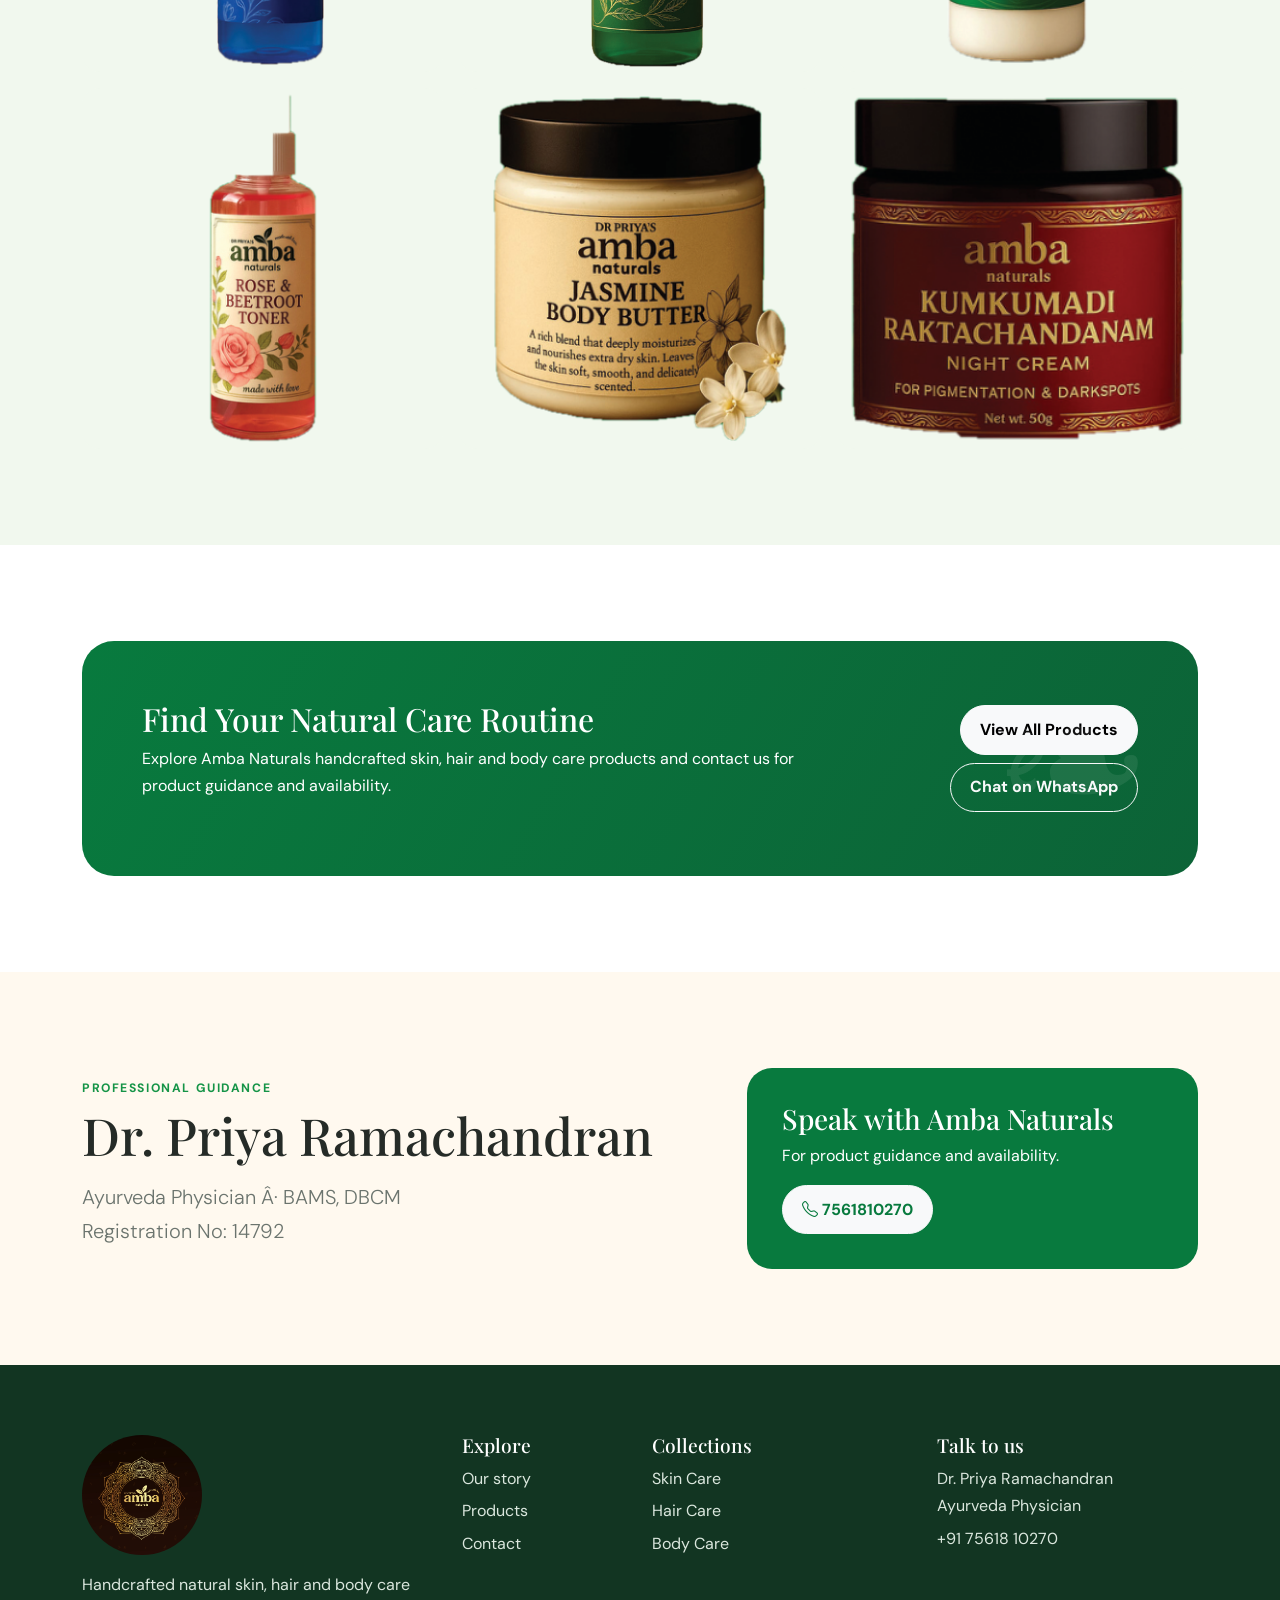
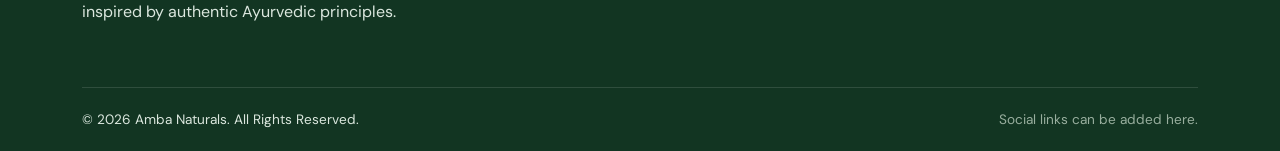
==== commit 52a2c8af: "fix on the ayur veda image" ====
--- a/index.html
+++ b/index.html
@@ -1,5 +1,5 @@
 <!doctype html><html lang="en"><head><base href="https://unnibharatham.github.io/ambawebsite/"><meta charset="utf-8"><meta name="viewport" content="width=device-width,initial-scale=1"><title>Dr. Priya's Amba Naturals | Handcrafted Ayurvedic Care</title><meta name="description" content="Explore handcrafted natural skin, hair and body care from Dr. Priya's Amba Naturals."><meta property="og:title" content="Amba Naturals â€” Made with Love"><meta property="og:description" content="Ayurveda-inspired skin, hair and body care."><meta property="og:type" content="website"><meta property="og:image" content="https://unnibharatham.github.io/ambawebsite/assets/images/logo/amba-whatsapp-preview.png"><meta property="og:image:secure_url" content="https://unnibharatham.github.io/ambawebsite/assets/images/logo/amba-whatsapp-preview.png"><meta property="og:image:type" content="image/png"><meta property="og:image:width" content="1536"><meta property="og:image:height" content="816"><meta property="og:image:alt" content="Dr. Priya's Amba Naturals"><meta name="twitter:card" content="summary_large_image"><meta name="twitter:image" content="https://unnibharatham.github.io/ambawebsite/assets/images/logo/amba-whatsapp-preview.png"><meta name="twitter:image:alt" content="Dr. Priya's Amba Naturals"><link rel="canonical" href="https://unnibharatham.github.io/ambawebsite/"><meta property="og:url" content="https://unnibharatham.github.io/ambawebsite/"><link rel="icon" href="assets/images/logo/amba-logo.jpg"><link href="https://cdn.jsdelivr.net/npm/bootstrap@5.3.3/dist/css/bootstrap.min.css" rel="stylesheet"><link href="https://cdn.jsdelivr.net/npm/bootstrap-icons@1.11.3/font/bootstrap-icons.min.css" rel="stylesheet"><link href="assets/css/style.css" rel="stylesheet"><link href="assets/css/responsive.css" rel="stylesheet"><script type="application/ld+json">{"@context":"https://schema.org","@type":"HealthAndBeautyBusiness","name":"Dr. Priya's Amba Naturals","telephone":"+917561810270","founder":{"@type":"Person","name":"Dr. Priya Ramachandran"}}</script></head><body><div id="preloader" class="preloader"><img src="assets/images/logo/amba-logo.jpg" alt="Loading Amba Naturals" width="240" height="80"></div><header id="siteHeader"></header><main>
-<section class="hero"><div class="container"><div class="row align-items-center"><div class="col-lg-6 reveal"><span class="eyebrow">Dr. Priya's Amba Naturals Â· Made with Love</span><h1 class="display-title">Tradition Meets Modern Skincare</h1><p class="lead">Discover handcrafted natural skin, hair and body care inspired by authentic Ayurvedic principles and thoughtfully selected herbal ingredients.</p><div class="d-flex flex-column flex-sm-row gap-2 mt-4"><a href="products.html" class="btn btn-brand btn-lg">Explore Products</a><a href="https://wa.me/917561810270" class="btn btn-outline-brand btn-lg"><i class="bi bi-whatsapp"></i> Enquire on WhatsApp</a></div></div><div class="col-lg-6"><div class="hero-art"><div class="hero-orb"></div><img class="hero-logo" src="assets/images/logo/amba-logo.jpg" alt="Dr. Priya's Amba Naturals — Made with Love" width="650" height="650"><div class="hero-badge">Ayurveda-inspired<br><small>thoughtfully handcrafted</small></div></div></div></div></div></section>
+<section class="hero"><div class="container"><div class="row align-items-center"><div class="col-lg-6 reveal"><span class="eyebrow">Dr. Priya's Amba Naturals Â· Made with Love</span><h1 class="display-title">Tradition Meets Modern Skincare</h1><p class="lead">Discover handcrafted natural skin, hair and body care inspired by authentic Ayurvedic principles and thoughtfully selected herbal ingredients.</p><div class="d-flex flex-column flex-sm-row gap-2 mt-4"><a href="products.html" class="btn btn-brand btn-lg">Explore Products</a><a href="https://wa.me/917561810270" class="btn btn-outline-brand btn-lg"><i class="bi bi-whatsapp"></i> Enquire on WhatsApp</a></div></div><div class="col-lg-6"><div class="hero-art"><div class="hero-orb"></div><img class="hero-ayurveda-image" src="assets/images/Ayurveda-inspired-tile.jpg" alt="Ayurvedic herbs, mortar and traditional preparations" width="500" height="350"><div class="hero-badge">Ayurveda-inspired<br><small>thoughtfully handcrafted</small></div></div></div></div></div></section>
 <section class="section" id="categories"><div class="container"><div class="text-center mb-5 reveal"><span class="eyebrow">Find your ritual</span><h2 class="section-title">Care for Every Part of You</h2></div><div class="row row-cols-2 row-cols-md-3 row-cols-lg-5 g-3" id="categoryCards"><div class="col"><a class="category-card d-block" href="products.html?category=Skin%20Care"><i class="bi bi-droplet"></i><h3>Face Wash</h3><p>Gentle everyday cleansing care.</p></a></div><div class="col"><a class="category-card d-block" href="products.html?category=Lip%20Care"><i class="bi bi-heart"></i><h3>Lip Care & Kajal</h3><p>Thoughtful daily essentials.</p></a></div><div class="col"><a class="category-card d-block" href="products.html?category=Body%20Care"><i class="bi bi-stars"></i><h3>Soaps</h3><p>Handcrafted cleansing bars.</p></a></div><div class="col"><a class="category-card d-block" href="products.html?category=Hair%20Care"><i class="bi bi-flower1"></i><h3>Hair Care</h3><p>Shampoo, masks and oils.</p></a></div><div class="col"><a class="category-card d-block" href="products.html?category=Oils"><i class="bi bi-moisture"></i><h3>Tailams & Oils</h3><p>Ayurveda-inspired oil care.</p></a></div></div></div></section>
 <section class="section section-soft"><div class="container"><div class="d-flex justify-content-between align-items-end mb-5 reveal"><div><span class="eyebrow">Customer favourites</span><h2 class="section-title mb-0">Featured Products</h2></div><a href="products.html" class="btn btn-outline-brand d-none d-md-inline-flex">View all</a></div><div id="featuredGrid" class="product-grid"></div></div></section>
 <section class="section"><div class="container"><div class="text-center mb-5 reveal"><span class="eyebrow">Our approach</span><h2 class="section-title">Natural Beauty Backed by Tradition</h2></div><div class="row row-cols-1 row-cols-md-2 row-cols-lg-5 g-3"><div class="col"><div class="feature-card"><i class="bi bi-flower2"></i><h3 class="h5 mt-3">Ayurvedic Guidance</h3></div></div><div class="col"><div class="feature-card"><i class="bi bi-tree"></i><h3 class="h5 mt-3">Selected Herbal Ingredients</h3></div></div><div class="col"><div class="feature-card"><i class="bi bi-hand-index"></i><h3 class="h5 mt-3">Handcrafted Products</h3></div></div><div class="col"><div class="feature-card"><i class="bi bi-heart"></i><h3 class="h5 mt-3">Complete Care</h3></div></div><div class="col"><div class="feature-card"><i class="bi bi-sun"></i><h3 class="h5 mt-3">Tradition, Modern Care</h3></div></div></div></div></section>
--- a/assets/css/style.css
+++ b/assets/css/style.css
@@ -6,4 +6,4 @@
 .offcanvas-header img{width:50px;height:50px;object-fit:cover;border-radius:50%}
 .site-footer img{width:120px;height:120px;object-fit:cover;border-radius:50%;filter:none!important}
 .preloader img{width:min(58vw,260px);height:auto;aspect-ratio:1;object-fit:cover;border-radius:50%}
-.hero-art img.hero-logo{inset:12%;width:76%;height:76%;object-fit:cover;border-radius:50%;box-shadow:0 18px 50px rgba(43,20,8,.2)}
+.hero-art img.hero-ayurveda-image{inset:12% 8%;width:84%;height:76%;object-fit:cover;border-radius:46% 54% 48% 52%;box-shadow:0 18px 50px rgba(43,20,8,.2)}
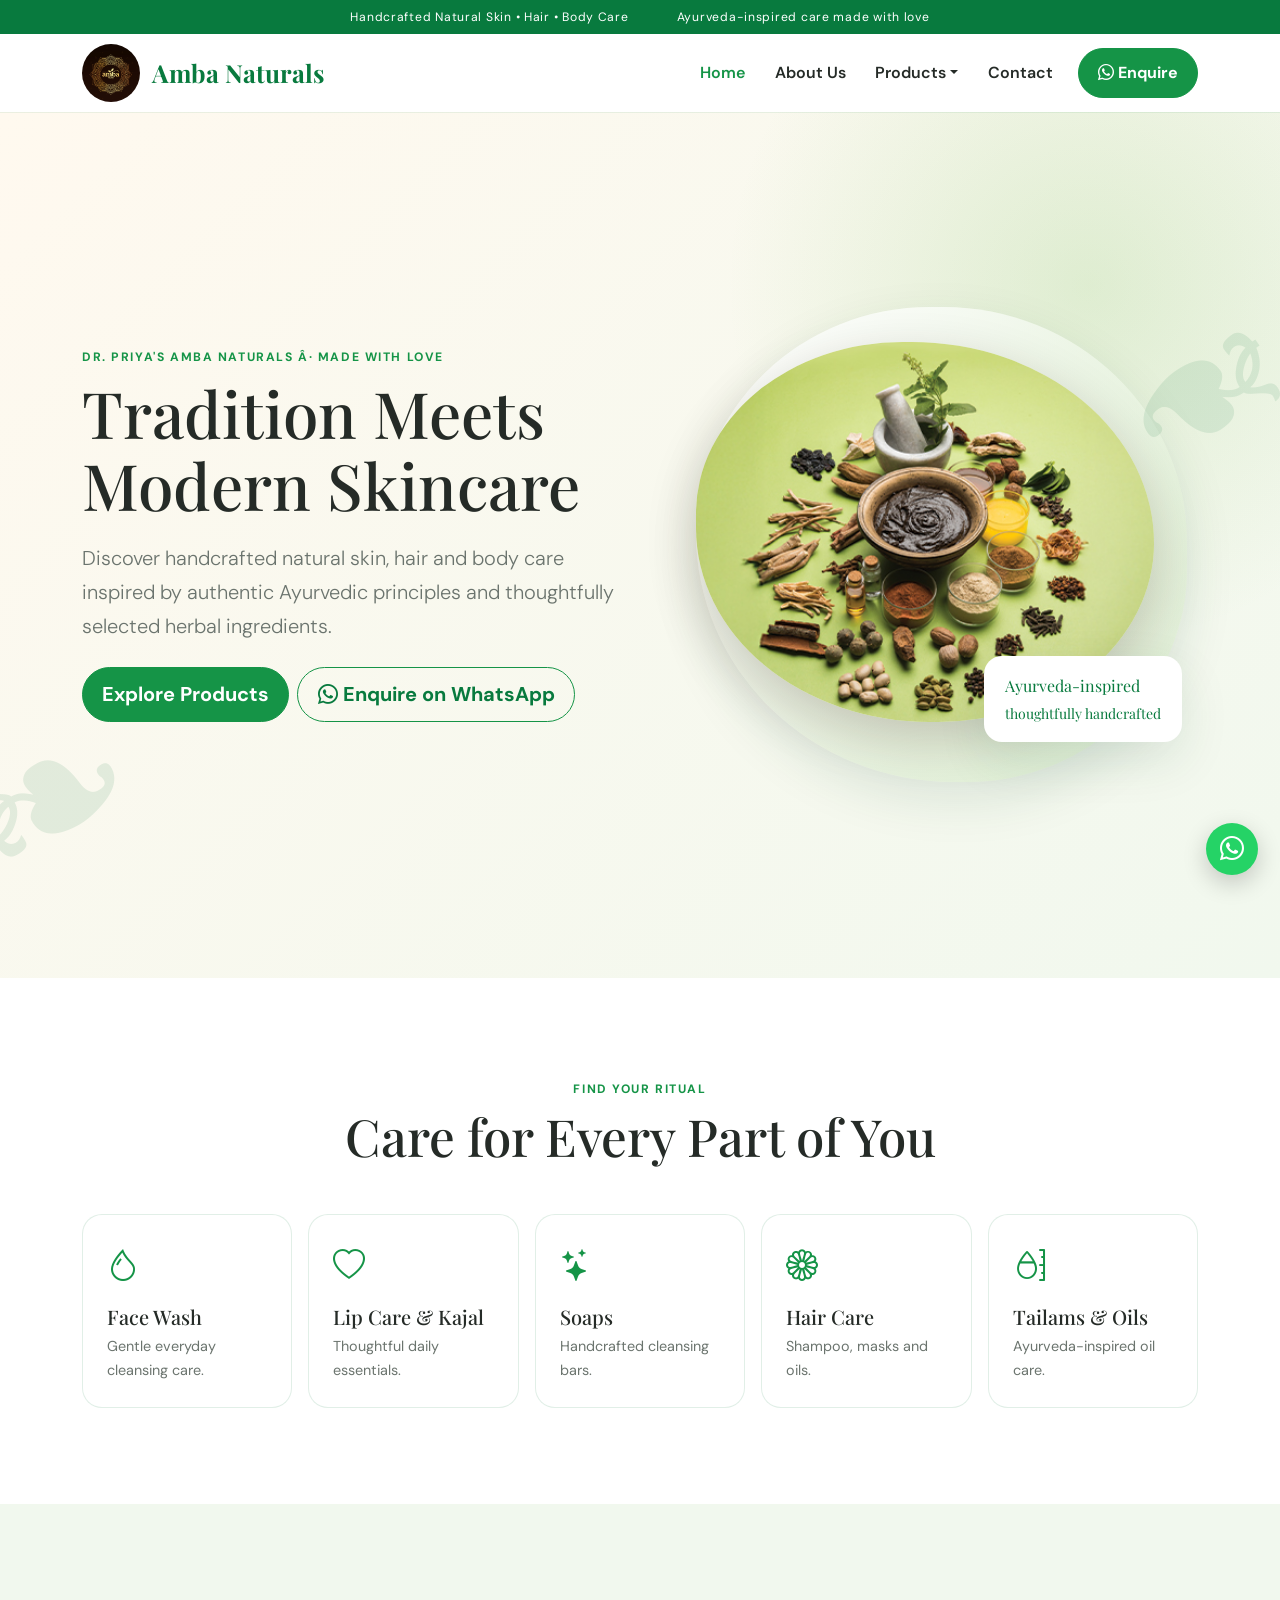
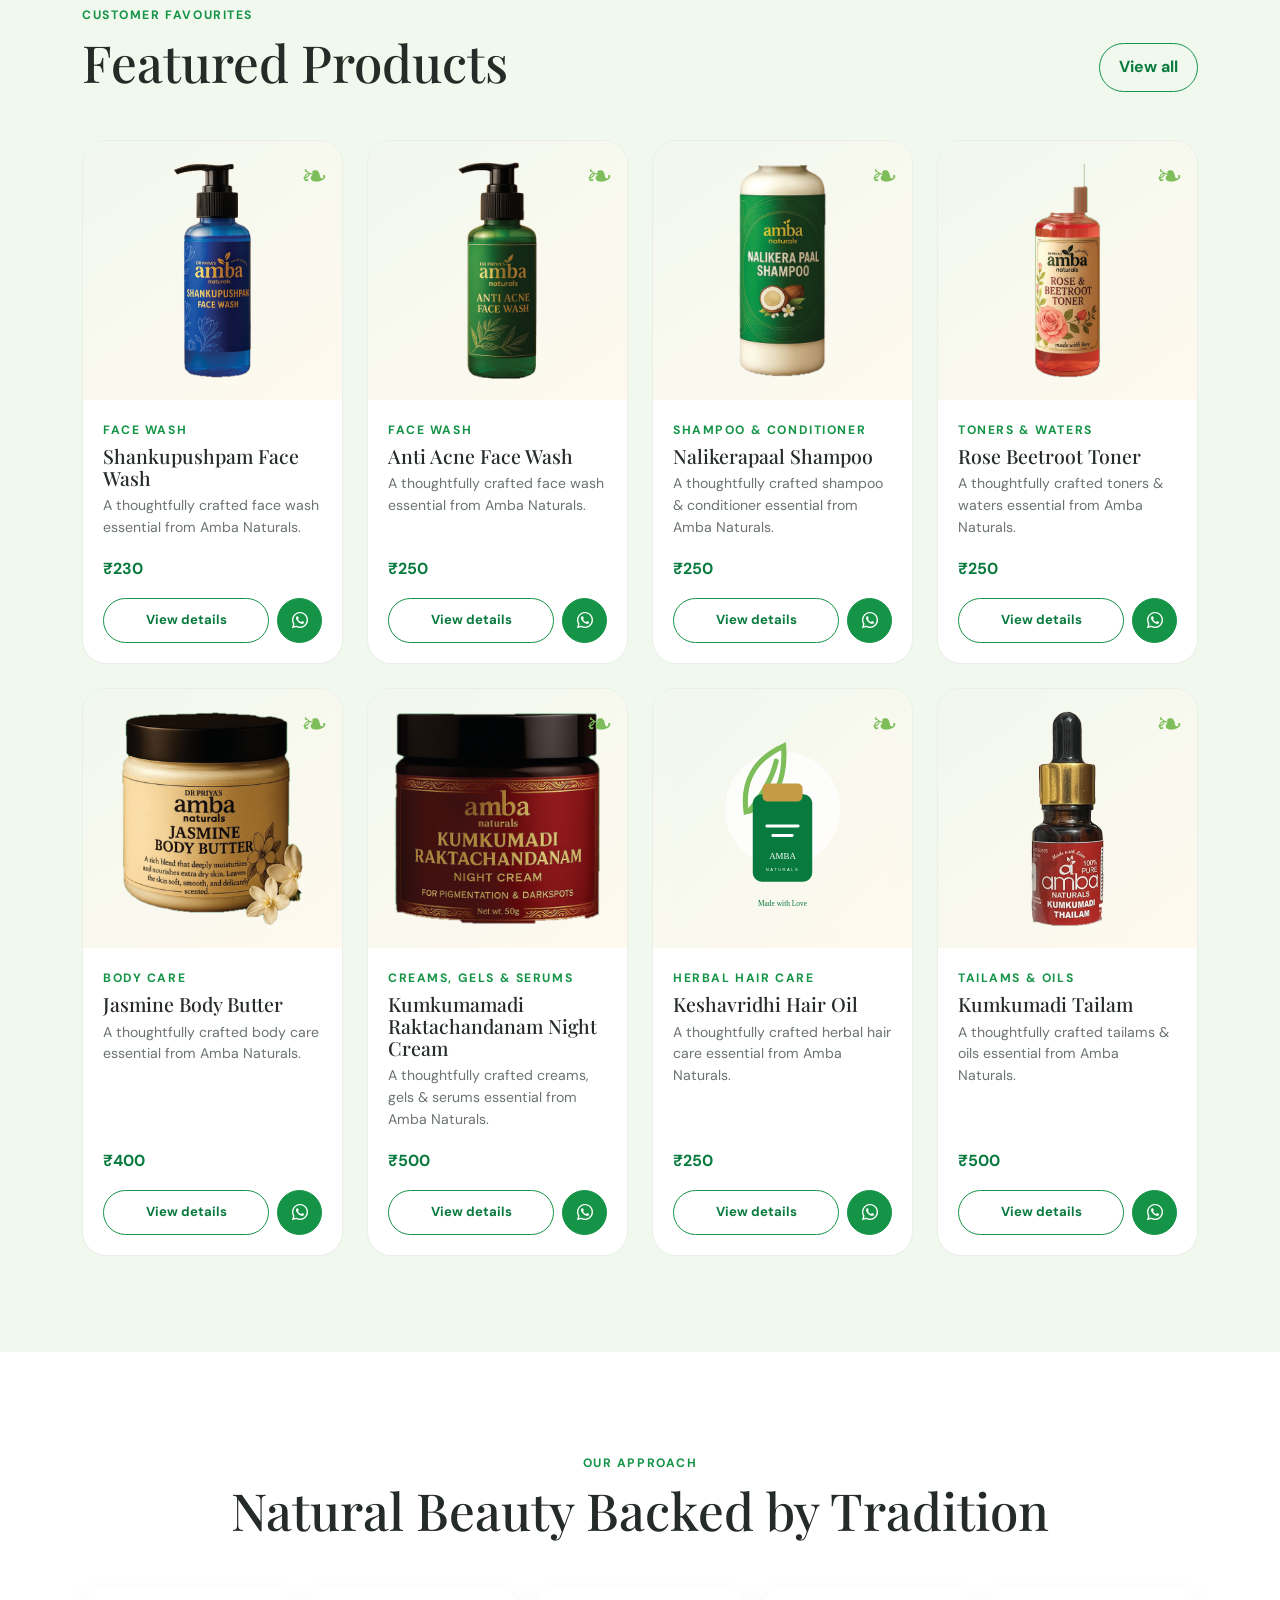
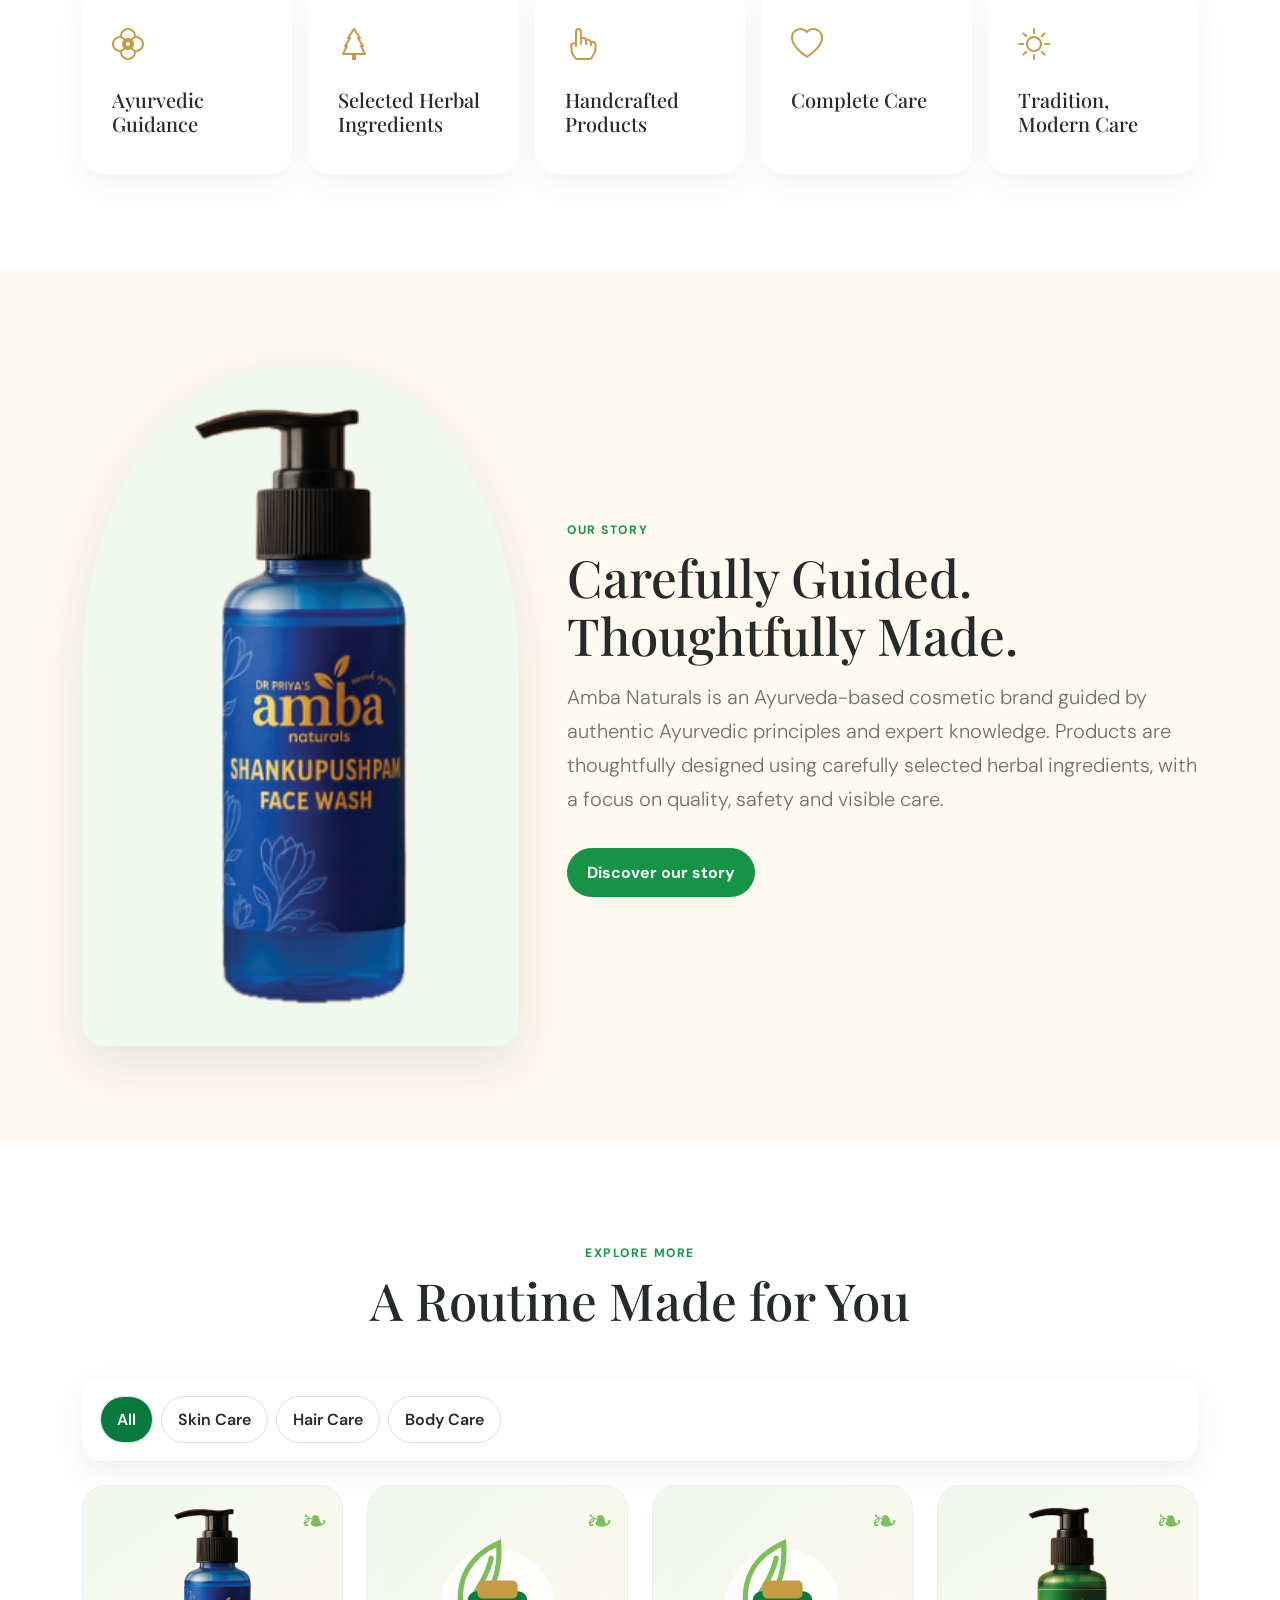
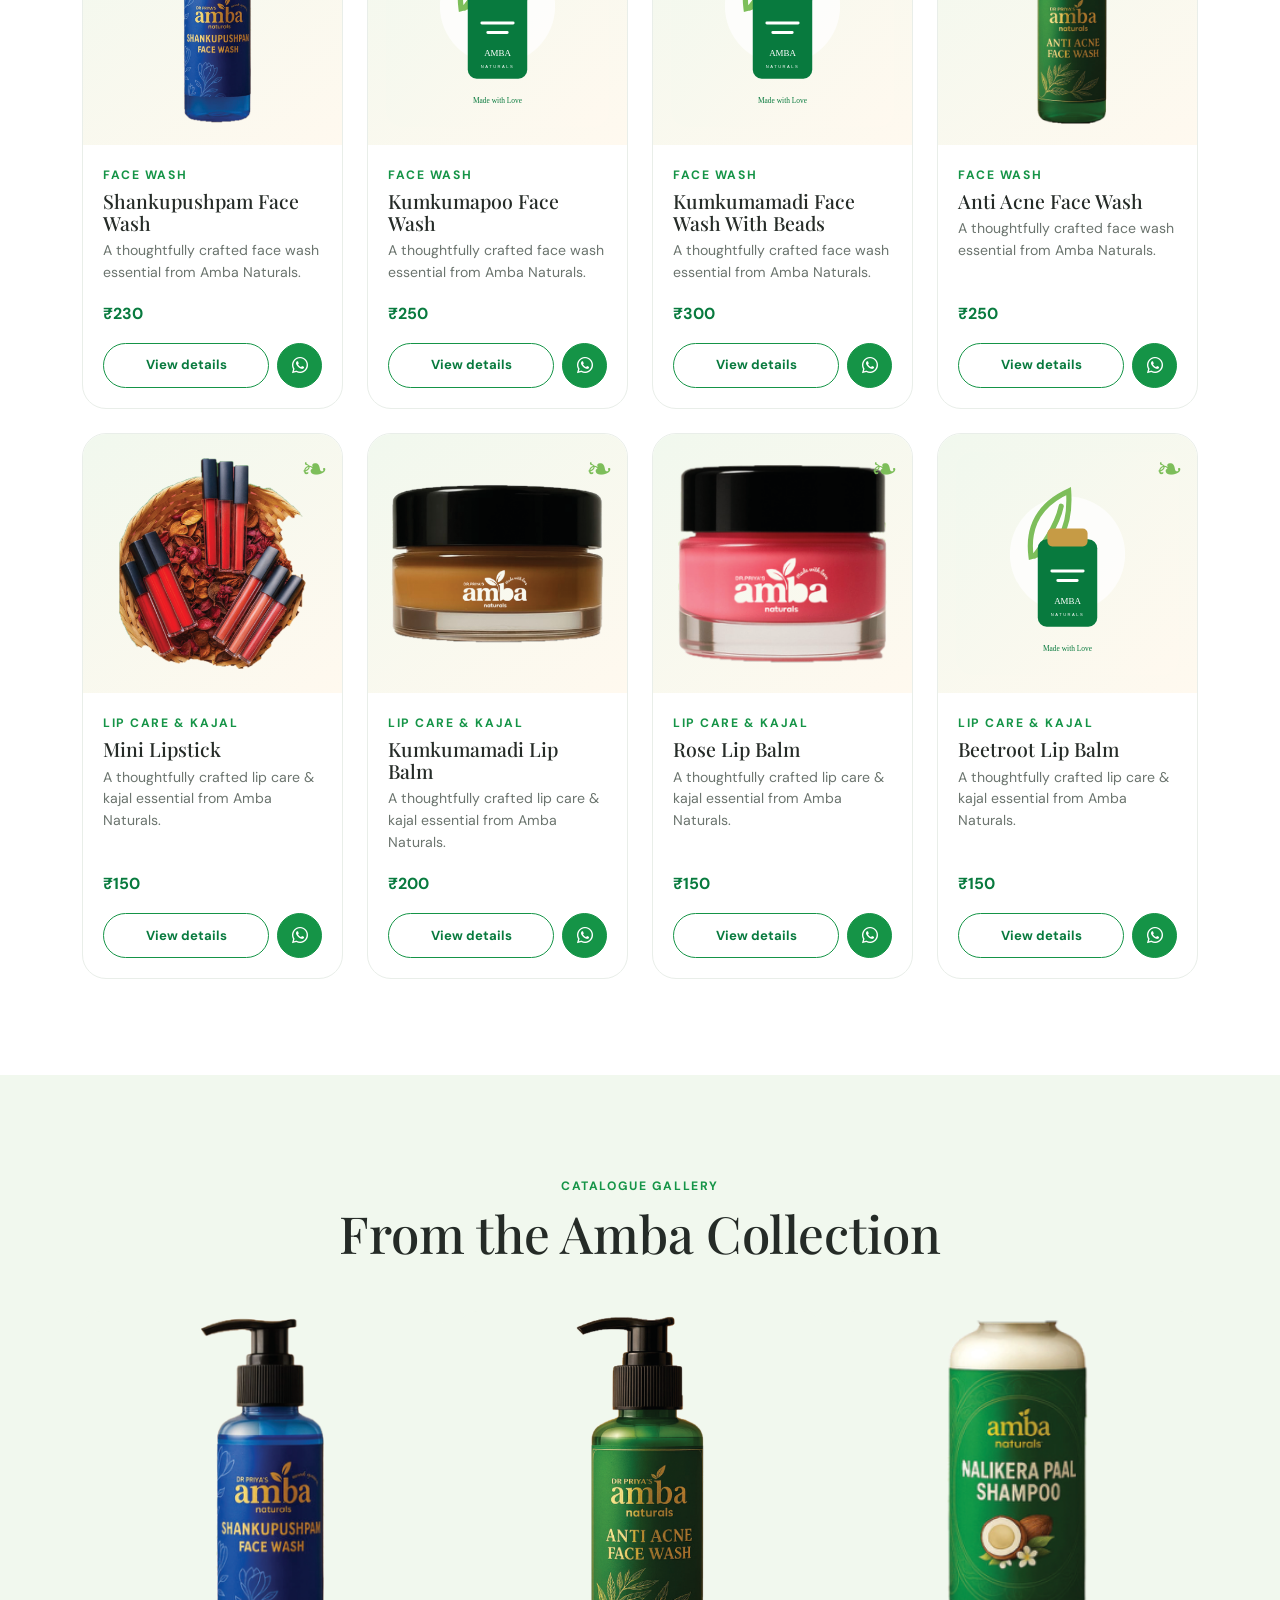
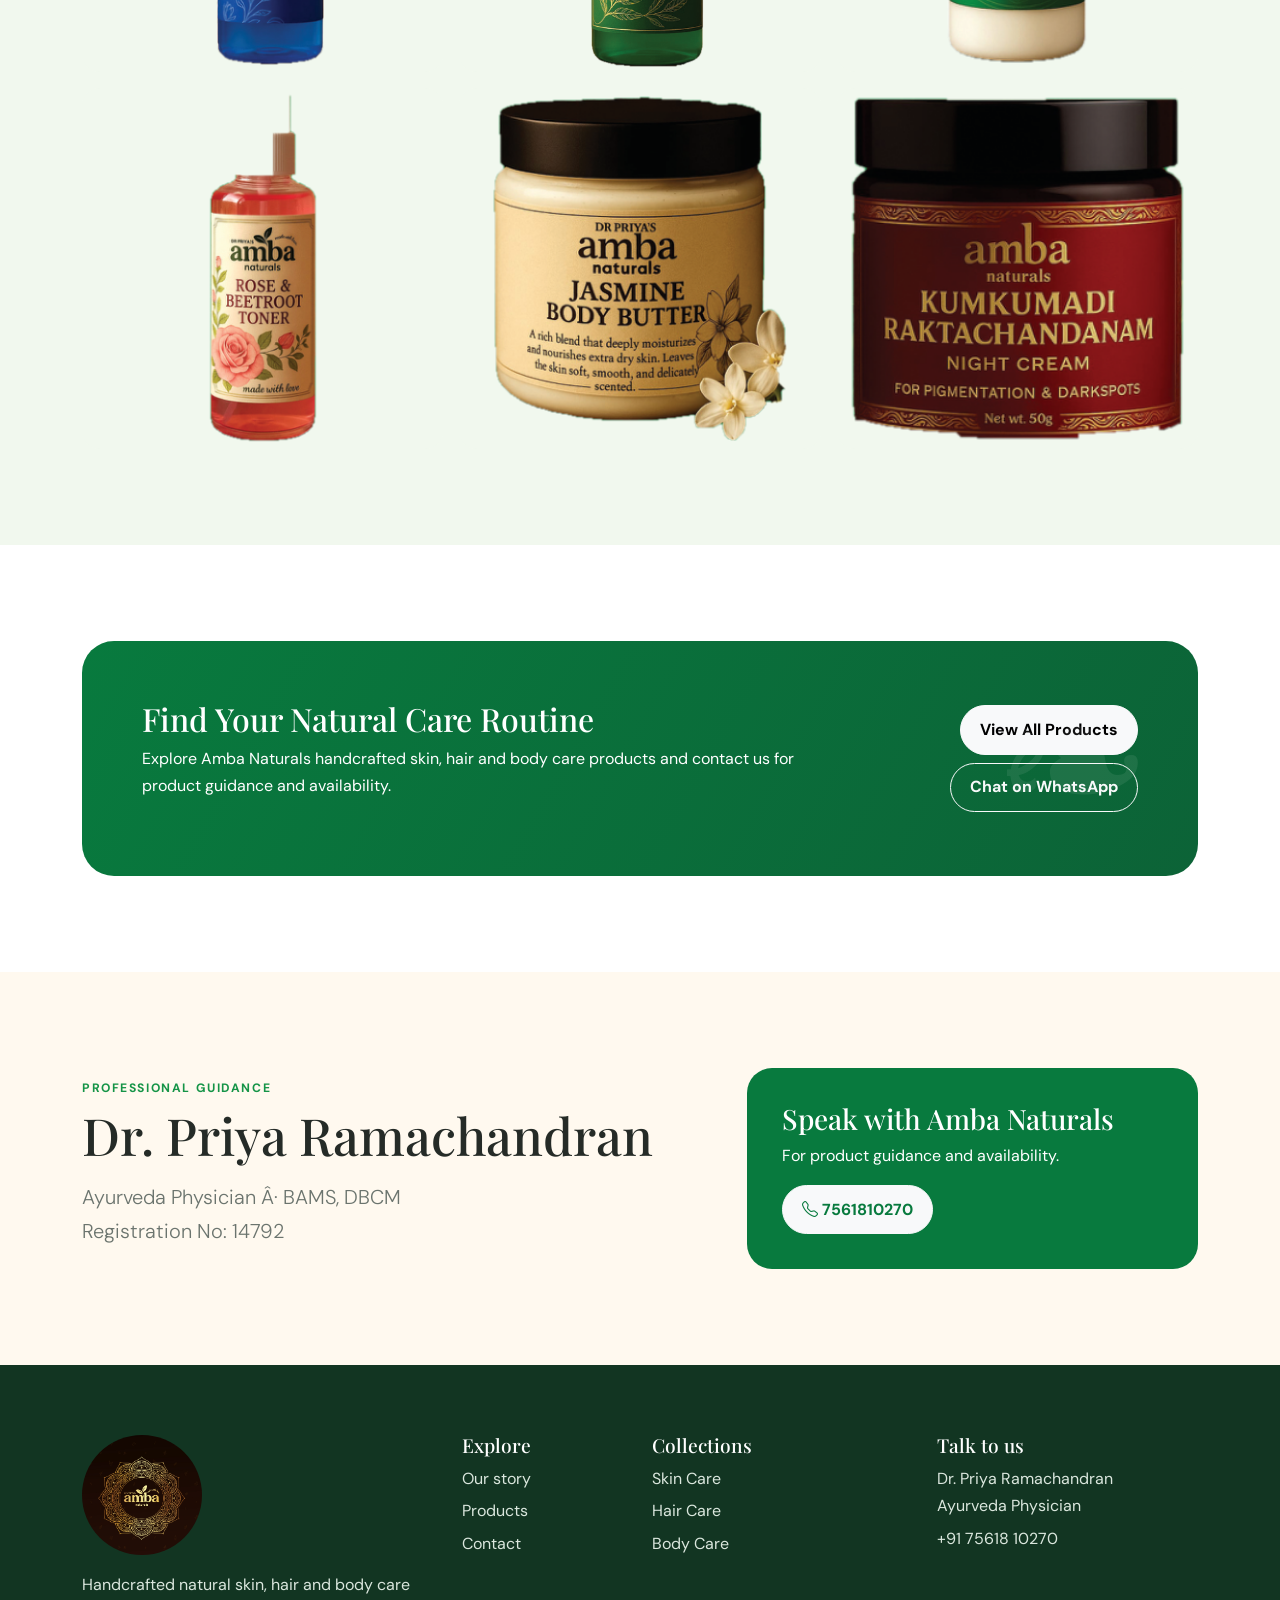
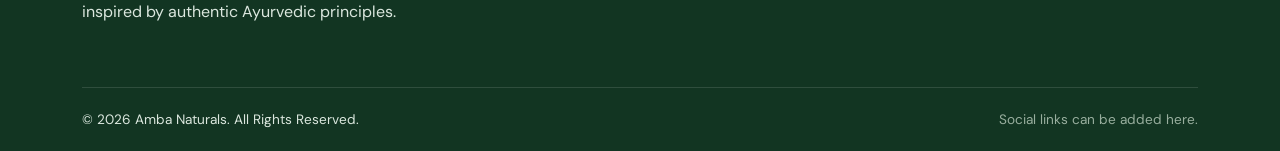
==== commit be9000a4: "fix image mob" ====
--- a/index.html
+++ b/index.html
@@ -1,4 +1,4 @@
-<!doctype html><html lang="en"><head><base href="https://unnibharatham.github.io/ambawebsite/"><meta charset="utf-8"><meta name="viewport" content="width=device-width,initial-scale=1"><title>Dr. Priya's Amba Naturals | Handcrafted Ayurvedic Care</title><meta name="description" content="Explore handcrafted natural skin, hair and body care from Dr. Priya's Amba Naturals."><meta property="og:title" content="Amba Naturals â€” Made with Love"><meta property="og:description" content="Ayurveda-inspired skin, hair and body care."><meta property="og:type" content="website"><meta property="og:image" content="https://unnibharatham.github.io/ambawebsite/assets/images/logo/amba-whatsapp-preview.png"><meta property="og:image:secure_url" content="https://unnibharatham.github.io/ambawebsite/assets/images/logo/amba-whatsapp-preview.png"><meta property="og:image:type" content="image/png"><meta property="og:image:width" content="1536"><meta property="og:image:height" content="816"><meta property="og:image:alt" content="Dr. Priya's Amba Naturals"><meta name="twitter:card" content="summary_large_image"><meta name="twitter:image" content="https://unnibharatham.github.io/ambawebsite/assets/images/logo/amba-whatsapp-preview.png"><meta name="twitter:image:alt" content="Dr. Priya's Amba Naturals"><link rel="canonical" href="https://unnibharatham.github.io/ambawebsite/"><meta property="og:url" content="https://unnibharatham.github.io/ambawebsite/"><link rel="icon" href="assets/images/logo/amba-logo.jpg"><link href="https://cdn.jsdelivr.net/npm/bootstrap@5.3.3/dist/css/bootstrap.min.css" rel="stylesheet"><link href="https://cdn.jsdelivr.net/npm/bootstrap-icons@1.11.3/font/bootstrap-icons.min.css" rel="stylesheet"><link href="assets/css/style.css" rel="stylesheet"><link href="assets/css/responsive.css" rel="stylesheet"><script type="application/ld+json">{"@context":"https://schema.org","@type":"HealthAndBeautyBusiness","name":"Dr. Priya's Amba Naturals","telephone":"+917561810270","founder":{"@type":"Person","name":"Dr. Priya Ramachandran"}}</script></head><body><div id="preloader" class="preloader"><img src="assets/images/logo/amba-logo.jpg" alt="Loading Amba Naturals" width="240" height="80"></div><header id="siteHeader"></header><main>
+<!doctype html><html lang="en"><head><base href="https://unnibharatham.github.io/ambawebsite/"><meta charset="utf-8"><meta name="viewport" content="width=device-width,initial-scale=1"><title>Dr. Priya's Amba Naturals | Handcrafted Ayurvedic Care</title><meta name="description" content="Explore handcrafted natural skin, hair and body care from Dr. Priya's Amba Naturals."><meta property="og:title" content="Amba Naturals â€” Made with Love"><meta property="og:description" content="Ayurveda-inspired skin, hair and body care."><meta property="og:type" content="website"><meta property="og:image" content="https://unnibharatham.github.io/ambawebsite/assets/images/logo/amba-whatsapp-preview.png"><meta property="og:image:secure_url" content="https://unnibharatham.github.io/ambawebsite/assets/images/logo/amba-whatsapp-preview.png"><meta property="og:image:type" content="image/png"><meta property="og:image:width" content="1536"><meta property="og:image:height" content="816"><meta property="og:image:alt" content="Dr. Priya's Amba Naturals"><meta name="twitter:card" content="summary_large_image"><meta name="twitter:image" content="https://unnibharatham.github.io/ambawebsite/assets/images/logo/amba-whatsapp-preview.png"><meta name="twitter:image:alt" content="Dr. Priya's Amba Naturals"><link rel="canonical" href="https://unnibharatham.github.io/ambawebsite/"><meta property="og:url" content="https://unnibharatham.github.io/ambawebsite/"><link rel="icon" href="assets/images/logo/amba-logo.jpg"><link href="https://cdn.jsdelivr.net/npm/bootstrap@5.3.3/dist/css/bootstrap.min.css" rel="stylesheet"><link href="https://cdn.jsdelivr.net/npm/bootstrap-icons@1.11.3/font/bootstrap-icons.min.css" rel="stylesheet"><link href="assets/css/style.css" rel="stylesheet"><link href="assets/css/responsive.css?v=3" rel="stylesheet"><script type="application/ld+json">{"@context":"https://schema.org","@type":"HealthAndBeautyBusiness","name":"Dr. Priya's Amba Naturals","telephone":"+917561810270","founder":{"@type":"Person","name":"Dr. Priya Ramachandran"}}</script></head><body><div id="preloader" class="preloader"><img src="assets/images/logo/amba-logo.jpg" alt="Loading Amba Naturals" width="240" height="80"></div><header id="siteHeader"></header><main>
 <section class="hero"><div class="container"><div class="row align-items-center"><div class="col-lg-6 reveal"><span class="eyebrow">Dr. Priya's Amba Naturals Â· Made with Love</span><h1 class="display-title">Tradition Meets Modern Skincare</h1><p class="lead">Discover handcrafted natural skin, hair and body care inspired by authentic Ayurvedic principles and thoughtfully selected herbal ingredients.</p><div class="d-flex flex-column flex-sm-row gap-2 mt-4"><a href="products.html" class="btn btn-brand btn-lg">Explore Products</a><a href="https://wa.me/917561810270" class="btn btn-outline-brand btn-lg"><i class="bi bi-whatsapp"></i> Enquire on WhatsApp</a></div></div><div class="col-lg-6"><div class="hero-art"><div class="hero-orb"></div><img class="hero-ayurveda-image" src="assets/images/Ayurveda-inspired-tile.jpg" alt="Ayurvedic herbs, mortar and traditional preparations" width="500" height="350"><div class="hero-badge">Ayurveda-inspired<br><small>thoughtfully handcrafted</small></div></div></div></div></div></section>
 <section class="section" id="categories"><div class="container"><div class="text-center mb-5 reveal"><span class="eyebrow">Find your ritual</span><h2 class="section-title">Care for Every Part of You</h2></div><div class="row row-cols-2 row-cols-md-3 row-cols-lg-5 g-3" id="categoryCards"><div class="col"><a class="category-card d-block" href="products.html?category=Skin%20Care"><i class="bi bi-droplet"></i><h3>Face Wash</h3><p>Gentle everyday cleansing care.</p></a></div><div class="col"><a class="category-card d-block" href="products.html?category=Lip%20Care"><i class="bi bi-heart"></i><h3>Lip Care & Kajal</h3><p>Thoughtful daily essentials.</p></a></div><div class="col"><a class="category-card d-block" href="products.html?category=Body%20Care"><i class="bi bi-stars"></i><h3>Soaps</h3><p>Handcrafted cleansing bars.</p></a></div><div class="col"><a class="category-card d-block" href="products.html?category=Hair%20Care"><i class="bi bi-flower1"></i><h3>Hair Care</h3><p>Shampoo, masks and oils.</p></a></div><div class="col"><a class="category-card d-block" href="products.html?category=Oils"><i class="bi bi-moisture"></i><h3>Tailams & Oils</h3><p>Ayurveda-inspired oil care.</p></a></div></div></div></section>
 <section class="section section-soft"><div class="container"><div class="d-flex justify-content-between align-items-end mb-5 reveal"><div><span class="eyebrow">Customer favourites</span><h2 class="section-title mb-0">Featured Products</h2></div><a href="products.html" class="btn btn-outline-brand d-none d-md-inline-flex">View all</a></div><div id="featuredGrid" class="product-grid"></div></div></section>
--- a/assets/css/style.css
+++ b/assets/css/style.css
@@ -7,3 +7,5 @@
 .site-footer img{width:120px;height:120px;object-fit:cover;border-radius:50%;filter:none!important}
 .preloader img{width:min(58vw,260px);height:auto;aspect-ratio:1;object-fit:cover;border-radius:50%}
 .hero-art img.hero-ayurveda-image{inset:12% 8%;width:84%;height:76%;object-fit:cover;border-radius:46% 54% 48% 52%;box-shadow:0 18px 50px rgba(43,20,8,.2)}
+.navbar-brand,.mobile-brand{display:inline-flex;align-items:center;gap:.75rem}
+.brand-title,.mobile-brand span{font-family:'Playfair Display',serif;font-size:1.55rem;font-weight:700;line-height:1;color:var(--deep);white-space:nowrap}
--- a/assets/css/responsive.css
+++ b/assets/css/responsive.css
@@ -1,7 +1,8 @@
 @media(max-width:1199px){.product-grid{grid-template-columns:repeat(3,1fr)}}
 @media(max-width:991px){.section{padding:72px 0}.hero{padding-top:140px}.hero-art{min-height:430px}.product-grid{grid-template-columns:repeat(2,1fr)}.filters-panel{position:static}.cta{padding:42px}.fixed-nav{height:70px}.navbar-brand img{height:52px}}
-@media(max-width:575px){.announcement{height:30px;font-size:.65rem}.hero{padding:125px 0 60px;text-align:center}.hero .lead{margin-inline:auto}.hero .btn{width:100%;margin:.3rem 0}.hero-art{min-height:340px}.section{padding:58px 0}.product-grid{grid-template-columns:1fr;gap:16px}.product-card{display:grid;grid-template-columns:42% 58%;border-radius:18px}.product-image{height:100%;padding:8px}.product-info{padding:14px}.product-info p{display:none}.product-info h3{font-size:1.02rem}.product-actions{gap:.35rem}.product-actions .btn{padding:.55rem .65rem}.cta{padding:34px 22px;text-align:center}.social-placeholder{float:none;display:block;margin-top:.4rem}.page-banner{padding:135px 0 55px}.floating-wa,.scroll-top{right:14px}.display-title{font-size:2.55rem}}
+@media(max-width:575px){.announcement{height:30px;font-size:.65rem}.hero{padding:125px 0 60px;text-align:center}.hero .lead{margin-inline:auto}.hero .btn{width:100%;margin:.3rem 0}.hero-art{min-height:340px}.section{padding:58px 0}.product-grid{grid-template-columns:minmax(0,1fr);gap:16px}.product-card{display:grid;grid-template-columns:minmax(0,40%) minmax(0,60%);border-radius:18px;overflow:hidden}.product-image{width:100%;height:100%;min-width:0;aspect-ratio:auto;padding:8px;overflow:hidden}.product-image img{display:block;width:100%;height:100%;max-width:100%;object-fit:contain}.product-info{min-width:0;padding:14px 12px}.product-info p{display:none}.product-info h3{font-size:1.02rem;overflow-wrap:anywhere}.product-actions{width:100%;gap:.35rem}.product-actions .btn:first-child{min-width:0;padding:.5rem .35rem;font-size:.75rem}.product-actions .btn-icon{flex:0 0 40px;width:40px;height:40px;padding:.5rem}.cta{padding:34px 22px;text-align:center}.social-placeholder{float:none;display:block;margin-top:.4rem}.page-banner{padding:135px 0 55px}.floating-wa,.scroll-top{right:10px;width:46px;height:46px}.scroll-top{bottom:80px}.display-title{font-size:2.55rem}}
 @media(prefers-reduced-motion:reduce){*,*:before,*:after{animation:none!important;transition:none!important;scroll-behavior:auto!important}.reveal{opacity:1;transform:none}}
+@media(max-width:575px){.brand-title{font-size:1.18rem}.navbar-brand{gap:.5rem}}
 
 .fixed-nav{position:sticky;top:0}
 .contact-card .btn-light{color:var(--deep)}
